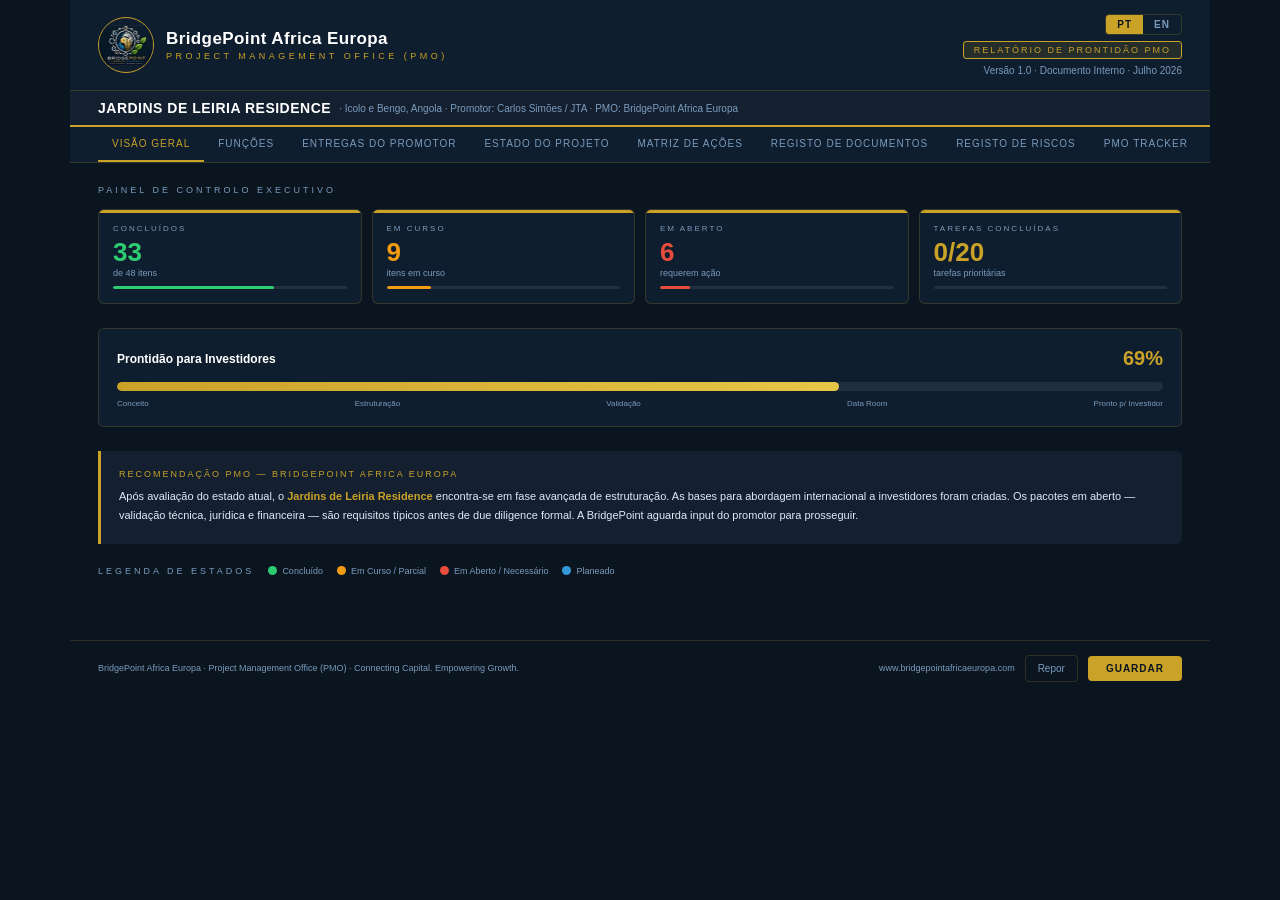
==== index.html @ f454bf45 "Add files via upload" ====
<!DOCTYPE html>
<html lang="pt">
<head>
<meta charset="UTF-8"/>
<meta name="viewport" content="width=device-width, initial-scale=1.0"/>
<title>BridgePoint PMO Dashboard</title>
<style>
*{box-sizing:border-box;margin:0;padding:0}
body{font-family:'Segoe UI',Arial,sans-serif;background:#0A1520;color:#E8F0F8;min-height:100vh;font-size:14px}
:root{
  --navy:#0A1520;--navy2:#0F1E2E;--navy3:#142030;--navy4:#1A2D40;
  --gold:#C9A227;--gold3:#E8C547;
  --white:#FFFFFF;--muted:#7A9BBC;--light:#DDEAF7;
  --green:#2ECC71;--amber:#F39C12;--red:#E74C3C;--blue:#3498DB;
  --border:rgba(201,162,39,0.2);
}
.app{max-width:1140px;margin:0 auto;padding:0 0 48px}

/* ── HEADER ── */
.header{background:var(--navy2);border-bottom:2px solid var(--gold)}
.header-top{display:flex;align-items:center;justify-content:space-between;padding:14px 28px;flex-wrap:wrap;gap:10px}
.logo-area{display:flex;align-items:center;gap:12px}
.logo-circle{width:46px;height:46px;background:var(--navy4);border:1.5px solid var(--gold);border-radius:50%;display:flex;align-items:center;justify-content:center;flex-shrink:0}
.brand-name{font-size:17px;font-weight:700;color:var(--white);letter-spacing:.4px}
.brand-pcc{font-size:9px;color:var(--gold);letter-spacing:3.5px;margin-top:2px}
.header-right{display:flex;flex-direction:column;align-items:flex-end;gap:6px}
.doc-badge{background:rgba(201,162,39,.12);border:.5px solid var(--gold);border-radius:3px;padding:3px 10px;font-size:9px;color:var(--gold);letter-spacing:2px;display:inline-block}
.doc-version{font-size:10px;color:var(--muted)}
.lang-toggle{display:flex;border:.5px solid var(--border);border-radius:4px;overflow:hidden}
.lang-btn{background:transparent;border:none;padding:4px 11px;font-size:10px;font-weight:700;cursor:pointer;color:var(--muted);letter-spacing:1px;transition:all .2s}
.lang-btn.active{background:var(--gold);color:var(--navy)}
.project-bar{background:var(--navy3);border-top:.5px solid var(--border);padding:9px 28px;display:flex;align-items:center;gap:8px;flex-wrap:wrap}
.project-title{font-size:14px;font-weight:700;color:var(--white);letter-spacing:.5px}
.project-meta{font-size:10px;color:var(--muted)}

/* ── TABS ── */
.tabs{display:flex;padding:0 28px;background:var(--navy2);border-bottom:.5px solid var(--border);overflow-x:auto;gap:0}
.tab{padding:11px 14px;font-size:10px;letter-spacing:1px;color:var(--muted);cursor:pointer;border-bottom:2px solid transparent;transition:all .2s;background:none;border-top:none;border-left:none;border-right:none;white-space:nowrap}
.tab:hover{color:var(--light)}
.tab.active{color:var(--gold);border-bottom-color:var(--gold)}

/* ── MAIN ── */
.main{padding:22px 28px;display:none}
.main.active{display:block}
.slabel{font-size:9px;letter-spacing:3px;color:var(--muted);margin-bottom:14px;text-transform:uppercase}

/* ── KPI CARDS ── */
.kpi-grid{display:grid;grid-template-columns:repeat(4,1fr);gap:10px;margin-bottom:24px}
@media(max-width:680px){.kpi-grid{grid-template-columns:repeat(2,1fr)}}
.kpi-card{background:var(--navy2);border:.5px solid var(--border);border-radius:6px;padding:14px;position:relative;overflow:hidden}
.kpi-card::before{content:'';position:absolute;top:0;left:0;right:0;height:3px;background:var(--gold)}
.kpi-lbl{font-size:8px;color:var(--muted);letter-spacing:2px;margin-bottom:6px}
.kpi-num{font-size:26px;font-weight:700;line-height:1}
.kpi-sub{font-size:9px;color:var(--muted);margin-top:3px}
.kpi-bar{height:3px;background:rgba(255,255,255,.08);border-radius:2px;margin-top:8px;overflow:hidden}
.kpi-bar-fill{height:100%;border-radius:2px;transition:width .6s}

/* ── PROGRESS ── */
.prog-wrap{background:var(--navy2);border:.5px solid var(--border);border-radius:6px;padding:18px;margin-bottom:24px}
.prog-hdr{display:flex;justify-content:space-between;align-items:center;margin-bottom:12px}
.prog-title{font-size:12px;font-weight:600;color:var(--white)}
.prog-pct{font-size:20px;font-weight:700;color:var(--gold)}
.big-bar{height:9px;background:rgba(255,255,255,.07);border-radius:5px;overflow:hidden;margin-bottom:8px}
.big-bar-fill{height:100%;border-radius:5px;transition:width .8s;background:linear-gradient(90deg,var(--gold),var(--gold3))}
.phase-labels{display:flex;justify-content:space-between;flex-wrap:wrap;gap:3px}
.phase-lbl{font-size:8px;color:var(--muted)}

/* ── REC BOX ── */
.rec-box{background:var(--navy3);border-left:3px solid var(--gold);border-radius:0 6px 6px 0;padding:18px;margin-bottom:22px}
.rec-title{font-size:9px;letter-spacing:2px;color:var(--gold);margin-bottom:8px}
.rec-text{font-size:11px;color:var(--light);line-height:1.75}

/* ── LEGEND ── */
.legend{display:flex;gap:14px;align-items:center;flex-wrap:wrap;margin-bottom:14px}
.legend-item{display:flex;align-items:center;gap:5px;font-size:9px;color:var(--muted)}
.sdot{width:9px;height:9px;border-radius:50%;flex-shrink:0}
.dg{background:var(--green)}.da{background:var(--amber)}.dr{background:var(--red)}.db{background:var(--blue)}

/* ── GENERIC TABLE ── */
.gtable{width:100%;border-collapse:collapse;font-size:11px;margin-bottom:20px}
.gtable th{background:var(--navy3);color:var(--gold);font-size:9px;letter-spacing:1.5px;padding:9px 13px;text-align:left;font-weight:600;border-bottom:.5px solid var(--border)}
.gtable td{padding:8px 13px;border-bottom:.5px solid rgba(255,255,255,.04);color:var(--light);vertical-align:middle}
.gtable tr:hover td{background:rgba(255,255,255,.02)}
.gtable input[type=text],.gtable input[type=date]{background:var(--navy3);border:.5px solid var(--border);border-radius:3px;padding:3px 7px;font-size:11px;color:var(--white);outline:none;width:100%}
.gtable input:focus{border-color:var(--gold)}

/* ── STATUS BLOCK (project status tab) ── */
.cat-block{background:var(--navy2);border:.5px solid var(--border);border-radius:6px;margin-bottom:11px;overflow:hidden}
.cat-hdr{background:var(--navy3);padding:10px 14px;display:flex;align-items:center;justify-content:space-between;border-bottom:.5px solid var(--border)}
.cat-title{font-size:10px;font-weight:700;color:var(--gold);letter-spacing:1px}
.cat-stats{font-size:9px;color:var(--muted)}
.srow{display:grid;grid-template-columns:1fr auto auto;align-items:center;padding:9px 14px;border-bottom:.5px solid rgba(255,255,255,.04);gap:10px}
.srow:last-child{border-bottom:none}
.srow:hover{background:rgba(255,255,255,.02)}
.row-lbl{font-size:11px;color:var(--light)}
.ssel{background:transparent;border:.5px solid rgba(255,255,255,.14);border-radius:4px;padding:3px 7px;font-size:10px;cursor:pointer;outline:none;color:var(--white)}
.ssel:hover{border-color:var(--gold)}
.ssel option{background:#1A2D40;color:var(--white)}

/* ── PILLS ── */
.pill{display:inline-block;font-size:9px;padding:2px 8px;border-radius:10px;font-weight:600;letter-spacing:.4px;white-space:nowrap}
.pg{background:rgba(46,204,113,.14);color:var(--green);border:.5px solid rgba(46,204,113,.3)}
.pa{background:rgba(243,156,18,.14);color:var(--amber);border:.5px solid rgba(243,156,18,.3)}
.pr{background:rgba(231,76,60,.14);color:var(--red);border:.5px solid rgba(231,76,60,.3)}
.pb{background:rgba(52,152,219,.14);color:var(--blue);border:.5px solid rgba(52,152,219,.3)}
.pw{background:rgba(122,155,188,.14);color:var(--muted);border:.5px solid rgba(122,155,188,.3)}

/* ── RISK MATRIX CELLS ── */
.risk-h{color:var(--red);font-weight:700}
.risk-m{color:var(--amber);font-weight:600}
.risk-l{color:var(--green)}
.risk-c{color:#C850C0;font-weight:700}

/* ── ROADMAP ── */
.rm-wrap{display:flex;flex-direction:column;position:relative;padding-left:30px}
.rm-wrap::before{content:'';position:absolute;left:10px;top:8px;bottom:8px;width:1px;background:var(--border)}
.rm-step{position:relative;padding:9px 0 9px 20px;display:flex;align-items:flex-start;gap:12px}
.rm-dot{width:20px;height:20px;border-radius:50%;border:2px solid var(--border);background:var(--navy2);position:absolute;left:-30px;top:8px;z-index:1;transition:all .3s}
.rm-dot.done{background:var(--green);border-color:var(--green)}
.rm-dot.active{background:var(--amber);border-color:var(--amber)}
.rm-dot.open{background:var(--navy3);border-color:rgba(255,255,255,.2)}
.rm-content{flex:1}
.rm-t{font-size:11px;font-weight:600;color:var(--light)}
.rm-n{font-size:9px;color:var(--muted);margin-top:2px}

/* ── PRIORITY TASKS ── */
.psec{margin-bottom:22px}
.phdr{display:flex;align-items:center;gap:9px;margin-bottom:9px;flex-wrap:wrap}
.pbadge{font-size:8px;letter-spacing:2px;padding:3px 8px;border-radius:2px;font-weight:700}
.p1b{background:rgba(231,76,60,.14);color:#E74C3C;border:.5px solid rgba(231,76,60,.3)}
.p2b{background:rgba(243,156,18,.14);color:#F39C12;border:.5px solid rgba(243,156,18,.3)}
.p3b{background:rgba(52,152,219,.14);color:#3498DB;border:.5px solid rgba(52,152,219,.3)}
.p4b{background:rgba(149,165,166,.14);color:#95A5A6;border:.5px solid rgba(149,165,166,.3)}
.tlist{display:flex;flex-direction:column;gap:3px}
.titem{display:flex;align-items:center;gap:9px;padding:7px 13px;background:var(--navy2);border:.5px solid var(--border);border-radius:4px;cursor:pointer;transition:background .2s}
.titem:hover{background:var(--navy3)}
.tcb{width:15px;height:15px;border-radius:3px;border:1.5px solid var(--border);display:flex;align-items:center;justify-content:center;flex-shrink:0;transition:all .2s}
.tcb.chk{background:var(--green);border-color:var(--green)}
.ttxt{font-size:11px;color:var(--light)}
.ttxt.done{text-decoration:line-through;color:var(--muted)}

/* ── MEETING LOG ── */
.log-wrap{background:var(--navy2);border:.5px solid var(--border);border-radius:6px;overflow:hidden;margin-bottom:18px}
.log-hdr{padding:10px 14px;border-bottom:.5px solid var(--border);background:var(--navy3);font-size:10px;font-weight:700;color:var(--gold);letter-spacing:1px}
.log-entry{padding:9px 14px;border-bottom:.5px solid rgba(255,255,255,.04);display:flex;gap:10px;align-items:flex-start}
.log-date{font-size:9px;color:var(--gold);white-space:nowrap;font-weight:700;min-width:88px}
.log-txt{font-size:11px;color:var(--muted);line-height:1.55;flex:1}
.log-del{background:none;border:none;color:rgba(231,76,60,.35);cursor:pointer;font-size:15px;padding:0 3px;flex-shrink:0}
.log-del:hover{color:var(--red)}
.log-form{padding:10px 14px;display:flex;gap:7px}
.log-inp{flex:1;background:var(--navy3);border:.5px solid var(--border);border-radius:4px;padding:6px 9px;font-size:11px;color:var(--white);outline:none}
.log-inp:focus{border-color:var(--gold)}
.log-add{background:var(--gold);color:var(--navy);border:none;border-radius:4px;padding:6px 13px;font-size:10px;font-weight:700;cursor:pointer;white-space:nowrap}
.log-add:hover{background:var(--gold3)}

/* ── ADD ROW BUTTON ── */
.add-row-btn{background:transparent;border:.5px dashed var(--border);border-radius:4px;padding:7px 14px;font-size:10px;color:var(--muted);cursor:pointer;width:100%;margin-top:6px;transition:all .2s}
.add-row-btn:hover{border-color:var(--gold);color:var(--gold)}

/* ── FOOTER ── */
.footer{border-top:.5px solid var(--border);padding:14px 28px;display:flex;justify-content:space-between;align-items:center;flex-wrap:wrap;gap:10px;margin-top:28px}
.footer-brand{font-size:9px;color:var(--muted)}
.footer-actions{display:flex;gap:10px;align-items:center;flex-wrap:wrap}
.save-btn{background:var(--gold);color:var(--navy);border:none;border-radius:4px;padding:7px 18px;font-size:10px;font-weight:700;cursor:pointer;letter-spacing:1px}
.save-btn:hover{background:var(--gold3)}
.reset-btn{background:transparent;color:var(--muted);border:.5px solid var(--border);border-radius:4px;padding:7px 12px;font-size:10px;cursor:pointer}
.reset-btn:hover{color:var(--red);border-color:var(--red)}

/* ── TOAST ── */
.toast{position:fixed;bottom:18px;right:18px;background:var(--green);color:#fff;padding:9px 16px;border-radius:4px;font-size:11px;font-weight:700;opacity:0;transition:opacity .3s;pointer-events:none;z-index:9999}
.toast.show{opacity:1}
</style>
</head>
<body>
<div class="app">

<!-- HEADER -->
<div class="header">
  <div class="header-top">
    <div class="logo-area">
      <img src="[data-uri]" alt="BridgePoint Africa Europa Logo" style="width:56px;height:56px;object-fit:contain;border-radius:50%;border:1.5px solid #C9A227;background:#0F1E2E;flex-shrink:0"/>
      <div>
        <div class="brand-name">BridgePoint Africa Europa</div>
        <div class="brand-pcc" id="hdr-pcc">PROJECT CONTROL CENTER</div>
      </div>
    </div>
    <div class="header-right">
      <div class="lang-toggle">
        <button class="lang-btn active" id="btn-pt" onclick="setLang('pt')">PT</button>
        <button class="lang-btn" id="btn-en" onclick="setLang('en')">EN</button>
      </div>
      <div class="doc-badge" id="hdr-badge"></div>
      <div class="doc-version" id="hdr-version"></div>
    </div>
  </div>
  <div class="project-bar">
    <div class="project-title">JARDINS DE LEIRIA RESIDENCE</div>
    <div class="project-meta" id="hdr-meta"></div>
  </div>
</div>

<!-- TABS -->
<div class="tabs" id="tabs-container"></div>

<!-- TAB PANELS (created dynamically) -->
<div id="tab-overview" class="main active"></div>
<div id="tab-roles" class="main"></div>
<div id="tab-deliverables" class="main"></div>
<div id="tab-status" class="main"></div>
<div id="tab-action" class="main"></div>
<div id="tab-docreg" class="main"></div>
<div id="tab-risk" class="main"></div>
<div id="tab-tracker" class="main"></div>
<div id="tab-roadmap" class="main"></div>
<div id="tab-decisions" class="main"></div>
<div id="tab-log" class="main"></div>

<!-- FOOTER -->
<div class="footer">
  <div class="footer-brand">BridgePoint Africa Europa · Project Management Office (PMO) · Connecting Capital. Empowering Growth.</div>
  <div class="footer-actions">
    <span style="font-size:9px;color:var(--muted)">www.bridgepointafricaeuropa.com</span>
    <button class="reset-btn" id="btn-reset" onclick="resetConfirm()"></button>
    <button class="save-btn" id="btn-save" onclick="saveAll()"></button>
  </div>
</div>
</div>
<div class="toast" id="toast"></div>

<script>
// ═══════════════════════════════════════════════════════════
// TRANSLATIONS
// ═══════════════════════════════════════════════════════════
const T = {
pt:{
  pcc:'PROJECT MANAGEMENT OFFICE (PMO)',
  badge:'RELATÓRIO DE PRONTIDÃO PMO',
  version:'Versão 1.0 · Documento Interno · Julho 2026',
  meta:'· Icolo e Bengo, Angola · Promotor: Carlos Simões / JTA · PMO: BridgePoint Africa Europa',
  save:'GUARDAR',
  reset:'Repor',
  saved:'Progresso guardado ✓',
  resetMsg:'Tem a certeza que pretende repor todos os dados?',
  resetDone:'Dados repostos.',
  addRow:'+ Adicionar linha',
  addEntry:'+ Entrada',
  logPlaceholder:'Inserir nota de reunião…',
  tabs:['VISÃO GERAL','FUNÇÕES','ENTREGAS DO PROMOTOR','ESTADO DO PROJETO','MATRIZ DE AÇÕES','REGISTO DE DOCUMENTOS','REGISTO DE RISCOS','PMO TRACKER','ROADMAP','REGISTO DE DECISÕES','REGISTO DE REUNIÕES'],
  tabIds:['overview','roles','deliverables','status','action','docreg','risk','tracker','roadmap','decisions','log'],
  overviewSec:'Painel de Controlo Executivo',
  investorReadiness:'Prontidão para Investidores',
  phases:['Conceito','Estruturação','Validação','Data Room','Pronto p/ Investidor'],
  recTitle:'RECOMENDAÇÃO PMO — BRIDGEPOINT AFRICA EUROPA',
  recText:'Após avaliação do estado atual, o <strong style="color:var(--gold)">Jardins de Leiria Residence</strong> encontra-se em fase avançada de estruturação. As bases para abordagem internacional a investidores foram criadas. Os pacotes em aberto — validação técnica, jurídica e financeira — são requisitos típicos antes de due diligence formal. A BridgePoint aguarda input do promotor para prosseguir.',
  kpiLbls:['CONCLUÍDOS','EM CURSO','EM ABERTO','TAREFAS CONCLUÍDAS'],
  kpiSubs:s=>[`de ${s.total} itens`,'itens em curso','requerem ação','tarefas prioritárias'],
  legendSec:'Legenda de estados',
  legendItems:['Concluído','Em Curso / Parcial','Em Aberto / Necessário','Planeado'],
  rolesSec:'Distribuição de Funções e Responsabilidades',
  thArea:'ÁREA',thResp:'RESPONSÁVEL',thStatus:'ESTADO',
  pillDone:'Concluído',pillOngoing:'Em curso',pillOpen:'Em aberto',pillPrep:'Em preparação',
  roles:[
    {area:'Desenvolvimento do Projeto',resp:'Carlos Simões / JTA',st:'done'},
    {area:'Coordenação Estratégica',resp:'BridgePoint Africa Europa',st:'done'},
    {area:'Prontidão para Investidores',resp:'BridgePoint Africa Europa',st:'ongoing'},
    {area:'Abordagem Internacional a Investidores',resp:'BridgePoint Africa Europa',st:'prep'},
    {area:'Planeamento Técnico',resp:'Equipa do Projeto Angola',st:'ongoing'},
    {area:'Documentação Jurídica',resp:'Equipa do Projeto Angola',st:'open'},
    {area:'Validação Financeira',resp:'Externo',st:'open'},
  ],
  delivSec:'Entregas Necessárias do Promotor do Projeto',
  delivNote:'A BridgePoint não está à espera — está à espera de input. Os itens abaixo são documentos que o promotor deve entregar para que a BridgePoint possa avançar.',
  thDoc:'DOCUMENTO',thOwner:'RESPONSÁVEL',thDeadline:'PRAZO',thSt:'ESTADO',thNotes:'NOTAS',
  delivStatusOpts:{green:'✓ Recebido',amber:'◐ Em Preparação',red:'○ Em Falta',blue:'◇ Agendado'},
  delivItems:[
    {doc:'Business Plan Atualizado',owner:'Carlos Simões',deadline:'',st:'amber',notes:''},
    {doc:'Modelo Financeiro',owner:'Carlos Simões',deadline:'',st:'red',notes:''},
    {doc:'Levantamento Topográfico',owner:'Carlos Simões',deadline:'',st:'red',notes:''},
    {doc:'Plano Diretor (Masterplan)',owner:'Carlos Simões',deadline:'',st:'amber',notes:''},
    {doc:'Medições (BoQ)',owner:'Carlos Simões',deadline:'',st:'red',notes:''},
    {doc:'Alvará Atualizado',owner:'Carlos Simões',deadline:'',st:'amber',notes:''},
    {doc:'Estimativas de Custos de Construção',owner:'Carlos Simões',deadline:'',st:'red',notes:''},
  ],
  statusSec:'Estado Atual do Projeto — clique no estado para atualizar',
  statusOpts:{green:'✓ Concluído',amber:'◐ Em Curso',red:'○ Em Aberto',blue:'◇ Planeado'},
  catCompleted:'concluídos',
  categories:[
    {id:'structure',title:'ESTRUTURA DO PROJETO',items:['Definição do projeto','Posicionamento do projeto','Análise do público-alvo','Proposta de valor','Posicionamento internacional']},
    {id:'docs',title:'DOCUMENTAÇÃO ESTRATÉGICA',items:['Executive Summary','Preliminary Investment Pitch','Preliminary Financial Structure','Preliminary Investor Presentation','Investor Narrative','Investment Strategy']},
    {id:'finance',title:'TRABALHO FINANCEIRO PRELIMINAR',items:['Modelo CAPEX (Preliminar)','Modelo de receitas','Projeções de cash flow','Cenários de ROI','Análise de sensibilidade','Pressupostos financeiros documentados']},
    {id:'ir',title:'PRONTIDÃO PARA INVESTIDORES',items:['Investor Readiness Assessment','Preliminary Due Diligence Framework','Avaliação de riscos','Recomendações de governação','Roadmap de Investor Engagement','Due Diligence Matrix','Investment Memorandum Final','Pronto para Investidor']},
    {id:'legal',title:'JURÍDICO',items:['Comprovativos de propriedade','Surface Rights','Estrutura societária','Licenças e autorizações','Contratos']},
    {id:'tech',title:'TÉCNICO',items:['Plano Diretor (Masterplan)','Topografia','Arquitetura','Planeamento de infraestruturas','Medições (BoQ)','Custos de construção vinculativos']},
    {id:'finval',title:'VALIDAÇÃO FINANCEIRA',items:['Modelo financeiro (Preliminar)','CAPEX finalizado','Estratégia de vendas','Análise de mercado','Validação externa','Auditoria independente']},
    {id:'pmo',title:'PMO',items:['Estrutura do projeto criada','Marcos definidos','Fases de trabalho definidas','Prioridades estabelecidas','Investor Journey definida','PMO Progress Tracker']},
  ],
  actionSec:'Matriz de Ações PMO — rastreamento por tarefa',
  thAction:'AÇÃO',thActionOwner:'RESPONSÁVEL',thDue:'PRAZO',thActionSt:'ESTADO',
  actionStatusOpts:{green:'✓ Concluído',amber:'◐ Em Curso',red:'○ Em Aberto',waiting:'⏳ Aguardando',blocked:'🚫 Bloqueado'},
  actionItems:[
    {action:'Receber Modelo Financeiro',owner:'Carlos Simões',due:'',st:'waiting'},
    {action:'Receber Levantamento Topográfico',owner:'Carlos Simões',due:'',st:'waiting'},
    {action:'Receber Masterplan Final',owner:'Carlos Simões',due:'',st:'waiting'},
    {action:'Atualizar Investment Memorandum',owner:'BridgePoint',due:'',st:'waiting'},
    {action:'Validação Financeira Externa',owner:'Externo',due:'',st:'blocked'},
    {action:'Investor Outreach',owner:'BridgePoint',due:'',st:'blocked'},
    {action:'Preparar Data Room',owner:'BridgePoint',due:'',st:'blocked'},
    {action:'Processo NDA',owner:'BridgePoint',due:'',st:'blocked'},
  ],
  docregSec:'Registo de Documentos do Projeto',
  thDocName:'DOCUMENTO',thVer:'VERSÃO',thDate:'DATA',thDocSt:'ESTADO',thDocOwner:'RESPONSÁVEL',thDocNotes:'NOTAS',
  docStatusOpts:{active:'✓ Ativo',draft:'◐ Rascunho',pending:'○ Pendente',superseded:'— Substituído'},
  docItems:[
    {name:'Business Plan',ver:'Draft 4',date:'',st:'pending',owner:'Carlos Simões',notes:''},
    {name:'Modelo Financeiro',ver:'Draft 3',date:'',st:'pending',owner:'Carlos Simões',notes:''},
    {name:'Investment Memorandum',ver:'Preliminar',date:'',st:'draft',owner:'BridgePoint',notes:''},
    {name:'Relatório PMO',ver:'v1.0',date:'Jul 2026',st:'active',owner:'BridgePoint',notes:''},
    {name:'Executive Summary',ver:'v1.0',date:'Jul 2026',st:'active',owner:'BridgePoint',notes:''},
    {name:'Due Diligence Matrix',ver:'Draft 1',date:'',st:'draft',owner:'BridgePoint',notes:''},
    {name:'Masterplan',ver:'—',date:'',st:'pending',owner:'Carlos Simões',notes:''},
    {name:'Levantamento Topográfico',ver:'—',date:'',st:'pending',owner:'Carlos Simões',notes:''},
  ],
  riskSec:'Registo de Riscos PMO',
  thRisk:'RISCO',thProb:'PROBABILIDADE',thImpact:'IMPACTO',thRiskSt:'ESTADO',thMitigation:'MITIGAÇÃO',
  probOpts:{high:'Alto',medium:'Médio',low:'Baixo'},
  impactOpts:{critical:'Crítico',high:'Alto',medium:'Médio',low:'Baixo'},
  riskStatusOpts:{open:'○ Aberto',mitigated:'◐ Mitigado',closed:'✓ Fechado'},
  riskItems:[
    {risk:'Modelo Financeiro atrasado',prob:'high',impact:'high',st:'open',mitigation:'Prazo acordado com Carlos'},
    {risk:'Topografia desatualizada',prob:'medium',impact:'high',st:'open',mitigation:'Solicitação enviada'},
    {risk:'Due Diligence de terreno pendente',prob:'low',impact:'critical',st:'open',mitigation:'Dependência crítica'},
    {risk:'Atraso nas licenças',prob:'medium',impact:'high',st:'open',mitigation:''},
    {risk:'Custos de construção não vinculativos',prob:'high',impact:'high',st:'open',mitigation:''},
  ],
  trackerSec:'Rastreador PMO — prioridades e tarefas em aberto',
  priorities:[
    {level:1,badge:'p1b',label:'PRIORIDADE 1 — Bases Técnicas',tasks:['Topografia atualizada','Plano Diretor final','Propostas de construção vinculativas','Medições (BoQ)','Planeamento de infraestruturas concluído']},
    {level:2,badge:'p2b',label:'PRIORIDADE 2 — Documentação Jurídica',tasks:['Revisão jurídica completa','Documentação societária','Documentação fiscal','Licenças e autorizações','Documentação ambiental']},
    {level:3,badge:'p3b',label:'PRIORIDADE 3 — Validação Financeira',tasks:['Validação financeira externa','Revisão financeira independente','Bankability Assessment','Modelo de cash flow final','Investment Memorandum final']},
    {level:4,badge:'p4b',label:'PRIORIDADE 4 — Data Room & Investor Engagement',tasks:['Data Room completo','Processo NDA','Due Diligence Package','FAQ para investidores','Management Presentation']},
  ],
  roadmapSec:'Roadmap PMO — Jornada do Investidor',
  roadmapSteps:[
    {title:'Ideia do Projeto',note:'Concluído'},
    {title:'Estrutura do Projeto',note:'Concluído'},
    {title:'Prontidão para Investidores',note:'Em curso — PMO ativo'},
    {title:'Entregas do Promotor',note:'Em aberto — aguardando input'},
    {title:'Validação Técnica',note:'Em aberto — Prioridade 1'},
    {title:'Validação Jurídica',note:'Em aberto — Prioridade 2'},
    {title:'Validação Financeira',note:'Em aberto — Prioridade 3'},
    {title:'Data Room Completo',note:'Em aberto — Prioridade 4'},
    {title:'Investment Memorandum Final',note:'Planeado'},
    {title:'Due Diligence',note:'Planeado'},
    {title:'Investor Engagement',note:'Planeado'},
    {title:'Financiamento',note:'Objetivo final'},
  ],
  decisionsSec:'Registo de Decisões',
  thDecDate:'DATA',thDecision:'DECISÃO',thDecBy:'RESPONSÁVEL',thDecNotes:'NOTAS',
  decItems:[
    {date:'Jul 2026',decision:'BridgePoint assume função PMO no projeto',by:'BridgePoint / Carlos',notes:''},
    {date:'Jul 2026',decision:'Modelo Financeiro será atualizado pelo promotor',by:'Carlos Simões',notes:''},
    {date:'Jul 2026',decision:'Masterplan a ser entregue em fase seguinte',by:'Carlos Simões',notes:''},
  ],
  logSec:'Registo de Reuniões — Carlos Simões / JTA',
  logTitle:'ATUALIZAÇÕES E DECISÕES',
  logInitial:'Relatório PMO Versão 1.0 iniciado. BridgePoint assume função PMO. Validação técnica, jurídica e financeira pendente.',
},
en:{
  pcc:'PROJECT MANAGEMENT OFFICE (PMO)',
  badge:'PMO READINESS REPORT',
  version:'Version 1.0 · Internal Working Document · July 2026',
  meta:'· Icolo e Bengo, Angola · Developer: Carlos Simões / JTA · PMO: BridgePoint Africa Europa',
  save:'SAVE',
  reset:'Reset',
  saved:'Progress saved ✓',
  resetMsg:'Are you sure you want to reset all data?',
  resetDone:'Data reset.',
  addRow:'+ Add row',
  addEntry:'+ Entry',
  logPlaceholder:'Enter meeting note…',
  tabs:['OVERVIEW','ROLES','DEVELOPER DELIVERABLES','PROJECT STATUS','ACTION MATRIX','DOCUMENT REGISTER','RISK REGISTER','PMO TRACKER','ROADMAP','DECISION LOG','MEETING LOG'],
  tabIds:['overview','roles','deliverables','status','action','docreg','risk','tracker','roadmap','decisions','log'],
  overviewSec:'Executive Dashboard',
  investorReadiness:'Overall Investor Readiness',
  phases:['Concept','Structuring','Validation','Data Room','Investor Ready'],
  recTitle:'PMO RECOMMENDATION — BRIDGEPOINT AFRICA EUROPA',
  recText:'Following assessment of the current status, <strong style="color:var(--gold)">Jardins de Leiria Residence</strong> is in an advanced structuring phase. Foundations for international investor outreach have been established. Remaining open packages — technical, legal and financial validation — are typical pre-due-diligence requirements. BridgePoint is awaiting developer input to proceed.',
  kpiLbls:['COMPLETED','IN PROGRESS','OPEN ITEMS','TASKS DONE'],
  kpiSubs:s=>[`of ${s.total} items`,'items in progress','require action','priority tasks'],
  legendSec:'Status legend',
  legendItems:['Completed','In Progress / Partial','Open / Required','Planned'],
  rolesSec:'Role Distribution & Responsibilities',
  thArea:'AREA',thResp:'RESPONSIBLE',thStatus:'STATUS',
  pillDone:'Completed',pillOngoing:'Ongoing',pillOpen:'Open',pillPrep:'In preparation',
  roles:[
    {area:'Project Development',resp:'Carlos Simões / JTA',st:'done'},
    {area:'Strategic Coordination',resp:'BridgePoint Africa Europa',st:'done'},
    {area:'Investor Readiness',resp:'BridgePoint Africa Europa',st:'ongoing'},
    {area:'International Investor Outreach',resp:'BridgePoint Africa Europa',st:'prep'},
    {area:'Technical Planning',resp:'Angola Project Team',st:'ongoing'},
    {area:'Legal Documentation',resp:'Angola Project Team',st:'open'},
    {area:'Financial Validation',resp:'External',st:'open'},
  ],
  delivSec:'Required Deliverables from Project Developer',
  delivNote:'BridgePoint is not waiting — BridgePoint is waiting for input. The items below are documents the developer must deliver so BridgePoint can proceed.',
  thDoc:'DOCUMENT',thOwner:'OWNER',thDeadline:'DEADLINE',thSt:'STATUS',thNotes:'NOTES',
  delivStatusOpts:{green:'✓ Received',amber:'◐ In Preparation',red:'○ Missing',blue:'◇ Scheduled'},
  delivItems:[
    {doc:'Updated Business Plan',owner:'Carlos Simões',deadline:'',st:'amber',notes:''},
    {doc:'Financial Model',owner:'Carlos Simões',deadline:'',st:'red',notes:''},
    {doc:'Topographic Survey',owner:'Carlos Simões',deadline:'',st:'red',notes:''},
    {doc:'Master Plan',owner:'Carlos Simões',deadline:'',st:'amber',notes:''},
    {doc:'Bill of Quantities (BoQ)',owner:'Carlos Simões',deadline:'',st:'red',notes:''},
    {doc:'Updated Alvará (Building Permit)',owner:'Carlos Simões',deadline:'',st:'amber',notes:''},
    {doc:'Construction Cost Estimates',owner:'Carlos Simões',deadline:'',st:'red',notes:''},
  ],
  statusSec:'Current Project Status — click status to update',
  statusOpts:{green:'✓ Completed',amber:'◐ In Progress',red:'○ Open',blue:'◇ Planned'},
  catCompleted:'completed',
  categories:[
    {id:'structure',title:'PROJECT STRUCTURE',items:['Project definition','Project positioning','Target audience analysis','Value proposition','International positioning']},
    {id:'docs',title:'STRATEGIC DOCUMENTATION',items:['Executive Summary','Preliminary Investment Pitch','Preliminary Financial Structure','Preliminary Investor Presentation','Investor Narrative','Investment Strategy']},
    {id:'finance',title:'PRELIMINARY FINANCIAL WORK',items:['CAPEX model (Preliminary)','Revenue model','Cash flow projections','ROI scenarios','Sensitivity analysis','Financial assumptions documented']},
    {id:'ir',title:'INVESTOR READINESS',items:['Investor Readiness Assessment','Preliminary Due Diligence Framework','Risk assessment','Governance recommendations','Investor Engagement Roadmap','Due Diligence Matrix','Investment Memorandum Final','Investor Ready']},
    {id:'legal',title:'LEGAL',items:['Land title evidence','Surface Rights','Corporate structure','Permits & approvals','Contracts']},
    {id:'tech',title:'TECHNICAL',items:['Masterplan','Topography','Architecture','Infrastructure planning','Bill of Quantities (BoQ)','Binding construction costs']},
    {id:'finval',title:'FINANCIAL VALIDATION',items:['Financial model (Preliminary)','CAPEX finalised','Sales strategy','Market analysis','External validation','Independent audit']},
    {id:'pmo',title:'PMO',items:['Project structure created','Milestones defined','Work phases defined','Priorities established','Investor Journey defined','PMO Progress Tracker']},
  ],
  actionSec:'PMO Action Matrix — task-by-task tracking',
  thAction:'ACTION',thActionOwner:'OWNER',thDue:'DUE DATE',thActionSt:'STATUS',
  actionStatusOpts:{green:'✓ Completed',amber:'◐ In Progress',red:'○ Open',waiting:'⏳ Waiting',blocked:'🚫 Blocked'},
  actionItems:[
    {action:'Receive Financial Model',owner:'Carlos Simões',due:'',st:'waiting'},
    {action:'Receive Topographic Survey',owner:'Carlos Simões',due:'',st:'waiting'},
    {action:'Receive Final Masterplan',owner:'Carlos Simões',due:'',st:'waiting'},
    {action:'Update Investment Memorandum',owner:'BridgePoint',due:'',st:'waiting'},
    {action:'External Financial Validation',owner:'External',due:'',st:'blocked'},
    {action:'Investor Outreach',owner:'BridgePoint',due:'',st:'blocked'},
    {action:'Prepare Data Room',owner:'BridgePoint',due:'',st:'blocked'},
    {action:'NDA Process',owner:'BridgePoint',due:'',st:'blocked'},
  ],
  docregSec:'Project Document Register',
  thDocName:'DOCUMENT',thVer:'VERSION',thDate:'DATE',thDocSt:'STATUS',thDocOwner:'OWNER',thDocNotes:'NOTES',
  docStatusOpts:{active:'✓ Active',draft:'◐ Draft',pending:'○ Pending',superseded:'— Superseded'},
  docItems:[
    {name:'Business Plan',ver:'Draft 4',date:'',st:'pending',owner:'Carlos Simões',notes:''},
    {name:'Financial Model',ver:'Draft 3',date:'',st:'pending',owner:'Carlos Simões',notes:''},
    {name:'Investment Memorandum',ver:'Preliminary',date:'',st:'draft',owner:'BridgePoint',notes:''},
    {name:'PMO Report',ver:'v1.0',date:'Jul 2026',st:'active',owner:'BridgePoint',notes:''},
    {name:'Executive Summary',ver:'v1.0',date:'Jul 2026',st:'active',owner:'BridgePoint',notes:''},
    {name:'Due Diligence Matrix',ver:'Draft 1',date:'',st:'draft',owner:'BridgePoint',notes:''},
    {name:'Masterplan',ver:'—',date:'',st:'pending',owner:'Carlos Simões',notes:''},
    {name:'Topographic Survey',ver:'—',date:'',st:'pending',owner:'Carlos Simões',notes:''},
  ],
  riskSec:'PMO Risk Register',
  thRisk:'RISK',thProb:'PROBABILITY',thImpact:'IMPACT',thRiskSt:'STATUS',thMitigation:'MITIGATION',
  probOpts:{high:'High',medium:'Medium',low:'Low'},
  impactOpts:{critical:'Critical',high:'High',medium:'Medium',low:'Low'},
  riskStatusOpts:{open:'○ Open',mitigated:'◐ Mitigated',closed:'✓ Closed'},
  riskItems:[
    {risk:'Financial Model delayed',prob:'high',impact:'high',st:'open',mitigation:'Deadline to be agreed with Carlos'},
    {risk:'Topography outdated',prob:'medium',impact:'high',st:'open',mitigation:'Request sent'},
    {risk:'Land DD pending',prob:'low',impact:'critical',st:'open',mitigation:'Critical dependency'},
    {risk:'Permit delays',prob:'medium',impact:'high',st:'open',mitigation:''},
    {risk:'Non-binding construction costs',prob:'high',impact:'high',st:'open',mitigation:''},
  ],
  trackerSec:'PMO Progress Tracker — priorities & open tasks',
  priorities:[
    {level:1,badge:'p1b',label:'PRIORITY 1 — Technical Foundations',tasks:['Updated topography','Final masterplan','Binding construction quotes','Bill of Quantities (BoQ)','Infrastructure planning completed']},
    {level:2,badge:'p2b',label:'PRIORITY 2 — Legal Documentation',tasks:['Full legal review','Corporate documentation','Tax documentation','Permits & approvals','Environmental documentation']},
    {level:3,badge:'p3b',label:'PRIORITY 3 — Financial Validation',tasks:['External financial validation','Independent financial review','Bankability Assessment','Final cash flow model','Final Investment Memorandum']},
    {level:4,badge:'p4b',label:'PRIORITY 4 — Data Room & Investor Engagement',tasks:['Complete Data Room','NDA process','Due Diligence Package','Investor FAQ','Management Presentation']},
  ],
  roadmapSec:'PMO Roadmap — Investor Journey',
  roadmapSteps:[
    {title:'Project Idea',note:'Completed'},
    {title:'Project Structure',note:'Completed'},
    {title:'Investor Readiness',note:'Ongoing — PMO active'},
    {title:'Developer Deliverables',note:'Open — awaiting input'},
    {title:'Technical Validation',note:'Open — Priority 1'},
    {title:'Legal Validation',note:'Open — Priority 2'},
    {title:'Financial Validation',note:'Open — Priority 3'},
    {title:'Data Room Complete',note:'Open — Priority 4'},
    {title:'Investment Memorandum Final',note:'Planned'},
    {title:'Due Diligence',note:'Planned'},
    {title:'Investor Engagement',note:'Planned'},
    {title:'Funding',note:'Final objective'},
  ],
  decisionsSec:'Decision Log',
  thDecDate:'DATE',thDecision:'DECISION',thDecBy:'BY WHOM',thDecNotes:'NOTES',
  decItems:[
    {date:'Jul 2026',decision:'BridgePoint takes on PMO function for the project',by:'BridgePoint / Carlos',notes:''},
    {date:'Jul 2026',decision:'Financial Model to be updated by developer',by:'Carlos Simões',notes:''},
    {date:'Jul 2026',decision:'Masterplan to be delivered in next phase',by:'Carlos Simões',notes:''},
  ],
  logSec:'Meeting Log — Carlos Simões / JTA',
  logTitle:'UPDATES & DECISIONS',
  logInitial:'PMO Report Version 1.0 initialised. BridgePoint assumes PMO function. Technical, legal and financial validation pending.',
},
};

// ═══════════════════════════════════════════════════════════
// STATE
// ═══════════════════════════════════════════════════════════
let lang='pt';
const STORE_KEY='bpae-pcc-v1';

const DS = {
  statusData:{
    structure:['green','green','green','green','green'],
    docs:['green','green','green','green','green','green'],
    finance:['green','green','green','green','green','green'],
    ir:['green','green','green','green','green','amber','red','amber'],
    legal:['amber','green','amber','amber','amber'],
    tech:['amber','red','amber','amber','red','red'],
    finval:['green','green','green','green','red','red'],
    pmo:['green','green','green','green','green','green'],
  },
  tasksData:[[false,false,false,false,false],[false,false,false,false,false],[false,false,false,false,false],[false,false,false,false,false]],
  roadmapData:['done','done','active','open','open','open','open','open','open','open','open','open'],
  delivData:null,
  actionData:null,
  docData:null,
  riskData:null,
  decData:null,
  logData:[],
  lang:'pt',
};

let S = JSON.parse(JSON.stringify(DS));

async function loadState(){
  try{
    const r=await window.storage.get(STORE_KEY);
    if(r&&r.value){ const sv=JSON.parse(r.value); Object.assign(S,sv); lang=S.lang||'pt'; }
  }catch(e){}
  // init dynamic arrays from translation defaults if null
  ['delivData','actionData','docData','riskData','decData'].forEach(k=>{
    if(!S[k]) S[k]=null;
  });
  updateLangBtns();
  buildTabs();
  renderAll();
}

async function saveAll(){
  S.lang=lang;
  try{ await window.storage.set(STORE_KEY,JSON.stringify(S)); showToast(T[lang].saved); }
  catch(e){ showToast(T[lang].saved); }
}

function resetConfirm(){
  if(confirm(T[lang].resetMsg)){
    S=JSON.parse(JSON.stringify(DS));
    lang='pt';
    updateLangBtns();
    buildTabs();
    renderAll();
    saveAll();
    showToast(T[lang].resetDone);
  }
}

function showToast(msg){
  const t=document.getElementById('toast');
  t.textContent=msg; t.classList.add('show');
  setTimeout(()=>t.classList.remove('show'),2200);
}

// ═══════════════════════════════════════════════════════════
// TABS
// ═══════════════════════════════════════════════════════════
function buildTabs(){
  const t=T[lang];
  const c=document.getElementById('tabs-container');
  c.innerHTML=t.tabs.map((lbl,i)=>`
    <button class="tab${i===0?' active':''}" id="tabBtn-${t.tabIds[i]}" onclick="showTab('${t.tabIds[i]}',this)">${lbl}</button>
  `).join('');
}

function showTab(id,btn){
  document.querySelectorAll('.main').forEach(el=>el.classList.remove('active'));
  document.querySelectorAll('.tab').forEach(el=>el.classList.remove('active'));
  document.getElementById('tab-'+id).classList.add('active');
  btn.classList.add('active');
}

// ═══════════════════════════════════════════════════════════
// LANGUAGE
// ═══════════════════════════════════════════════════════════
function setLang(l){
  lang=l; S.lang=l;
  updateLangBtns();
  buildTabs();
  renderAll();
}
function updateLangBtns(){
  document.getElementById('btn-pt').classList.toggle('active',lang==='pt');
  document.getElementById('btn-en').classList.toggle('active',lang==='en');
}

// ═══════════════════════════════════════════════════════════
// STATS
// ═══════════════════════════════════════════════════════════
function calcStats(){
  const t=T[lang]; let total=0,done=0,inprog=0,open=0;
  t.categories.forEach(cat=>{
    const ss=S.statusData[cat.id]||[];
    cat.items.forEach((_,i)=>{ total++; const v=ss[i]||'red'; if(v==='green')done++; else if(v==='amber')inprog++; else open++; });
  });
  let td=0,tt=0;
  S.tasksData.forEach(arr=>arr.forEach(v=>{ tt++; if(v)td++; }));
  return{total,done,inprog,open,tasks_done:td,tasks_total:tt};
}

// ═══════════════════════════════════════════════════════════
// RENDER ALL
// ═══════════════════════════════════════════════════════════
function renderAll(){
  const t=T[lang];
  document.getElementById('hdr-pcc').textContent=t.pcc;
  document.getElementById('hdr-badge').textContent=t.badge;
  document.getElementById('hdr-version').textContent=t.version;
  document.getElementById('hdr-meta').textContent=t.meta;
  document.getElementById('btn-save').textContent=t.save;
  document.getElementById('btn-reset').textContent=t.reset;
  renderOverview(); renderRoles(); renderDeliverables();
  renderStatus(); renderAction(); renderDocReg();
  renderRisk(); renderTracker(); renderRoadmap();
  renderDecisions(); renderLog();
}

// helper: pill html
function pill(cls,txt){ return `<span class="pill ${cls}">${txt}</span>`; }
function dotClass(s){ return{green:'dg',amber:'da',red:'dr',blue:'db'}[s]||'dr'; }

// ─── OVERVIEW ───────────────────────────────────────────
function renderOverview(){
  const t=T[lang]; const s=calcStats();
  const pct=Math.round(s.done/s.total*100);
  const subs=t.kpiSubs(s);
  const colors=['var(--green)','var(--amber)','var(--red)','var(--gold)'];
  const nums=[s.done,s.inprog,s.open,`${s.tasks_done}/${s.tasks_total}`];
  const ws=[Math.round(s.done/s.total*100),Math.round(s.inprog/s.total*100),Math.round(s.open/s.total*100),s.tasks_total>0?Math.round(s.tasks_done/s.tasks_total*100):0];
  document.getElementById('tab-overview').innerHTML=`
    <div class="slabel">${t.overviewSec}</div>
    <div class="kpi-grid">${t.kpiLbls.map((l,i)=>`
      <div class="kpi-card"><div class="kpi-lbl">${l}</div>
        <div class="kpi-num" style="color:${colors[i]}">${nums[i]}</div>
        <div class="kpi-sub">${subs[i]}</div>
        <div class="kpi-bar"><div class="kpi-bar-fill" style="width:${ws[i]}%;background:${colors[i]}"></div></div>
      </div>`).join('')}</div>
    <div class="prog-wrap">
      <div class="prog-hdr"><div class="prog-title">${t.investorReadiness}</div><div class="prog-pct">${pct}%</div></div>
      <div class="big-bar"><div class="big-bar-fill" style="width:${pct}%"></div></div>
      <div class="phase-labels">${t.phases.map(p=>`<span class="phase-lbl">${p}</span>`).join('')}</div>
    </div>
    <div class="rec-box"><div class="rec-title">${t.recTitle}</div><div class="rec-text">${t.recText}</div></div>
    <div class="legend">
      <div class="slabel" style="margin:0">${t.legendSec}</div>
      ${t.legendItems.map((l,i)=>`<div class="legend-item"><div class="sdot ${['dg','da','dr','db'][i]}"></div>${l}</div>`).join('')}
    </div>`;
}

// ─── ROLES ──────────────────────────────────────────────
function renderRoles(){
  const t=T[lang];
  const pillMap={done:`<span class="pill pg">${t.pillDone}</span>`,ongoing:`<span class="pill pa">${t.pillOngoing}</span>`,prep:`<span class="pill pa">${t.pillPrep}</span>`,open:`<span class="pill pr">${t.pillOpen}</span>`};
  document.getElementById('tab-roles').innerHTML=`
    <div class="slabel">${t.rolesSec}</div>
    <table class="gtable"><thead><tr><th>${t.thArea}</th><th>${t.thResp}</th><th>${t.thStatus}</th></tr></thead>
    <tbody>${t.roles.map(r=>`<tr><td>${r.area}</td><td>${r.resp}</td><td>${pillMap[r.st]}</td></tr>`).join('')}</tbody></table>`;
}

// ─── DELIVERABLES ────────────────────────────────────────
function getDelivData(){
  if(!S.delivData) S.delivData=T[lang].delivItems.map(d=>({...d}));
  // sync length
  const base=T[lang].delivItems;
  while(S.delivData.length<base.length) S.delivData.push({...base[S.delivData.length]});
  return S.delivData;
}

function renderDeliverables(){
  const t=T[lang]; const data=getDelivData();
  const stColors={green:'var(--green)',amber:'var(--amber)',red:'var(--red)',blue:'var(--blue)'};
  const rows=data.map((d,i)=>{
    const opts=Object.entries(t.delivStatusOpts).map(([v,l])=>`<option value="${v}" ${d.st===v?'selected':''}>${l}</option>`).join('');
    return `<tr>
      <td><input type="text" value="${d.doc}" onchange="updateDelivField(${i},'doc',this.value)" style="min-width:180px"/></td>
      <td><input type="text" value="${d.owner}" onchange="updateDelivField(${i},'owner',this.value)" style="min-width:110px"/></td>
      <td><input type="date" value="${d.deadline}" onchange="updateDelivField(${i},'deadline',this.value)" style="min-width:120px;color:var(--muted)"/></td>
      <td>
        <div style="display:flex;align-items:center;gap:6px">
          <div class="sdot ${dotClass(d.st)}"></div>
          <select class="ssel" style="color:${stColors[d.st]}" onchange="updateDelivField(${i},'st',this.value)">${opts}</select>
        </div>
      </td>
      <td><input type="text" value="${d.notes}" placeholder="—" onchange="updateDelivField(${i},'notes',this.value)" style="min-width:140px"/></td>
      <td><button onclick="deleteDelivRow(${i})" style="background:none;border:none;color:rgba(231,76,60,.4);cursor:pointer;font-size:14px">×</button></td>
    </tr>`;
  }).join('');
  document.getElementById('tab-deliverables').innerHTML=`
    <div class="slabel">${t.delivSec}</div>
    <div class="rec-box" style="margin-bottom:18px"><div class="rec-text" style="color:var(--gold);font-weight:600">${t.delivNote}</div></div>
    <table class="gtable"><thead><tr>
      <th>${t.thDoc}</th><th>${t.thOwner}</th><th>${t.thDeadline}</th><th>${t.thSt}</th><th>${t.thNotes}</th><th></th>
    </tr></thead><tbody>${rows}</tbody></table>
    <button class="add-row-btn" onclick="addDelivRow()">${t.addRow}</button>`;
}
function updateDelivField(i,f,v){ getDelivData()[i][f]=v; }
function deleteDelivRow(i){ getDelivData().splice(i,1); renderDeliverables(); }
function addDelivRow(){ getDelivData().push({doc:'',owner:'',deadline:'',st:'red',notes:''}); renderDeliverables(); }

// ─── PROJECT STATUS ──────────────────────────────────────
function renderStatus(){
  const t=T[lang];
  let html=`<div class="slabel">${t.statusSec}</div>`;
  t.categories.forEach((cat,ci)=>{
    const ss=S.statusData[cat.id]||cat.items.map(()=>'red');
    const done=ss.filter(s=>s==='green').length;
    const rows=cat.items.map((item,ii)=>{
      const s=ss[ii]||'red';
      const opts=Object.entries(t.statusOpts).map(([v,l])=>`<option value="${v}" ${s===v?'selected':''}>${l}</option>`).join('');
      return `<div class="srow"><span class="row-lbl">${item}</span>
        <div class="sdot ${dotClass(s)}"></div>
        <select class="ssel" onchange="updateStatus('${cat.id}',${ii},this.value)">${opts}</select></div>`;
    }).join('');
    html+=`<div class="cat-block">
      <div class="cat-hdr"><span class="cat-title">${cat.title}</span><span class="cat-stats">${done}/${cat.items.length} ${t.catCompleted}</span></div>
      ${rows}</div>`;
  });
  document.getElementById('tab-status').innerHTML=html;
}
function updateStatus(catId,ii,val){
  if(!S.statusData[catId])S.statusData[catId]=[];
  S.statusData[catId][ii]=val;
  renderOverview(); renderStatus();
}

// ─── ACTION MATRIX ───────────────────────────────────────
function getActionData(){
  if(!S.actionData) S.actionData=T[lang].actionItems.map(d=>({...d}));
  return S.actionData;
}
function renderAction(){
  const t=T[lang]; const data=getActionData();
  const stColors={green:'var(--green)',amber:'var(--amber)',red:'var(--red)',waiting:'var(--amber)',blocked:'var(--red)'};
  const stDot={green:'dg',amber:'da',red:'dr',waiting:'da',blocked:'dr'};
  const rows=data.map((d,i)=>{
    const opts=Object.entries(t.actionStatusOpts).map(([v,l])=>`<option value="${v}" ${d.st===v?'selected':''}>${l}</option>`).join('');
    return `<tr>
      <td><input type="text" value="${d.action}" onchange="updateActionField(${i},'action',this.value)" style="min-width:200px"/></td>
      <td><input type="text" value="${d.owner}" onchange="updateActionField(${i},'owner',this.value)" style="min-width:120px"/></td>
      <td><input type="date" value="${d.due}" onchange="updateActionField(${i},'due',this.value)" style="min-width:120px;color:var(--muted)"/></td>
      <td>
        <div style="display:flex;align-items:center;gap:6px">
          <div class="sdot ${stDot[d.st]||'dr'}"></div>
          <select class="ssel" style="color:${stColors[d.st]||'var(--red)'}" onchange="updateActionField(${i},'st',this.value)">${opts}</select>
        </div>
      </td>
      <td><button onclick="deleteActionRow(${i})" style="background:none;border:none;color:rgba(231,76,60,.4);cursor:pointer;font-size:14px">×</button></td>
    </tr>`;
  }).join('');
  document.getElementById('tab-action').innerHTML=`
    <div class="slabel">${t.actionSec}</div>
    <table class="gtable"><thead><tr>
      <th>${t.thAction}</th><th>${t.thActionOwner}</th><th>${t.thDue}</th><th>${t.thActionSt}</th><th></th>
    </tr></thead><tbody>${rows}</tbody></table>
    <button class="add-row-btn" onclick="addActionRow()">${t.addRow}</button>`;
}
function updateActionField(i,f,v){ getActionData()[i][f]=v; }
function deleteActionRow(i){ getActionData().splice(i,1); renderAction(); }
function addActionRow(){ getActionData().push({action:'',owner:'',due:'',st:'open'}); renderAction(); }

// ─── DOCUMENT REGISTER ───────────────────────────────────
function getDocData(){
  if(!S.docData) S.docData=T[lang].docItems.map(d=>({...d}));
  return S.docData;
}
function renderDocReg(){
  const t=T[lang]; const data=getDocData();
  const stMap={active:{cls:'pg',dot:'dg'},draft:{cls:'pa',dot:'da'},pending:{cls:'pr',dot:'dr'},superseded:{cls:'pw',dot:'db'}};
  const rows=data.map((d,i)=>{
    const sm=stMap[d.st]||stMap.pending;
    const opts=Object.entries(t.docStatusOpts).map(([v,l])=>`<option value="${v}" ${d.st===v?'selected':''}>${l}</option>`).join('');
    return `<tr>
      <td><input type="text" value="${d.name}" onchange="updateDocField(${i},'name',this.value)" style="min-width:170px"/></td>
      <td><input type="text" value="${d.ver}" onchange="updateDocField(${i},'ver',this.value)" style="min-width:80px"/></td>
      <td><input type="date" value="${d.date}" onchange="updateDocField(${i},'date',this.value)" style="min-width:120px;color:var(--muted)"/></td>
      <td>
        <div style="display:flex;align-items:center;gap:6px">
          <div class="sdot ${sm.dot}"></div>
          <select class="ssel" onchange="updateDocField(${i},'st',this.value)">${opts}</select>
        </div>
      </td>
      <td><input type="text" value="${d.owner}" onchange="updateDocField(${i},'owner',this.value)" style="min-width:110px"/></td>
      <td><input type="text" value="${d.notes||''}" placeholder="—" onchange="updateDocField(${i},'notes',this.value)" style="min-width:130px"/></td>
      <td><button onclick="deleteDocRow(${i})" style="background:none;border:none;color:rgba(231,76,60,.4);cursor:pointer;font-size:14px">×</button></td>
    </tr>`;
  }).join('');
  document.getElementById('tab-docreg').innerHTML=`
    <div class="slabel">${t.docregSec}</div>
    <table class="gtable"><thead><tr>
      <th>${t.thDocName}</th><th>${t.thVer}</th><th>${t.thDate}</th><th>${t.thDocSt}</th><th>${t.thDocOwner}</th><th>${t.thDocNotes}</th><th></th>
    </tr></thead><tbody>${rows}</tbody></table>
    <button class="add-row-btn" onclick="addDocRow()">${t.addRow}</button>`;
}
function updateDocField(i,f,v){ getDocData()[i][f]=v; }
function deleteDocRow(i){ getDocData().splice(i,1); renderDocReg(); }
function addDocRow(){ getDocData().push({name:'',ver:'',date:'',st:'pending',owner:'',notes:''}); renderDocReg(); }

// ─── RISK REGISTER ───────────────────────────────────────
function getRiskData(){
  if(!S.riskData) S.riskData=T[lang].riskItems.map(d=>({...d}));
  return S.riskData;
}
function renderRisk(){
  const t=T[lang]; const data=getRiskData();
  const probClass={high:'risk-h',medium:'risk-m',low:'risk-l'};
  const impClass={critical:'risk-c',high:'risk-h',medium:'risk-m',low:'risk-l'};
  const stDot={open:'dr',mitigated:'da',closed:'dg'};
  const rows=data.map((d,i)=>{
    const probOpts=Object.entries(t.probOpts).map(([v,l])=>`<option value="${v}" ${d.prob===v?'selected':''}>${l}</option>`).join('');
    const impOpts=Object.entries(t.impactOpts).map(([v,l])=>`<option value="${v}" ${d.impact===v?'selected':''}>${l}</option>`).join('');
    const stOpts=Object.entries(t.riskStatusOpts).map(([v,l])=>`<option value="${v}" ${d.st===v?'selected':''}>${l}</option>`).join('');
    return `<tr>
      <td><input type="text" value="${d.risk}" onchange="updateRiskField(${i},'risk',this.value)" style="min-width:180px"/></td>
      <td><select class="ssel ${probClass[d.prob]||''}" onchange="updateRiskField(${i},'prob',this.value)">${probOpts}</select></td>
      <td><select class="ssel ${impClass[d.impact]||''}" onchange="updateRiskField(${i},'impact',this.value)">${impOpts}</select></td>
      <td>
        <div style="display:flex;align-items:center;gap:6px">
          <div class="sdot ${stDot[d.st]||'dr'}"></div>
          <select class="ssel" onchange="updateRiskField(${i},'st',this.value)">${stOpts}</select>
        </div>
      </td>
      <td><input type="text" value="${d.mitigation}" placeholder="—" onchange="updateRiskField(${i},'mitigation',this.value)" style="min-width:150px"/></td>
      <td><button onclick="deleteRiskRow(${i})" style="background:none;border:none;color:rgba(231,76,60,.4);cursor:pointer;font-size:14px">×</button></td>
    </tr>`;
  }).join('');
  document.getElementById('tab-risk').innerHTML=`
    <div class="slabel">${t.riskSec}</div>
    <table class="gtable"><thead><tr>
      <th>${t.thRisk}</th><th>${t.thProb}</th><th>${t.thImpact}</th><th>${t.thRiskSt}</th><th>${t.thMitigation}</th><th></th>
    </tr></thead><tbody>${rows}</tbody></table>
    <button class="add-row-btn" onclick="addRiskRow()">${t.addRow}</button>`;
}
function updateRiskField(i,f,v){ getRiskData()[i][f]=v; }
function deleteRiskRow(i){ getRiskData().splice(i,1); renderRisk(); }
function addRiskRow(){ getRiskData().push({risk:'',prob:'medium',impact:'medium',st:'open',mitigation:''}); renderRisk(); }

// ─── PMO TRACKER ────────────────────────────────────────
function renderTracker(){
  const t=T[lang];
  let html=`<div class="slabel">${t.trackerSec}</div>`;
  t.priorities.forEach((p,pi)=>{
    const tasks=S.tasksData[pi]||p.tasks.map(()=>false);
    const done=tasks.filter(Boolean).length; const total=tasks.length;
    const pct=Math.round(done/total*100);
    html+=`<div class="psec">
      <div class="phdr">
        <span class="pbadge ${p.badge}">P${p.level}</span>
        <span style="font-size:11px;font-weight:600;color:var(--light)">${p.label}</span>
        <span style="margin-left:auto;font-size:10px;color:var(--muted)">${done}/${total} · ${pct}%</span>
      </div>
      <div style="height:4px;background:rgba(255,255,255,.06);border-radius:2px;margin-bottom:8px;overflow:hidden">
        <div style="height:100%;width:${pct}%;background:var(--gold);border-radius:2px;transition:width .5s"></div>
      </div>
      <div class="tlist">${p.tasks.map((task,ti)=>`
        <div class="titem" onclick="toggleTask(${pi},${ti})">
          <div class="tcb ${tasks[ti]?'chk':''}">
            ${tasks[ti]?'<svg width="9" height="9" viewBox="0 0 10 10"><path d="M2 5L4 7L8 3" stroke="white" stroke-width="1.5" fill="none" stroke-linecap="round"/></svg>':''}
          </div>
          <span class="ttxt ${tasks[ti]?'done':''}">${task}</span>
        </div>`).join('')}
      </div></div>`;
  });
  document.getElementById('tab-tracker').innerHTML=html;
}
function toggleTask(pi,ti){
  if(!S.tasksData[pi])S.tasksData[pi]=[];
  S.tasksData[pi][ti]=!S.tasksData[pi][ti];
  renderTracker(); renderOverview();
}

// ─── ROADMAP ────────────────────────────────────────────
function renderRoadmap(){
  const t=T[lang];
  const steps=t.roadmapSteps.map((s,i)=>{
    const st=S.roadmapData[i]||'open';
    const opts=[{v:'done',l:lang==='pt'?'✓ Concluído':'✓ Completed'},{v:'active',l:lang==='pt'?'◐ Em Curso':'◐ In Progress'},{v:'open',l:lang==='pt'?'○ Em Aberto':'○ Open'}]
      .map(o=>`<option value="${o.v}" ${st===o.v?'selected':''}>${o.l}</option>`).join('');
    return `<div class="rm-step">
      <div class="rm-dot ${st}"></div>
      <div class="rm-content">
        <div style="display:flex;align-items:center;gap:10px;flex-wrap:wrap">
          <span class="rm-t">${s.title}</span>
          <select class="ssel" style="font-size:9px;padding:2px 6px" onchange="updateRoadmap(${i},this.value)">${opts}</select>
        </div>
        <div class="rm-n">${s.note}</div>
      </div></div>`;
  }).join('');
  document.getElementById('tab-roadmap').innerHTML=`
    <div class="slabel">${t.roadmapSec}</div>
    <div class="rm-wrap">${steps}</div>`;
}
function updateRoadmap(i,val){ S.roadmapData[i]=val; renderRoadmap(); }

// ─── DECISION LOG ───────────────────────────────────────
function getDecData(){
  if(!S.decData) S.decData=T[lang].decItems.map(d=>({...d}));
  return S.decData;
}
function renderDecisions(){
  const t=T[lang]; const data=getDecData();
  const rows=data.map((d,i)=>`
    <tr>
      <td><input type="date" value="${d.date}" onchange="updateDecField(${i},'date',this.value)" style="min-width:120px;color:var(--muted)"/></td>
      <td><input type="text" value="${d.decision}" onchange="updateDecField(${i},'decision',this.value)" style="min-width:240px"/></td>
      <td><input type="text" value="${d.by}" onchange="updateDecField(${i},'by',this.value)" style="min-width:130px"/></td>
      <td><input type="text" value="${d.notes||''}" placeholder="—" onchange="updateDecField(${i},'notes',this.value)" style="min-width:140px"/></td>
      <td><button onclick="deleteDecRow(${i})" style="background:none;border:none;color:rgba(231,76,60,.4);cursor:pointer;font-size:14px">×</button></td>
    </tr>`).join('');
  document.getElementById('tab-decisions').innerHTML=`
    <div class="slabel">${t.decisionsSec}</div>
    <table class="gtable"><thead><tr>
      <th>${t.thDecDate}</th><th>${t.thDecision}</th><th>${t.thDecBy}</th><th>${t.thDecNotes}</th><th></th>
    </tr></thead><tbody>${rows}</tbody></table>
    <button class="add-row-btn" onclick="addDecRow()">${t.addRow}</button>`;
}
function updateDecField(i,f,v){ getDecData()[i][f]=v; }
function deleteDecRow(i){ getDecData().splice(i,1); renderDecisions(); }
function addDecRow(){ getDecData().push({date:'',decision:'',by:'',notes:''}); renderDecisions(); }

// ─── MEETING LOG ────────────────────────────────────────
function renderLog(){
  const t=T[lang];
  const initial=[{date:lang==='pt'?'Julho 2026':'July 2026',text:t.logInitial}];
  const all=[...initial,...(S.logData||[])];
  const entries=all.map((e,i)=>`
    <div class="log-entry">
      <div class="log-date">${e.date}</div>
      <div class="log-txt">${e.text}</div>
      ${i>0?`<button class="log-del" onclick="deleteLog(${i-1})">×</button>`:''}
    </div>`).join('');
  document.getElementById('tab-log').innerHTML=`
    <div class="slabel">${t.logSec}</div>
    <div class="log-wrap">
      <div class="log-hdr">${t.logTitle}</div>
      <div id="log-entries">${entries}</div>
      <div class="log-form">
        <input class="log-inp" id="log-inp" type="text" placeholder="${t.logPlaceholder}" onkeydown="if(event.key==='Enter')addLog()"/>
        <button class="log-add" onclick="addLog()">${t.addEntry}</button>
      </div>
    </div>`;
}
function addLog(){
  const inp=document.getElementById('log-inp');
  const txt=inp.value.trim(); if(!txt)return;
  const now=new Date();
  const date=now.toLocaleDateString(lang==='pt'?'pt-PT':'en-GB',{day:'2-digit',month:'short',year:'numeric'});
  if(!S.logData)S.logData=[];
  S.logData.unshift({date,text:txt});
  inp.value=''; renderLog(); saveAll();
}
function deleteLog(i){ S.logData.splice(i,1); renderLog(); saveAll(); }

// ═══ INIT ═══
loadState();
</script>
</body>
</html>
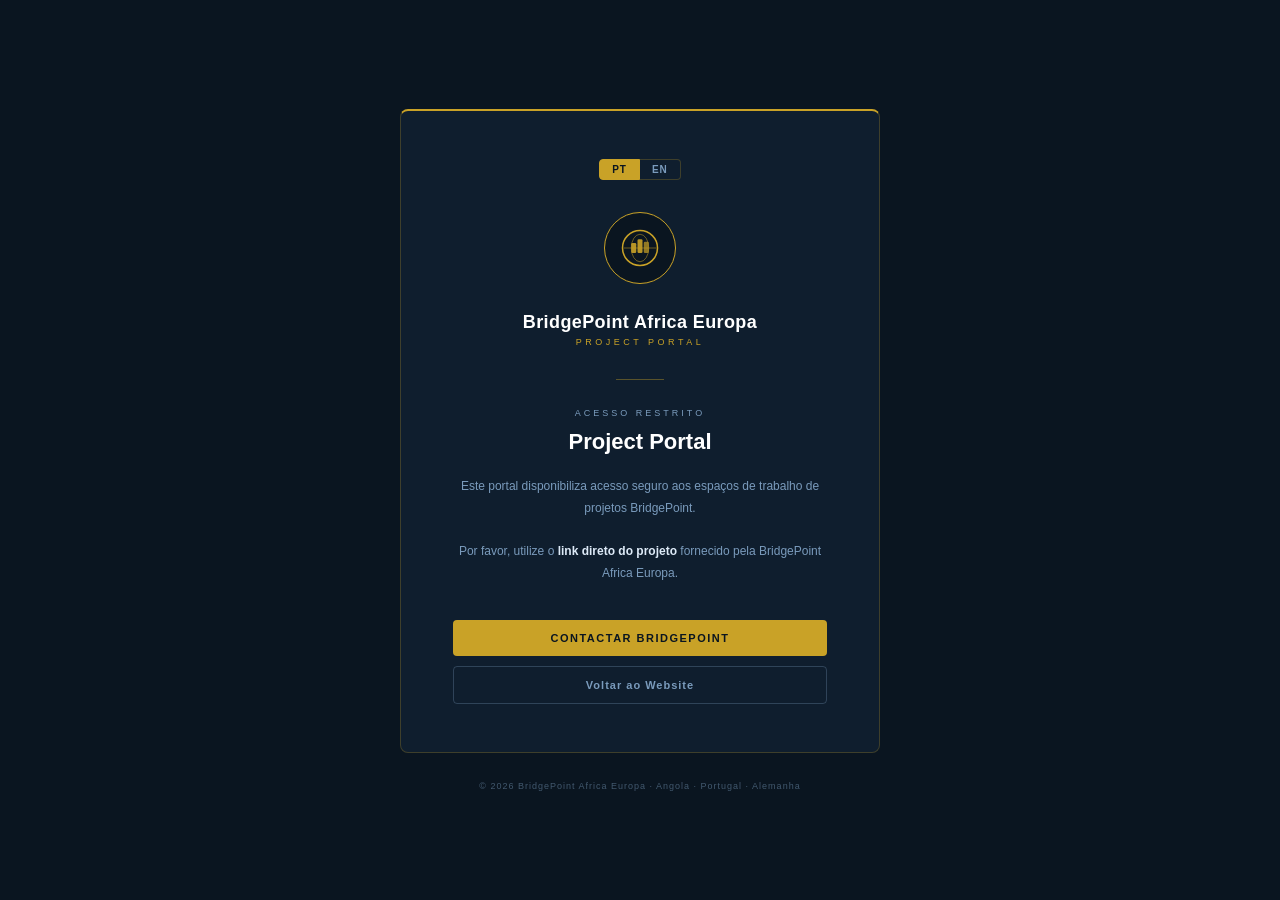
==== commit bdb38662: "Add files via upload" ====
--- a/index.html
+++ b/index.html
@@ -3,971 +3,237 @@
 <head>
 <meta charset="UTF-8"/>
 <meta name="viewport" content="width=device-width, initial-scale=1.0"/>
-<title>BridgePoint PMO Dashboard</title>
+<title>BridgePoint Africa Europa — Project Portal</title>
+<meta name="robots" content="noindex, nofollow"/>
 <style>
 *{box-sizing:border-box;margin:0;padding:0}
-body{font-family:'Segoe UI',Arial,sans-serif;background:#0A1520;color:#E8F0F8;min-height:100vh;font-size:14px}
-:root{
-  --navy:#0A1520;--navy2:#0F1E2E;--navy3:#142030;--navy4:#1A2D40;
-  --gold:#C9A227;--gold3:#E8C547;
-  --white:#FFFFFF;--muted:#7A9BBC;--light:#DDEAF7;
-  --green:#2ECC71;--amber:#F39C12;--red:#E74C3C;--blue:#3498DB;
-  --border:rgba(201,162,39,0.2);
-}
-.app{max-width:1140px;margin:0 auto;padding:0 0 48px}
-
-/* ── HEADER ── */
-.header{background:var(--navy2);border-bottom:2px solid var(--gold)}
-.header-top{display:flex;align-items:center;justify-content:space-between;padding:14px 28px;flex-wrap:wrap;gap:10px}
-.logo-area{display:flex;align-items:center;gap:12px}
-.logo-circle{width:46px;height:46px;background:var(--navy4);border:1.5px solid var(--gold);border-radius:50%;display:flex;align-items:center;justify-content:center;flex-shrink:0}
-.brand-name{font-size:17px;font-weight:700;color:var(--white);letter-spacing:.4px}
-.brand-pcc{font-size:9px;color:var(--gold);letter-spacing:3.5px;margin-top:2px}
-.header-right{display:flex;flex-direction:column;align-items:flex-end;gap:6px}
-.doc-badge{background:rgba(201,162,39,.12);border:.5px solid var(--gold);border-radius:3px;padding:3px 10px;font-size:9px;color:var(--gold);letter-spacing:2px;display:inline-block}
-.doc-version{font-size:10px;color:var(--muted)}
-.lang-toggle{display:flex;border:.5px solid var(--border);border-radius:4px;overflow:hidden}
-.lang-btn{background:transparent;border:none;padding:4px 11px;font-size:10px;font-weight:700;cursor:pointer;color:var(--muted);letter-spacing:1px;transition:all .2s}
-.lang-btn.active{background:var(--gold);color:var(--navy)}
-.project-bar{background:var(--navy3);border-top:.5px solid var(--border);padding:9px 28px;display:flex;align-items:center;gap:8px;flex-wrap:wrap}
-.project-title{font-size:14px;font-weight:700;color:var(--white);letter-spacing:.5px}
-.project-meta{font-size:10px;color:var(--muted)}
-
-/* ── TABS ── */
-.tabs{display:flex;padding:0 28px;background:var(--navy2);border-bottom:.5px solid var(--border);overflow-x:auto;gap:0}
-.tab{padding:11px 14px;font-size:10px;letter-spacing:1px;color:var(--muted);cursor:pointer;border-bottom:2px solid transparent;transition:all .2s;background:none;border-top:none;border-left:none;border-right:none;white-space:nowrap}
-.tab:hover{color:var(--light)}
-.tab.active{color:var(--gold);border-bottom-color:var(--gold)}
-
-/* ── MAIN ── */
-.main{padding:22px 28px;display:none}
-.main.active{display:block}
-.slabel{font-size:9px;letter-spacing:3px;color:var(--muted);margin-bottom:14px;text-transform:uppercase}
-
-/* ── KPI CARDS ── */
-.kpi-grid{display:grid;grid-template-columns:repeat(4,1fr);gap:10px;margin-bottom:24px}
-@media(max-width:680px){.kpi-grid{grid-template-columns:repeat(2,1fr)}}
-.kpi-card{background:var(--navy2);border:.5px solid var(--border);border-radius:6px;padding:14px;position:relative;overflow:hidden}
-.kpi-card::before{content:'';position:absolute;top:0;left:0;right:0;height:3px;background:var(--gold)}
-.kpi-lbl{font-size:8px;color:var(--muted);letter-spacing:2px;margin-bottom:6px}
-.kpi-num{font-size:26px;font-weight:700;line-height:1}
-.kpi-sub{font-size:9px;color:var(--muted);margin-top:3px}
-.kpi-bar{height:3px;background:rgba(255,255,255,.08);border-radius:2px;margin-top:8px;overflow:hidden}
-.kpi-bar-fill{height:100%;border-radius:2px;transition:width .6s}
-
-/* ── PROGRESS ── */
-.prog-wrap{background:var(--navy2);border:.5px solid var(--border);border-radius:6px;padding:18px;margin-bottom:24px}
-.prog-hdr{display:flex;justify-content:space-between;align-items:center;margin-bottom:12px}
-.prog-title{font-size:12px;font-weight:600;color:var(--white)}
-.prog-pct{font-size:20px;font-weight:700;color:var(--gold)}
-.big-bar{height:9px;background:rgba(255,255,255,.07);border-radius:5px;overflow:hidden;margin-bottom:8px}
-.big-bar-fill{height:100%;border-radius:5px;transition:width .8s;background:linear-gradient(90deg,var(--gold),var(--gold3))}
-.phase-labels{display:flex;justify-content:space-between;flex-wrap:wrap;gap:3px}
-.phase-lbl{font-size:8px;color:var(--muted)}
-
-/* ── REC BOX ── */
-.rec-box{background:var(--navy3);border-left:3px solid var(--gold);border-radius:0 6px 6px 0;padding:18px;margin-bottom:22px}
-.rec-title{font-size:9px;letter-spacing:2px;color:var(--gold);margin-bottom:8px}
-.rec-text{font-size:11px;color:var(--light);line-height:1.75}
-
-/* ── LEGEND ── */
-.legend{display:flex;gap:14px;align-items:center;flex-wrap:wrap;margin-bottom:14px}
-.legend-item{display:flex;align-items:center;gap:5px;font-size:9px;color:var(--muted)}
-.sdot{width:9px;height:9px;border-radius:50%;flex-shrink:0}
-.dg{background:var(--green)}.da{background:var(--amber)}.dr{background:var(--red)}.db{background:var(--blue)}
-
-/* ── GENERIC TABLE ── */
-.gtable{width:100%;border-collapse:collapse;font-size:11px;margin-bottom:20px}
-.gtable th{background:var(--navy3);color:var(--gold);font-size:9px;letter-spacing:1.5px;padding:9px 13px;text-align:left;font-weight:600;border-bottom:.5px solid var(--border)}
-.gtable td{padding:8px 13px;border-bottom:.5px solid rgba(255,255,255,.04);color:var(--light);vertical-align:middle}
-.gtable tr:hover td{background:rgba(255,255,255,.02)}
-.gtable input[type=text],.gtable input[type=date]{background:var(--navy3);border:.5px solid var(--border);border-radius:3px;padding:3px 7px;font-size:11px;color:var(--white);outline:none;width:100%}
-.gtable input:focus{border-color:var(--gold)}
-
-/* ── STATUS BLOCK (project status tab) ── */
-.cat-block{background:var(--navy2);border:.5px solid var(--border);border-radius:6px;margin-bottom:11px;overflow:hidden}
-.cat-hdr{background:var(--navy3);padding:10px 14px;display:flex;align-items:center;justify-content:space-between;border-bottom:.5px solid var(--border)}
-.cat-title{font-size:10px;font-weight:700;color:var(--gold);letter-spacing:1px}
-.cat-stats{font-size:9px;color:var(--muted)}
-.srow{display:grid;grid-template-columns:1fr auto auto;align-items:center;padding:9px 14px;border-bottom:.5px solid rgba(255,255,255,.04);gap:10px}
-.srow:last-child{border-bottom:none}
-.srow:hover{background:rgba(255,255,255,.02)}
-.row-lbl{font-size:11px;color:var(--light)}
-.ssel{background:transparent;border:.5px solid rgba(255,255,255,.14);border-radius:4px;padding:3px 7px;font-size:10px;cursor:pointer;outline:none;color:var(--white)}
-.ssel:hover{border-color:var(--gold)}
-.ssel option{background:#1A2D40;color:var(--white)}
-
-/* ── PILLS ── */
-.pill{display:inline-block;font-size:9px;padding:2px 8px;border-radius:10px;font-weight:600;letter-spacing:.4px;white-space:nowrap}
-.pg{background:rgba(46,204,113,.14);color:var(--green);border:.5px solid rgba(46,204,113,.3)}
-.pa{background:rgba(243,156,18,.14);color:var(--amber);border:.5px solid rgba(243,156,18,.3)}
-.pr{background:rgba(231,76,60,.14);color:var(--red);border:.5px solid rgba(231,76,60,.3)}
-.pb{background:rgba(52,152,219,.14);color:var(--blue);border:.5px solid rgba(52,152,219,.3)}
-.pw{background:rgba(122,155,188,.14);color:var(--muted);border:.5px solid rgba(122,155,188,.3)}
-
-/* ── RISK MATRIX CELLS ── */
-.risk-h{color:var(--red);font-weight:700}
-.risk-m{color:var(--amber);font-weight:600}
-.risk-l{color:var(--green)}
-.risk-c{color:#C850C0;font-weight:700}
-
-/* ── ROADMAP ── */
-.rm-wrap{display:flex;flex-direction:column;position:relative;padding-left:30px}
-.rm-wrap::before{content:'';position:absolute;left:10px;top:8px;bottom:8px;width:1px;background:var(--border)}
-.rm-step{position:relative;padding:9px 0 9px 20px;display:flex;align-items:flex-start;gap:12px}
-.rm-dot{width:20px;height:20px;border-radius:50%;border:2px solid var(--border);background:var(--navy2);position:absolute;left:-30px;top:8px;z-index:1;transition:all .3s}
-.rm-dot.done{background:var(--green);border-color:var(--green)}
-.rm-dot.active{background:var(--amber);border-color:var(--amber)}
-.rm-dot.open{background:var(--navy3);border-color:rgba(255,255,255,.2)}
-.rm-content{flex:1}
-.rm-t{font-size:11px;font-weight:600;color:var(--light)}
-.rm-n{font-size:9px;color:var(--muted);margin-top:2px}
-
-/* ── PRIORITY TASKS ── */
-.psec{margin-bottom:22px}
-.phdr{display:flex;align-items:center;gap:9px;margin-bottom:9px;flex-wrap:wrap}
-.pbadge{font-size:8px;letter-spacing:2px;padding:3px 8px;border-radius:2px;font-weight:700}
-.p1b{background:rgba(231,76,60,.14);color:#E74C3C;border:.5px solid rgba(231,76,60,.3)}
-.p2b{background:rgba(243,156,18,.14);color:#F39C12;border:.5px solid rgba(243,156,18,.3)}
-.p3b{background:rgba(52,152,219,.14);color:#3498DB;border:.5px solid rgba(52,152,219,.3)}
-.p4b{background:rgba(149,165,166,.14);color:#95A5A6;border:.5px solid rgba(149,165,166,.3)}
-.tlist{display:flex;flex-direction:column;gap:3px}
-.titem{display:flex;align-items:center;gap:9px;padding:7px 13px;background:var(--navy2);border:.5px solid var(--border);border-radius:4px;cursor:pointer;transition:background .2s}
-.titem:hover{background:var(--navy3)}
-.tcb{width:15px;height:15px;border-radius:3px;border:1.5px solid var(--border);display:flex;align-items:center;justify-content:center;flex-shrink:0;transition:all .2s}
-.tcb.chk{background:var(--green);border-color:var(--green)}
-.ttxt{font-size:11px;color:var(--light)}
-.ttxt.done{text-decoration:line-through;color:var(--muted)}
-
-/* ── MEETING LOG ── */
-.log-wrap{background:var(--navy2);border:.5px solid var(--border);border-radius:6px;overflow:hidden;margin-bottom:18px}
-.log-hdr{padding:10px 14px;border-bottom:.5px solid var(--border);background:var(--navy3);font-size:10px;font-weight:700;color:var(--gold);letter-spacing:1px}
-.log-entry{padding:9px 14px;border-bottom:.5px solid rgba(255,255,255,.04);display:flex;gap:10px;align-items:flex-start}
-.log-date{font-size:9px;color:var(--gold);white-space:nowrap;font-weight:700;min-width:88px}
-.log-txt{font-size:11px;color:var(--muted);line-height:1.55;flex:1}
-.log-del{background:none;border:none;color:rgba(231,76,60,.35);cursor:pointer;font-size:15px;padding:0 3px;flex-shrink:0}
-.log-del:hover{color:var(--red)}
-.log-form{padding:10px 14px;display:flex;gap:7px}
-.log-inp{flex:1;background:var(--navy3);border:.5px solid var(--border);border-radius:4px;padding:6px 9px;font-size:11px;color:var(--white);outline:none}
-.log-inp:focus{border-color:var(--gold)}
-.log-add{background:var(--gold);color:var(--navy);border:none;border-radius:4px;padding:6px 13px;font-size:10px;font-weight:700;cursor:pointer;white-space:nowrap}
-.log-add:hover{background:var(--gold3)}
-
-/* ── ADD ROW BUTTON ── */
-.add-row-btn{background:transparent;border:.5px dashed var(--border);border-radius:4px;padding:7px 14px;font-size:10px;color:var(--muted);cursor:pointer;width:100%;margin-top:6px;transition:all .2s}
-.add-row-btn:hover{border-color:var(--gold);color:var(--gold)}
-
-/* ── FOOTER ── */
-.footer{border-top:.5px solid var(--border);padding:14px 28px;display:flex;justify-content:space-between;align-items:center;flex-wrap:wrap;gap:10px;margin-top:28px}
-.footer-brand{font-size:9px;color:var(--muted)}
-.footer-actions{display:flex;gap:10px;align-items:center;flex-wrap:wrap}
-.save-btn{background:var(--gold);color:var(--navy);border:none;border-radius:4px;padding:7px 18px;font-size:10px;font-weight:700;cursor:pointer;letter-spacing:1px}
-.save-btn:hover{background:var(--gold3)}
-.reset-btn{background:transparent;color:var(--muted);border:.5px solid var(--border);border-radius:4px;padding:7px 12px;font-size:10px;cursor:pointer}
-.reset-btn:hover{color:var(--red);border-color:var(--red)}
-
-/* ── TOAST ── */
-.toast{position:fixed;bottom:18px;right:18px;background:var(--green);color:#fff;padding:9px 16px;border-radius:4px;font-size:11px;font-weight:700;opacity:0;transition:opacity .3s;pointer-events:none;z-index:9999}
-.toast.show{opacity:1}
+html,body{height:100%}
+body{
+  font-family:'Segoe UI',Arial,sans-serif;
+  background:#0A1520;
+  color:#E8F0F8;
+  display:flex;
+  flex-direction:column;
+  align-items:center;
+  justify-content:center;
+  min-height:100vh;
+  padding:24px;
+}
+.card{
+  background:#0F1E2E;
+  border:0.5px solid rgba(201,162,39,0.25);
+  border-top:2px solid #C9A227;
+  border-radius:8px;
+  padding:48px 52px;
+  max-width:480px;
+  width:100%;
+  text-align:center;
+}
+.logo-wrap{
+  display:flex;
+  justify-content:center;
+  margin-bottom:28px;
+}
+.logo-img{
+  width:72px;
+  height:72px;
+  object-fit:contain;
+  border-radius:50%;
+  border:1.5px solid #C9A227;
+  background:#0A1520;
+}
+.brand{
+  font-size:18px;
+  font-weight:700;
+  color:#FFFFFF;
+  letter-spacing:0.4px;
+  margin-bottom:4px;
+}
+.brand-sub{
+  font-size:9px;
+  color:#C9A227;
+  letter-spacing:3.5px;
+  margin-bottom:32px;
+}
+.divider{
+  width:48px;
+  height:1px;
+  background:#C9A227;
+  opacity:0.4;
+  margin:0 auto 28px;
+}
+.portal-label{
+  font-size:9px;
+  letter-spacing:3px;
+  color:#7A9BBC;
+  margin-bottom:10px;
+}
+.portal-title{
+  font-size:22px;
+  font-weight:700;
+  color:#FFFFFF;
+  margin-bottom:20px;
+  line-height:1.3;
+}
+.portal-desc{
+  font-size:12px;
+  color:#7A9BBC;
+  line-height:1.8;
+  margin-bottom:36px;
+}
+.portal-desc strong{
+  color:#DDEAF7;
+}
+.btn-group{
+  display:flex;
+  flex-direction:column;
+  gap:10px;
+}
+.btn-primary{
+  display:block;
+  background:#C9A227;
+  color:#0A1520;
+  border:none;
+  border-radius:4px;
+  padding:12px 24px;
+  font-size:11px;
+  font-weight:700;
+  letter-spacing:1.5px;
+  cursor:pointer;
+  text-decoration:none;
+  transition:background 0.2s;
+}
+.btn-primary:hover{background:#E8C547}
+.btn-secondary{
+  display:block;
+  background:transparent;
+  color:#7A9BBC;
+  border:0.5px solid rgba(122,155,188,0.3);
+  border-radius:4px;
+  padding:12px 24px;
+  font-size:11px;
+  font-weight:600;
+  letter-spacing:1px;
+  cursor:pointer;
+  text-decoration:none;
+  transition:all 0.2s;
+}
+.btn-secondary:hover{color:#DDEAF7;border-color:rgba(201,162,39,0.4)}
+.lang-toggle{
+  display:flex;
+  justify-content:center;
+  gap:0;
+  margin-bottom:32px;
+}
+.lang-btn{
+  background:transparent;
+  border:0.5px solid rgba(201,162,39,0.25);
+  padding:4px 12px;
+  font-size:10px;
+  font-weight:700;
+  cursor:pointer;
+  color:#7A9BBC;
+  letter-spacing:1px;
+  transition:all 0.2s;
+}
+.lang-btn:first-child{border-radius:4px 0 0 4px}
+.lang-btn:last-child{border-radius:0 4px 4px 0;border-left:none}
+.lang-btn.active{background:#C9A227;color:#0A1520;border-color:#C9A227}
+.footer-note{
+  margin-top:28px;
+  font-size:9px;
+  color:rgba(122,155,188,0.5);
+  letter-spacing:1px;
+}
 </style>
 </head>
 <body>
-<div class="app">
-
-<!-- HEADER -->
-<div class="header">
-  <div class="header-top">
-    <div class="logo-area">
-      <img src="[data-uri]" alt="BridgePoint Africa Europa Logo" style="width:56px;height:56px;object-fit:contain;border-radius:50%;border:1.5px solid #C9A227;background:#0F1E2E;flex-shrink:0"/>
-      <div>
-        <div class="brand-name">BridgePoint Africa Europa</div>
-        <div class="brand-pcc" id="hdr-pcc">PROJECT CONTROL CENTER</div>
-      </div>
+
+<div class="card">
+
+  <!-- Language toggle -->
+  <div class="lang-toggle">
+    <button class="lang-btn active" id="btn-pt" onclick="setLang('pt')">PT</button>
+    <button class="lang-btn" id="btn-en" onclick="setLang('en')">EN</button>
+  </div>
+
+  <!-- Logo -->
+  <div class="logo-wrap">
+    <img
+      class="logo-img"
+      src="assets/images/bpae-logo.jpg"
+      alt="BridgePoint Africa Europa"
+      onerror="this.style.display='none';document.getElementById('logo-fallback').style.display='flex'"
+    />
+    <div id="logo-fallback" style="display:none;width:72px;height:72px;border-radius:50%;border:1.5px solid #C9A227;background:#0A1520;align-items:center;justify-content:center">
+      <svg width="40" height="40" viewBox="0 0 32 32" fill="none">
+        <circle cx="16" cy="16" r="14" stroke="#C9A227" stroke-width="1.2"/>
+        <ellipse cx="16" cy="16" rx="7" ry="11" stroke="#C9A227" stroke-width=".8" opacity=".5"/>
+        <line x1="3" y1="16" x2="29" y2="16" stroke="#C9A227" stroke-width=".8" opacity=".5"/>
+        <rect x="9" y="12" width="4" height="8" rx="1" fill="#C9A227" opacity=".9"/>
+        <rect x="14" y="9" width="4" height="11" rx="1" fill="#C9A227" opacity=".9"/>
+        <rect x="19" y="11" width="4" height="9" rx="1" fill="#C9A227" opacity=".7"/>
+      </svg>
     </div>
-    <div class="header-right">
-      <div class="lang-toggle">
-        <button class="lang-btn active" id="btn-pt" onclick="setLang('pt')">PT</button>
-        <button class="lang-btn" id="btn-en" onclick="setLang('en')">EN</button>
-      </div>
-      <div class="doc-badge" id="hdr-badge"></div>
-      <div class="doc-version" id="hdr-version"></div>
-    </div>
-  </div>
-  <div class="project-bar">
-    <div class="project-title">JARDINS DE LEIRIA RESIDENCE</div>
-    <div class="project-meta" id="hdr-meta"></div>
-  </div>
+  </div>
+
+  <div class="brand">BridgePoint Africa Europa</div>
+  <div class="brand-sub" id="brand-sub">PROJECT PORTAL</div>
+  <div class="divider"></div>
+
+  <div class="portal-label" id="portal-label">ACESSO RESTRITO</div>
+  <div class="portal-title" id="portal-title">Project Portal</div>
+  <div class="portal-desc" id="portal-desc">
+    Este portal disponibiliza acesso seguro aos espaços de trabalho de projetos BridgePoint.<br/><br/>
+    Por favor, utilize o <strong>link direto do projeto</strong> fornecido pela BridgePoint Africa Europa.
+  </div>
+
+  <div class="btn-group">
+    <a class="btn-primary" href="mailto:info@bridgepointafricaeuropa.com" id="btn-contact">CONTACTAR BRIDGEPOINT</a>
+    <a class="btn-secondary" href="https://www.bridgepointafricaeuropa.com" id="btn-website">Voltar ao Website</a>
+  </div>
+
 </div>
 
-<!-- TABS -->
-<div class="tabs" id="tabs-container"></div>
-
-<!-- TAB PANELS (created dynamically) -->
-<div id="tab-overview" class="main active"></div>
-<div id="tab-roles" class="main"></div>
-<div id="tab-deliverables" class="main"></div>
-<div id="tab-status" class="main"></div>
-<div id="tab-action" class="main"></div>
-<div id="tab-docreg" class="main"></div>
-<div id="tab-risk" class="main"></div>
-<div id="tab-tracker" class="main"></div>
-<div id="tab-roadmap" class="main"></div>
-<div id="tab-decisions" class="main"></div>
-<div id="tab-log" class="main"></div>
-
-<!-- FOOTER -->
-<div class="footer">
-  <div class="footer-brand">BridgePoint Africa Europa · Project Management Office (PMO) · Connecting Capital. Empowering Growth.</div>
-  <div class="footer-actions">
-    <span style="font-size:9px;color:var(--muted)">www.bridgepointafricaeuropa.com</span>
-    <button class="reset-btn" id="btn-reset" onclick="resetConfirm()"></button>
-    <button class="save-btn" id="btn-save" onclick="saveAll()"></button>
-  </div>
+<div class="footer-note" id="footer-note">
+  © 2026 BridgePoint Africa Europa · Angola · Portugal · Alemanha
 </div>
-</div>
-<div class="toast" id="toast"></div>
 
 <script>
-// ═══════════════════════════════════════════════════════════
-// TRANSLATIONS
-// ═══════════════════════════════════════════════════════════
-const T = {
-pt:{
-  pcc:'PROJECT MANAGEMENT OFFICE (PMO)',
-  badge:'RELATÓRIO DE PRONTIDÃO PMO',
-  version:'Versão 1.0 · Documento Interno · Julho 2026',
-  meta:'· Icolo e Bengo, Angola · Promotor: Carlos Simões / JTA · PMO: BridgePoint Africa Europa',
-  save:'GUARDAR',
-  reset:'Repor',
-  saved:'Progresso guardado ✓',
-  resetMsg:'Tem a certeza que pretende repor todos os dados?',
-  resetDone:'Dados repostos.',
-  addRow:'+ Adicionar linha',
-  addEntry:'+ Entrada',
-  logPlaceholder:'Inserir nota de reunião…',
-  tabs:['VISÃO GERAL','FUNÇÕES','ENTREGAS DO PROMOTOR','ESTADO DO PROJETO','MATRIZ DE AÇÕES','REGISTO DE DOCUMENTOS','REGISTO DE RISCOS','PMO TRACKER','ROADMAP','REGISTO DE DECISÕES','REGISTO DE REUNIÕES'],
-  tabIds:['overview','roles','deliverables','status','action','docreg','risk','tracker','roadmap','decisions','log'],
-  overviewSec:'Painel de Controlo Executivo',
-  investorReadiness:'Prontidão para Investidores',
-  phases:['Conceito','Estruturação','Validação','Data Room','Pronto p/ Investidor'],
-  recTitle:'RECOMENDAÇÃO PMO — BRIDGEPOINT AFRICA EUROPA',
-  recText:'Após avaliação do estado atual, o <strong style="color:var(--gold)">Jardins de Leiria Residence</strong> encontra-se em fase avançada de estruturação. As bases para abordagem internacional a investidores foram criadas. Os pacotes em aberto — validação técnica, jurídica e financeira — são requisitos típicos antes de due diligence formal. A BridgePoint aguarda input do promotor para prosseguir.',
-  kpiLbls:['CONCLUÍDOS','EM CURSO','EM ABERTO','TAREFAS CONCLUÍDAS'],
-  kpiSubs:s=>[`de ${s.total} itens`,'itens em curso','requerem ação','tarefas prioritárias'],
-  legendSec:'Legenda de estados',
-  legendItems:['Concluído','Em Curso / Parcial','Em Aberto / Necessário','Planeado'],
-  rolesSec:'Distribuição de Funções e Responsabilidades',
-  thArea:'ÁREA',thResp:'RESPONSÁVEL',thStatus:'ESTADO',
-  pillDone:'Concluído',pillOngoing:'Em curso',pillOpen:'Em aberto',pillPrep:'Em preparação',
-  roles:[
-    {area:'Desenvolvimento do Projeto',resp:'Carlos Simões / JTA',st:'done'},
-    {area:'Coordenação Estratégica',resp:'BridgePoint Africa Europa',st:'done'},
-    {area:'Prontidão para Investidores',resp:'BridgePoint Africa Europa',st:'ongoing'},
-    {area:'Abordagem Internacional a Investidores',resp:'BridgePoint Africa Europa',st:'prep'},
-    {area:'Planeamento Técnico',resp:'Equipa do Projeto Angola',st:'ongoing'},
-    {area:'Documentação Jurídica',resp:'Equipa do Projeto Angola',st:'open'},
-    {area:'Validação Financeira',resp:'Externo',st:'open'},
-  ],
-  delivSec:'Entregas Necessárias do Promotor do Projeto',
-  delivNote:'A BridgePoint não está à espera — está à espera de input. Os itens abaixo são documentos que o promotor deve entregar para que a BridgePoint possa avançar.',
-  thDoc:'DOCUMENTO',thOwner:'RESPONSÁVEL',thDeadline:'PRAZO',thSt:'ESTADO',thNotes:'NOTAS',
-  delivStatusOpts:{green:'✓ Recebido',amber:'◐ Em Preparação',red:'○ Em Falta',blue:'◇ Agendado'},
-  delivItems:[
-    {doc:'Business Plan Atualizado',owner:'Carlos Simões',deadline:'',st:'amber',notes:''},
-    {doc:'Modelo Financeiro',owner:'Carlos Simões',deadline:'',st:'red',notes:''},
-    {doc:'Levantamento Topográfico',owner:'Carlos Simões',deadline:'',st:'red',notes:''},
-    {doc:'Plano Diretor (Masterplan)',owner:'Carlos Simões',deadline:'',st:'amber',notes:''},
-    {doc:'Medições (BoQ)',owner:'Carlos Simões',deadline:'',st:'red',notes:''},
-    {doc:'Alvará Atualizado',owner:'Carlos Simões',deadline:'',st:'amber',notes:''},
-    {doc:'Estimativas de Custos de Construção',owner:'Carlos Simões',deadline:'',st:'red',notes:''},
-  ],
-  statusSec:'Estado Atual do Projeto — clique no estado para atualizar',
-  statusOpts:{green:'✓ Concluído',amber:'◐ Em Curso',red:'○ Em Aberto',blue:'◇ Planeado'},
-  catCompleted:'concluídos',
-  categories:[
-    {id:'structure',title:'ESTRUTURA DO PROJETO',items:['Definição do projeto','Posicionamento do projeto','Análise do público-alvo','Proposta de valor','Posicionamento internacional']},
-    {id:'docs',title:'DOCUMENTAÇÃO ESTRATÉGICA',items:['Executive Summary','Preliminary Investment Pitch','Preliminary Financial Structure','Preliminary Investor Presentation','Investor Narrative','Investment Strategy']},
-    {id:'finance',title:'TRABALHO FINANCEIRO PRELIMINAR',items:['Modelo CAPEX (Preliminar)','Modelo de receitas','Projeções de cash flow','Cenários de ROI','Análise de sensibilidade','Pressupostos financeiros documentados']},
-    {id:'ir',title:'PRONTIDÃO PARA INVESTIDORES',items:['Investor Readiness Assessment','Preliminary Due Diligence Framework','Avaliação de riscos','Recomendações de governação','Roadmap de Investor Engagement','Due Diligence Matrix','Investment Memorandum Final','Pronto para Investidor']},
-    {id:'legal',title:'JURÍDICO',items:['Comprovativos de propriedade','Surface Rights','Estrutura societária','Licenças e autorizações','Contratos']},
-    {id:'tech',title:'TÉCNICO',items:['Plano Diretor (Masterplan)','Topografia','Arquitetura','Planeamento de infraestruturas','Medições (BoQ)','Custos de construção vinculativos']},
-    {id:'finval',title:'VALIDAÇÃO FINANCEIRA',items:['Modelo financeiro (Preliminar)','CAPEX finalizado','Estratégia de vendas','Análise de mercado','Validação externa','Auditoria independente']},
-    {id:'pmo',title:'PMO',items:['Estrutura do projeto criada','Marcos definidos','Fases de trabalho definidas','Prioridades estabelecidas','Investor Journey definida','PMO Progress Tracker']},
-  ],
-  actionSec:'Matriz de Ações PMO — rastreamento por tarefa',
-  thAction:'AÇÃO',thActionOwner:'RESPONSÁVEL',thDue:'PRAZO',thActionSt:'ESTADO',
-  actionStatusOpts:{green:'✓ Concluído',amber:'◐ Em Curso',red:'○ Em Aberto',waiting:'⏳ Aguardando',blocked:'🚫 Bloqueado'},
-  actionItems:[
-    {action:'Receber Modelo Financeiro',owner:'Carlos Simões',due:'',st:'waiting'},
-    {action:'Receber Levantamento Topográfico',owner:'Carlos Simões',due:'',st:'waiting'},
-    {action:'Receber Masterplan Final',owner:'Carlos Simões',due:'',st:'waiting'},
-    {action:'Atualizar Investment Memorandum',owner:'BridgePoint',due:'',st:'waiting'},
-    {action:'Validação Financeira Externa',owner:'Externo',due:'',st:'blocked'},
-    {action:'Investor Outreach',owner:'BridgePoint',due:'',st:'blocked'},
-    {action:'Preparar Data Room',owner:'BridgePoint',due:'',st:'blocked'},
-    {action:'Processo NDA',owner:'BridgePoint',due:'',st:'blocked'},
-  ],
-  docregSec:'Registo de Documentos do Projeto',
-  thDocName:'DOCUMENTO',thVer:'VERSÃO',thDate:'DATA',thDocSt:'ESTADO',thDocOwner:'RESPONSÁVEL',thDocNotes:'NOTAS',
-  docStatusOpts:{active:'✓ Ativo',draft:'◐ Rascunho',pending:'○ Pendente',superseded:'— Substituído'},
-  docItems:[
-    {name:'Business Plan',ver:'Draft 4',date:'',st:'pending',owner:'Carlos Simões',notes:''},
-    {name:'Modelo Financeiro',ver:'Draft 3',date:'',st:'pending',owner:'Carlos Simões',notes:''},
-    {name:'Investment Memorandum',ver:'Preliminar',date:'',st:'draft',owner:'BridgePoint',notes:''},
-    {name:'Relatório PMO',ver:'v1.0',date:'Jul 2026',st:'active',owner:'BridgePoint',notes:''},
-    {name:'Executive Summary',ver:'v1.0',date:'Jul 2026',st:'active',owner:'BridgePoint',notes:''},
-    {name:'Due Diligence Matrix',ver:'Draft 1',date:'',st:'draft',owner:'BridgePoint',notes:''},
-    {name:'Masterplan',ver:'—',date:'',st:'pending',owner:'Carlos Simões',notes:''},
-    {name:'Levantamento Topográfico',ver:'—',date:'',st:'pending',owner:'Carlos Simões',notes:''},
-  ],
-  riskSec:'Registo de Riscos PMO',
-  thRisk:'RISCO',thProb:'PROBABILIDADE',thImpact:'IMPACTO',thRiskSt:'ESTADO',thMitigation:'MITIGAÇÃO',
-  probOpts:{high:'Alto',medium:'Médio',low:'Baixo'},
-  impactOpts:{critical:'Crítico',high:'Alto',medium:'Médio',low:'Baixo'},
-  riskStatusOpts:{open:'○ Aberto',mitigated:'◐ Mitigado',closed:'✓ Fechado'},
-  riskItems:[
-    {risk:'Modelo Financeiro atrasado',prob:'high',impact:'high',st:'open',mitigation:'Prazo acordado com Carlos'},
-    {risk:'Topografia desatualizada',prob:'medium',impact:'high',st:'open',mitigation:'Solicitação enviada'},
-    {risk:'Due Diligence de terreno pendente',prob:'low',impact:'critical',st:'open',mitigation:'Dependência crítica'},
-    {risk:'Atraso nas licenças',prob:'medium',impact:'high',st:'open',mitigation:''},
-    {risk:'Custos de construção não vinculativos',prob:'high',impact:'high',st:'open',mitigation:''},
-  ],
-  trackerSec:'Rastreador PMO — prioridades e tarefas em aberto',
-  priorities:[
-    {level:1,badge:'p1b',label:'PRIORIDADE 1 — Bases Técnicas',tasks:['Topografia atualizada','Plano Diretor final','Propostas de construção vinculativas','Medições (BoQ)','Planeamento de infraestruturas concluído']},
-    {level:2,badge:'p2b',label:'PRIORIDADE 2 — Documentação Jurídica',tasks:['Revisão jurídica completa','Documentação societária','Documentação fiscal','Licenças e autorizações','Documentação ambiental']},
-    {level:3,badge:'p3b',label:'PRIORIDADE 3 — Validação Financeira',tasks:['Validação financeira externa','Revisão financeira independente','Bankability Assessment','Modelo de cash flow final','Investment Memorandum final']},
-    {level:4,badge:'p4b',label:'PRIORIDADE 4 — Data Room & Investor Engagement',tasks:['Data Room completo','Processo NDA','Due Diligence Package','FAQ para investidores','Management Presentation']},
-  ],
-  roadmapSec:'Roadmap PMO — Jornada do Investidor',
-  roadmapSteps:[
-    {title:'Ideia do Projeto',note:'Concluído'},
-    {title:'Estrutura do Projeto',note:'Concluído'},
-    {title:'Prontidão para Investidores',note:'Em curso — PMO ativo'},
-    {title:'Entregas do Promotor',note:'Em aberto — aguardando input'},
-    {title:'Validação Técnica',note:'Em aberto — Prioridade 1'},
-    {title:'Validação Jurídica',note:'Em aberto — Prioridade 2'},
-    {title:'Validação Financeira',note:'Em aberto — Prioridade 3'},
-    {title:'Data Room Completo',note:'Em aberto — Prioridade 4'},
-    {title:'Investment Memorandum Final',note:'Planeado'},
-    {title:'Due Diligence',note:'Planeado'},
-    {title:'Investor Engagement',note:'Planeado'},
-    {title:'Financiamento',note:'Objetivo final'},
-  ],
-  decisionsSec:'Registo de Decisões',
-  thDecDate:'DATA',thDecision:'DECISÃO',thDecBy:'RESPONSÁVEL',thDecNotes:'NOTAS',
-  decItems:[
-    {date:'Jul 2026',decision:'BridgePoint assume função PMO no projeto',by:'BridgePoint / Carlos',notes:''},
-    {date:'Jul 2026',decision:'Modelo Financeiro será atualizado pelo promotor',by:'Carlos Simões',notes:''},
-    {date:'Jul 2026',decision:'Masterplan a ser entregue em fase seguinte',by:'Carlos Simões',notes:''},
-  ],
-  logSec:'Registo de Reuniões — Carlos Simões / JTA',
-  logTitle:'ATUALIZAÇÕES E DECISÕES',
-  logInitial:'Relatório PMO Versão 1.0 iniciado. BridgePoint assume função PMO. Validação técnica, jurídica e financeira pendente.',
-},
-en:{
-  pcc:'PROJECT MANAGEMENT OFFICE (PMO)',
-  badge:'PMO READINESS REPORT',
-  version:'Version 1.0 · Internal Working Document · July 2026',
-  meta:'· Icolo e Bengo, Angola · Developer: Carlos Simões / JTA · PMO: BridgePoint Africa Europa',
-  save:'SAVE',
-  reset:'Reset',
-  saved:'Progress saved ✓',
-  resetMsg:'Are you sure you want to reset all data?',
-  resetDone:'Data reset.',
-  addRow:'+ Add row',
-  addEntry:'+ Entry',
-  logPlaceholder:'Enter meeting note…',
-  tabs:['OVERVIEW','ROLES','DEVELOPER DELIVERABLES','PROJECT STATUS','ACTION MATRIX','DOCUMENT REGISTER','RISK REGISTER','PMO TRACKER','ROADMAP','DECISION LOG','MEETING LOG'],
-  tabIds:['overview','roles','deliverables','status','action','docreg','risk','tracker','roadmap','decisions','log'],
-  overviewSec:'Executive Dashboard',
-  investorReadiness:'Overall Investor Readiness',
-  phases:['Concept','Structuring','Validation','Data Room','Investor Ready'],
-  recTitle:'PMO RECOMMENDATION — BRIDGEPOINT AFRICA EUROPA',
-  recText:'Following assessment of the current status, <strong style="color:var(--gold)">Jardins de Leiria Residence</strong> is in an advanced structuring phase. Foundations for international investor outreach have been established. Remaining open packages — technical, legal and financial validation — are typical pre-due-diligence requirements. BridgePoint is awaiting developer input to proceed.',
-  kpiLbls:['COMPLETED','IN PROGRESS','OPEN ITEMS','TASKS DONE'],
-  kpiSubs:s=>[`of ${s.total} items`,'items in progress','require action','priority tasks'],
-  legendSec:'Status legend',
-  legendItems:['Completed','In Progress / Partial','Open / Required','Planned'],
-  rolesSec:'Role Distribution & Responsibilities',
-  thArea:'AREA',thResp:'RESPONSIBLE',thStatus:'STATUS',
-  pillDone:'Completed',pillOngoing:'Ongoing',pillOpen:'Open',pillPrep:'In preparation',
-  roles:[
-    {area:'Project Development',resp:'Carlos Simões / JTA',st:'done'},
-    {area:'Strategic Coordination',resp:'BridgePoint Africa Europa',st:'done'},
-    {area:'Investor Readiness',resp:'BridgePoint Africa Europa',st:'ongoing'},
-    {area:'International Investor Outreach',resp:'BridgePoint Africa Europa',st:'prep'},
-    {area:'Technical Planning',resp:'Angola Project Team',st:'ongoing'},
-    {area:'Legal Documentation',resp:'Angola Project Team',st:'open'},
-    {area:'Financial Validation',resp:'External',st:'open'},
-  ],
-  delivSec:'Required Deliverables from Project Developer',
-  delivNote:'BridgePoint is not waiting — BridgePoint is waiting for input. The items below are documents the developer must deliver so BridgePoint can proceed.',
-  thDoc:'DOCUMENT',thOwner:'OWNER',thDeadline:'DEADLINE',thSt:'STATUS',thNotes:'NOTES',
-  delivStatusOpts:{green:'✓ Received',amber:'◐ In Preparation',red:'○ Missing',blue:'◇ Scheduled'},
-  delivItems:[
-    {doc:'Updated Business Plan',owner:'Carlos Simões',deadline:'',st:'amber',notes:''},
-    {doc:'Financial Model',owner:'Carlos Simões',deadline:'',st:'red',notes:''},
-    {doc:'Topographic Survey',owner:'Carlos Simões',deadline:'',st:'red',notes:''},
-    {doc:'Master Plan',owner:'Carlos Simões',deadline:'',st:'amber',notes:''},
-    {doc:'Bill of Quantities (BoQ)',owner:'Carlos Simões',deadline:'',st:'red',notes:''},
-    {doc:'Updated Alvará (Building Permit)',owner:'Carlos Simões',deadline:'',st:'amber',notes:''},
-    {doc:'Construction Cost Estimates',owner:'Carlos Simões',deadline:'',st:'red',notes:''},
-  ],
-  statusSec:'Current Project Status — click status to update',
-  statusOpts:{green:'✓ Completed',amber:'◐ In Progress',red:'○ Open',blue:'◇ Planned'},
-  catCompleted:'completed',
-  categories:[
-    {id:'structure',title:'PROJECT STRUCTURE',items:['Project definition','Project positioning','Target audience analysis','Value proposition','International positioning']},
-    {id:'docs',title:'STRATEGIC DOCUMENTATION',items:['Executive Summary','Preliminary Investment Pitch','Preliminary Financial Structure','Preliminary Investor Presentation','Investor Narrative','Investment Strategy']},
-    {id:'finance',title:'PRELIMINARY FINANCIAL WORK',items:['CAPEX model (Preliminary)','Revenue model','Cash flow projections','ROI scenarios','Sensitivity analysis','Financial assumptions documented']},
-    {id:'ir',title:'INVESTOR READINESS',items:['Investor Readiness Assessment','Preliminary Due Diligence Framework','Risk assessment','Governance recommendations','Investor Engagement Roadmap','Due Diligence Matrix','Investment Memorandum Final','Investor Ready']},
-    {id:'legal',title:'LEGAL',items:['Land title evidence','Surface Rights','Corporate structure','Permits & approvals','Contracts']},
-    {id:'tech',title:'TECHNICAL',items:['Masterplan','Topography','Architecture','Infrastructure planning','Bill of Quantities (BoQ)','Binding construction costs']},
-    {id:'finval',title:'FINANCIAL VALIDATION',items:['Financial model (Preliminary)','CAPEX finalised','Sales strategy','Market analysis','External validation','Independent audit']},
-    {id:'pmo',title:'PMO',items:['Project structure created','Milestones defined','Work phases defined','Priorities established','Investor Journey defined','PMO Progress Tracker']},
-  ],
-  actionSec:'PMO Action Matrix — task-by-task tracking',
-  thAction:'ACTION',thActionOwner:'OWNER',thDue:'DUE DATE',thActionSt:'STATUS',
-  actionStatusOpts:{green:'✓ Completed',amber:'◐ In Progress',red:'○ Open',waiting:'⏳ Waiting',blocked:'🚫 Blocked'},
-  actionItems:[
-    {action:'Receive Financial Model',owner:'Carlos Simões',due:'',st:'waiting'},
-    {action:'Receive Topographic Survey',owner:'Carlos Simões',due:'',st:'waiting'},
-    {action:'Receive Final Masterplan',owner:'Carlos Simões',due:'',st:'waiting'},
-    {action:'Update Investment Memorandum',owner:'BridgePoint',due:'',st:'waiting'},
-    {action:'External Financial Validation',owner:'External',due:'',st:'blocked'},
-    {action:'Investor Outreach',owner:'BridgePoint',due:'',st:'blocked'},
-    {action:'Prepare Data Room',owner:'BridgePoint',due:'',st:'blocked'},
-    {action:'NDA Process',owner:'BridgePoint',due:'',st:'blocked'},
-  ],
-  docregSec:'Project Document Register',
-  thDocName:'DOCUMENT',thVer:'VERSION',thDate:'DATE',thDocSt:'STATUS',thDocOwner:'OWNER',thDocNotes:'NOTES',
-  docStatusOpts:{active:'✓ Active',draft:'◐ Draft',pending:'○ Pending',superseded:'— Superseded'},
-  docItems:[
-    {name:'Business Plan',ver:'Draft 4',date:'',st:'pending',owner:'Carlos Simões',notes:''},
-    {name:'Financial Model',ver:'Draft 3',date:'',st:'pending',owner:'Carlos Simões',notes:''},
-    {name:'Investment Memorandum',ver:'Preliminary',date:'',st:'draft',owner:'BridgePoint',notes:''},
-    {name:'PMO Report',ver:'v1.0',date:'Jul 2026',st:'active',owner:'BridgePoint',notes:''},
-    {name:'Executive Summary',ver:'v1.0',date:'Jul 2026',st:'active',owner:'BridgePoint',notes:''},
-    {name:'Due Diligence Matrix',ver:'Draft 1',date:'',st:'draft',owner:'BridgePoint',notes:''},
-    {name:'Masterplan',ver:'—',date:'',st:'pending',owner:'Carlos Simões',notes:''},
-    {name:'Topographic Survey',ver:'—',date:'',st:'pending',owner:'Carlos Simões',notes:''},
-  ],
-  riskSec:'PMO Risk Register',
-  thRisk:'RISK',thProb:'PROBABILITY',thImpact:'IMPACT',thRiskSt:'STATUS',thMitigation:'MITIGATION',
-  probOpts:{high:'High',medium:'Medium',low:'Low'},
-  impactOpts:{critical:'Critical',high:'High',medium:'Medium',low:'Low'},
-  riskStatusOpts:{open:'○ Open',mitigated:'◐ Mitigated',closed:'✓ Closed'},
-  riskItems:[
-    {risk:'Financial Model delayed',prob:'high',impact:'high',st:'open',mitigation:'Deadline to be agreed with Carlos'},
-    {risk:'Topography outdated',prob:'medium',impact:'high',st:'open',mitigation:'Request sent'},
-    {risk:'Land DD pending',prob:'low',impact:'critical',st:'open',mitigation:'Critical dependency'},
-    {risk:'Permit delays',prob:'medium',impact:'high',st:'open',mitigation:''},
-    {risk:'Non-binding construction costs',prob:'high',impact:'high',st:'open',mitigation:''},
-  ],
-  trackerSec:'PMO Progress Tracker — priorities & open tasks',
-  priorities:[
-    {level:1,badge:'p1b',label:'PRIORITY 1 — Technical Foundations',tasks:['Updated topography','Final masterplan','Binding construction quotes','Bill of Quantities (BoQ)','Infrastructure planning completed']},
-    {level:2,badge:'p2b',label:'PRIORITY 2 — Legal Documentation',tasks:['Full legal review','Corporate documentation','Tax documentation','Permits & approvals','Environmental documentation']},
-    {level:3,badge:'p3b',label:'PRIORITY 3 — Financial Validation',tasks:['External financial validation','Independent financial review','Bankability Assessment','Final cash flow model','Final Investment Memorandum']},
-    {level:4,badge:'p4b',label:'PRIORITY 4 — Data Room & Investor Engagement',tasks:['Complete Data Room','NDA process','Due Diligence Package','Investor FAQ','Management Presentation']},
-  ],
-  roadmapSec:'PMO Roadmap — Investor Journey',
-  roadmapSteps:[
-    {title:'Project Idea',note:'Completed'},
-    {title:'Project Structure',note:'Completed'},
-    {title:'Investor Readiness',note:'Ongoing — PMO active'},
-    {title:'Developer Deliverables',note:'Open — awaiting input'},
-    {title:'Technical Validation',note:'Open — Priority 1'},
-    {title:'Legal Validation',note:'Open — Priority 2'},
-    {title:'Financial Validation',note:'Open — Priority 3'},
-    {title:'Data Room Complete',note:'Open — Priority 4'},
-    {title:'Investment Memorandum Final',note:'Planned'},
-    {title:'Due Diligence',note:'Planned'},
-    {title:'Investor Engagement',note:'Planned'},
-    {title:'Funding',note:'Final objective'},
-  ],
-  decisionsSec:'Decision Log',
-  thDecDate:'DATE',thDecision:'DECISION',thDecBy:'BY WHOM',thDecNotes:'NOTES',
-  decItems:[
-    {date:'Jul 2026',decision:'BridgePoint takes on PMO function for the project',by:'BridgePoint / Carlos',notes:''},
-    {date:'Jul 2026',decision:'Financial Model to be updated by developer',by:'Carlos Simões',notes:''},
-    {date:'Jul 2026',decision:'Masterplan to be delivered in next phase',by:'Carlos Simões',notes:''},
-  ],
-  logSec:'Meeting Log — Carlos Simões / JTA',
-  logTitle:'UPDATES & DECISIONS',
-  logInitial:'PMO Report Version 1.0 initialised. BridgePoint assumes PMO function. Technical, legal and financial validation pending.',
-},
+const copy = {
+  pt: {
+    sub: 'PROJECT PORTAL',
+    label: 'ACESSO RESTRITO',
+    title: 'Project Portal',
+    desc: 'Este portal disponibiliza acesso seguro aos espaços de trabalho de projetos BridgePoint.<br/><br/>Por favor, utilize o <strong>link direto do projeto</strong> fornecido pela BridgePoint Africa Europa.',
+    contact: 'CONTACTAR BRIDGEPOINT',
+    website: 'Voltar ao Website',
+    footer: '© 2026 BridgePoint Africa Europa · Angola · Portugal · Alemanha',
+  },
+  en: {
+    sub: 'PROJECT PORTAL',
+    label: 'RESTRICTED ACCESS',
+    title: 'Project Portal',
+    desc: 'This portal provides secure access to BridgePoint project workspaces.<br/><br/>Please use the <strong>direct project link</strong> provided by BridgePoint Africa Europa.',
+    contact: 'CONTACT BRIDGEPOINT',
+    website: 'Return to Website',
+    footer: '© 2026 BridgePoint Africa Europa · Angola · Portugal · Germany',
+  },
 };
 
-// ═══════════════════════════════════════════════════════════
-// STATE
-// ═══════════════════════════════════════════════════════════
-let lang='pt';
-const STORE_KEY='bpae-pcc-v1';
-
-const DS = {
-  statusData:{
-    structure:['green','green','green','green','green'],
-    docs:['green','green','green','green','green','green'],
-    finance:['green','green','green','green','green','green'],
-    ir:['green','green','green','green','green','amber','red','amber'],
-    legal:['amber','green','amber','amber','amber'],
-    tech:['amber','red','amber','amber','red','red'],
-    finval:['green','green','green','green','red','red'],
-    pmo:['green','green','green','green','green','green'],
-  },
-  tasksData:[[false,false,false,false,false],[false,false,false,false,false],[false,false,false,false,false],[false,false,false,false,false]],
-  roadmapData:['done','done','active','open','open','open','open','open','open','open','open','open'],
-  delivData:null,
-  actionData:null,
-  docData:null,
-  riskData:null,
-  decData:null,
-  logData:[],
-  lang:'pt',
-};
-
-let S = JSON.parse(JSON.stringify(DS));
-
-async function loadState(){
-  try{
-    const r=await window.storage.get(STORE_KEY);
-    if(r&&r.value){ const sv=JSON.parse(r.value); Object.assign(S,sv); lang=S.lang||'pt'; }
-  }catch(e){}
-  // init dynamic arrays from translation defaults if null
-  ['delivData','actionData','docData','riskData','decData'].forEach(k=>{
-    if(!S[k]) S[k]=null;
-  });
-  updateLangBtns();
-  buildTabs();
-  renderAll();
-}
-
-async function saveAll(){
-  S.lang=lang;
-  try{ await window.storage.set(STORE_KEY,JSON.stringify(S)); showToast(T[lang].saved); }
-  catch(e){ showToast(T[lang].saved); }
-}
-
-function resetConfirm(){
-  if(confirm(T[lang].resetMsg)){
-    S=JSON.parse(JSON.stringify(DS));
-    lang='pt';
-    updateLangBtns();
-    buildTabs();
-    renderAll();
-    saveAll();
-    showToast(T[lang].resetDone);
-  }
-}
-
-function showToast(msg){
-  const t=document.getElementById('toast');
-  t.textContent=msg; t.classList.add('show');
-  setTimeout(()=>t.classList.remove('show'),2200);
-}
-
-// ═══════════════════════════════════════════════════════════
-// TABS
-// ═══════════════════════════════════════════════════════════
-function buildTabs(){
-  const t=T[lang];
-  const c=document.getElementById('tabs-container');
-  c.innerHTML=t.tabs.map((lbl,i)=>`
-    <button class="tab${i===0?' active':''}" id="tabBtn-${t.tabIds[i]}" onclick="showTab('${t.tabIds[i]}',this)">${lbl}</button>
-  `).join('');
-}
-
-function showTab(id,btn){
-  document.querySelectorAll('.main').forEach(el=>el.classList.remove('active'));
-  document.querySelectorAll('.tab').forEach(el=>el.classList.remove('active'));
-  document.getElementById('tab-'+id).classList.add('active');
-  btn.classList.add('active');
-}
-
-// ═══════════════════════════════════════════════════════════
-// LANGUAGE
-// ═══════════════════════════════════════════════════════════
-function setLang(l){
-  lang=l; S.lang=l;
-  updateLangBtns();
-  buildTabs();
-  renderAll();
-}
-function updateLangBtns(){
-  document.getElementById('btn-pt').classList.toggle('active',lang==='pt');
-  document.getElementById('btn-en').classList.toggle('active',lang==='en');
-}
-
-// ═══════════════════════════════════════════════════════════
-// STATS
-// ═══════════════════════════════════════════════════════════
-function calcStats(){
-  const t=T[lang]; let total=0,done=0,inprog=0,open=0;
-  t.categories.forEach(cat=>{
-    const ss=S.statusData[cat.id]||[];
-    cat.items.forEach((_,i)=>{ total++; const v=ss[i]||'red'; if(v==='green')done++; else if(v==='amber')inprog++; else open++; });
-  });
-  let td=0,tt=0;
-  S.tasksData.forEach(arr=>arr.forEach(v=>{ tt++; if(v)td++; }));
-  return{total,done,inprog,open,tasks_done:td,tasks_total:tt};
-}
-
-// ═══════════════════════════════════════════════════════════
-// RENDER ALL
-// ═══════════════════════════════════════════════════════════
-function renderAll(){
-  const t=T[lang];
-  document.getElementById('hdr-pcc').textContent=t.pcc;
-  document.getElementById('hdr-badge').textContent=t.badge;
-  document.getElementById('hdr-version').textContent=t.version;
-  document.getElementById('hdr-meta').textContent=t.meta;
-  document.getElementById('btn-save').textContent=t.save;
-  document.getElementById('btn-reset').textContent=t.reset;
-  renderOverview(); renderRoles(); renderDeliverables();
-  renderStatus(); renderAction(); renderDocReg();
-  renderRisk(); renderTracker(); renderRoadmap();
-  renderDecisions(); renderLog();
-}
-
-// helper: pill html
-function pill(cls,txt){ return `<span class="pill ${cls}">${txt}</span>`; }
-function dotClass(s){ return{green:'dg',amber:'da',red:'dr',blue:'db'}[s]||'dr'; }
-
-// ─── OVERVIEW ───────────────────────────────────────────
-function renderOverview(){
-  const t=T[lang]; const s=calcStats();
-  const pct=Math.round(s.done/s.total*100);
-  const subs=t.kpiSubs(s);
-  const colors=['var(--green)','var(--amber)','var(--red)','var(--gold)'];
-  const nums=[s.done,s.inprog,s.open,`${s.tasks_done}/${s.tasks_total}`];
-  const ws=[Math.round(s.done/s.total*100),Math.round(s.inprog/s.total*100),Math.round(s.open/s.total*100),s.tasks_total>0?Math.round(s.tasks_done/s.tasks_total*100):0];
-  document.getElementById('tab-overview').innerHTML=`
-    <div class="slabel">${t.overviewSec}</div>
-    <div class="kpi-grid">${t.kpiLbls.map((l,i)=>`
-      <div class="kpi-card"><div class="kpi-lbl">${l}</div>
-        <div class="kpi-num" style="color:${colors[i]}">${nums[i]}</div>
-        <div class="kpi-sub">${subs[i]}</div>
-        <div class="kpi-bar"><div class="kpi-bar-fill" style="width:${ws[i]}%;background:${colors[i]}"></div></div>
-      </div>`).join('')}</div>
-    <div class="prog-wrap">
-      <div class="prog-hdr"><div class="prog-title">${t.investorReadiness}</div><div class="prog-pct">${pct}%</div></div>
-      <div class="big-bar"><div class="big-bar-fill" style="width:${pct}%"></div></div>
-      <div class="phase-labels">${t.phases.map(p=>`<span class="phase-lbl">${p}</span>`).join('')}</div>
-    </div>
-    <div class="rec-box"><div class="rec-title">${t.recTitle}</div><div class="rec-text">${t.recText}</div></div>
-    <div class="legend">
-      <div class="slabel" style="margin:0">${t.legendSec}</div>
-      ${t.legendItems.map((l,i)=>`<div class="legend-item"><div class="sdot ${['dg','da','dr','db'][i]}"></div>${l}</div>`).join('')}
-    </div>`;
-}
-
-// ─── ROLES ──────────────────────────────────────────────
-function renderRoles(){
-  const t=T[lang];
-  const pillMap={done:`<span class="pill pg">${t.pillDone}</span>`,ongoing:`<span class="pill pa">${t.pillOngoing}</span>`,prep:`<span class="pill pa">${t.pillPrep}</span>`,open:`<span class="pill pr">${t.pillOpen}</span>`};
-  document.getElementById('tab-roles').innerHTML=`
-    <div class="slabel">${t.rolesSec}</div>
-    <table class="gtable"><thead><tr><th>${t.thArea}</th><th>${t.thResp}</th><th>${t.thStatus}</th></tr></thead>
-    <tbody>${t.roles.map(r=>`<tr><td>${r.area}</td><td>${r.resp}</td><td>${pillMap[r.st]}</td></tr>`).join('')}</tbody></table>`;
-}
-
-// ─── DELIVERABLES ────────────────────────────────────────
-function getDelivData(){
-  if(!S.delivData) S.delivData=T[lang].delivItems.map(d=>({...d}));
-  // sync length
-  const base=T[lang].delivItems;
-  while(S.delivData.length<base.length) S.delivData.push({...base[S.delivData.length]});
-  return S.delivData;
-}
-
-function renderDeliverables(){
-  const t=T[lang]; const data=getDelivData();
-  const stColors={green:'var(--green)',amber:'var(--amber)',red:'var(--red)',blue:'var(--blue)'};
-  const rows=data.map((d,i)=>{
-    const opts=Object.entries(t.delivStatusOpts).map(([v,l])=>`<option value="${v}" ${d.st===v?'selected':''}>${l}</option>`).join('');
-    return `<tr>
-      <td><input type="text" value="${d.doc}" onchange="updateDelivField(${i},'doc',this.value)" style="min-width:180px"/></td>
-      <td><input type="text" value="${d.owner}" onchange="updateDelivField(${i},'owner',this.value)" style="min-width:110px"/></td>
-      <td><input type="date" value="${d.deadline}" onchange="updateDelivField(${i},'deadline',this.value)" style="min-width:120px;color:var(--muted)"/></td>
-      <td>
-        <div style="display:flex;align-items:center;gap:6px">
-          <div class="sdot ${dotClass(d.st)}"></div>
-          <select class="ssel" style="color:${stColors[d.st]}" onchange="updateDelivField(${i},'st',this.value)">${opts}</select>
-        </div>
-      </td>
-      <td><input type="text" value="${d.notes}" placeholder="—" onchange="updateDelivField(${i},'notes',this.value)" style="min-width:140px"/></td>
-      <td><button onclick="deleteDelivRow(${i})" style="background:none;border:none;color:rgba(231,76,60,.4);cursor:pointer;font-size:14px">×</button></td>
-    </tr>`;
-  }).join('');
-  document.getElementById('tab-deliverables').innerHTML=`
-    <div class="slabel">${t.delivSec}</div>
-    <div class="rec-box" style="margin-bottom:18px"><div class="rec-text" style="color:var(--gold);font-weight:600">${t.delivNote}</div></div>
-    <table class="gtable"><thead><tr>
-      <th>${t.thDoc}</th><th>${t.thOwner}</th><th>${t.thDeadline}</th><th>${t.thSt}</th><th>${t.thNotes}</th><th></th>
-    </tr></thead><tbody>${rows}</tbody></table>
-    <button class="add-row-btn" onclick="addDelivRow()">${t.addRow}</button>`;
-}
-function updateDelivField(i,f,v){ getDelivData()[i][f]=v; }
-function deleteDelivRow(i){ getDelivData().splice(i,1); renderDeliverables(); }
-function addDelivRow(){ getDelivData().push({doc:'',owner:'',deadline:'',st:'red',notes:''}); renderDeliverables(); }
-
-// ─── PROJECT STATUS ──────────────────────────────────────
-function renderStatus(){
-  const t=T[lang];
-  let html=`<div class="slabel">${t.statusSec}</div>`;
-  t.categories.forEach((cat,ci)=>{
-    const ss=S.statusData[cat.id]||cat.items.map(()=>'red');
-    const done=ss.filter(s=>s==='green').length;
-    const rows=cat.items.map((item,ii)=>{
-      const s=ss[ii]||'red';
-      const opts=Object.entries(t.statusOpts).map(([v,l])=>`<option value="${v}" ${s===v?'selected':''}>${l}</option>`).join('');
-      return `<div class="srow"><span class="row-lbl">${item}</span>
-        <div class="sdot ${dotClass(s)}"></div>
-        <select class="ssel" onchange="updateStatus('${cat.id}',${ii},this.value)">${opts}</select></div>`;
-    }).join('');
-    html+=`<div class="cat-block">
-      <div class="cat-hdr"><span class="cat-title">${cat.title}</span><span class="cat-stats">${done}/${cat.items.length} ${t.catCompleted}</span></div>
-      ${rows}</div>`;
-  });
-  document.getElementById('tab-status').innerHTML=html;
-}
-function updateStatus(catId,ii,val){
-  if(!S.statusData[catId])S.statusData[catId]=[];
-  S.statusData[catId][ii]=val;
-  renderOverview(); renderStatus();
-}
-
-// ─── ACTION MATRIX ───────────────────────────────────────
-function getActionData(){
-  if(!S.actionData) S.actionData=T[lang].actionItems.map(d=>({...d}));
-  return S.actionData;
-}
-function renderAction(){
-  const t=T[lang]; const data=getActionData();
-  const stColors={green:'var(--green)',amber:'var(--amber)',red:'var(--red)',waiting:'var(--amber)',blocked:'var(--red)'};
-  const stDot={green:'dg',amber:'da',red:'dr',waiting:'da',blocked:'dr'};
-  const rows=data.map((d,i)=>{
-    const opts=Object.entries(t.actionStatusOpts).map(([v,l])=>`<option value="${v}" ${d.st===v?'selected':''}>${l}</option>`).join('');
-    return `<tr>
-      <td><input type="text" value="${d.action}" onchange="updateActionField(${i},'action',this.value)" style="min-width:200px"/></td>
-      <td><input type="text" value="${d.owner}" onchange="updateActionField(${i},'owner',this.value)" style="min-width:120px"/></td>
-      <td><input type="date" value="${d.due}" onchange="updateActionField(${i},'due',this.value)" style="min-width:120px;color:var(--muted)"/></td>
-      <td>
-        <div style="display:flex;align-items:center;gap:6px">
-          <div class="sdot ${stDot[d.st]||'dr'}"></div>
-          <select class="ssel" style="color:${stColors[d.st]||'var(--red)'}" onchange="updateActionField(${i},'st',this.value)">${opts}</select>
-        </div>
-      </td>
-      <td><button onclick="deleteActionRow(${i})" style="background:none;border:none;color:rgba(231,76,60,.4);cursor:pointer;font-size:14px">×</button></td>
-    </tr>`;
-  }).join('');
-  document.getElementById('tab-action').innerHTML=`
-    <div class="slabel">${t.actionSec}</div>
-    <table class="gtable"><thead><tr>
-      <th>${t.thAction}</th><th>${t.thActionOwner}</th><th>${t.thDue}</th><th>${t.thActionSt}</th><th></th>
-    </tr></thead><tbody>${rows}</tbody></table>
-    <button class="add-row-btn" onclick="addActionRow()">${t.addRow}</button>`;
-}
-function updateActionField(i,f,v){ getActionData()[i][f]=v; }
-function deleteActionRow(i){ getActionData().splice(i,1); renderAction(); }
-function addActionRow(){ getActionData().push({action:'',owner:'',due:'',st:'open'}); renderAction(); }
-
-// ─── DOCUMENT REGISTER ───────────────────────────────────
-function getDocData(){
-  if(!S.docData) S.docData=T[lang].docItems.map(d=>({...d}));
-  return S.docData;
-}
-function renderDocReg(){
-  const t=T[lang]; const data=getDocData();
-  const stMap={active:{cls:'pg',dot:'dg'},draft:{cls:'pa',dot:'da'},pending:{cls:'pr',dot:'dr'},superseded:{cls:'pw',dot:'db'}};
-  const rows=data.map((d,i)=>{
-    const sm=stMap[d.st]||stMap.pending;
-    const opts=Object.entries(t.docStatusOpts).map(([v,l])=>`<option value="${v}" ${d.st===v?'selected':''}>${l}</option>`).join('');
-    return `<tr>
-      <td><input type="text" value="${d.name}" onchange="updateDocField(${i},'name',this.value)" style="min-width:170px"/></td>
-      <td><input type="text" value="${d.ver}" onchange="updateDocField(${i},'ver',this.value)" style="min-width:80px"/></td>
-      <td><input type="date" value="${d.date}" onchange="updateDocField(${i},'date',this.value)" style="min-width:120px;color:var(--muted)"/></td>
-      <td>
-        <div style="display:flex;align-items:center;gap:6px">
-          <div class="sdot ${sm.dot}"></div>
-          <select class="ssel" onchange="updateDocField(${i},'st',this.value)">${opts}</select>
-        </div>
-      </td>
-      <td><input type="text" value="${d.owner}" onchange="updateDocField(${i},'owner',this.value)" style="min-width:110px"/></td>
-      <td><input type="text" value="${d.notes||''}" placeholder="—" onchange="updateDocField(${i},'notes',this.value)" style="min-width:130px"/></td>
-      <td><button onclick="deleteDocRow(${i})" style="background:none;border:none;color:rgba(231,76,60,.4);cursor:pointer;font-size:14px">×</button></td>
-    </tr>`;
-  }).join('');
-  document.getElementById('tab-docreg').innerHTML=`
-    <div class="slabel">${t.docregSec}</div>
-    <table class="gtable"><thead><tr>
-      <th>${t.thDocName}</th><th>${t.thVer}</th><th>${t.thDate}</th><th>${t.thDocSt}</th><th>${t.thDocOwner}</th><th>${t.thDocNotes}</th><th></th>
-    </tr></thead><tbody>${rows}</tbody></table>
-    <button class="add-row-btn" onclick="addDocRow()">${t.addRow}</button>`;
-}
-function updateDocField(i,f,v){ getDocData()[i][f]=v; }
-function deleteDocRow(i){ getDocData().splice(i,1); renderDocReg(); }
-function addDocRow(){ getDocData().push({name:'',ver:'',date:'',st:'pending',owner:'',notes:''}); renderDocReg(); }
-
-// ─── RISK REGISTER ───────────────────────────────────────
-function getRiskData(){
-  if(!S.riskData) S.riskData=T[lang].riskItems.map(d=>({...d}));
-  return S.riskData;
-}
-function renderRisk(){
-  const t=T[lang]; const data=getRiskData();
-  const probClass={high:'risk-h',medium:'risk-m',low:'risk-l'};
-  const impClass={critical:'risk-c',high:'risk-h',medium:'risk-m',low:'risk-l'};
-  const stDot={open:'dr',mitigated:'da',closed:'dg'};
-  const rows=data.map((d,i)=>{
-    const probOpts=Object.entries(t.probOpts).map(([v,l])=>`<option value="${v}" ${d.prob===v?'selected':''}>${l}</option>`).join('');
-    const impOpts=Object.entries(t.impactOpts).map(([v,l])=>`<option value="${v}" ${d.impact===v?'selected':''}>${l}</option>`).join('');
-    const stOpts=Object.entries(t.riskStatusOpts).map(([v,l])=>`<option value="${v}" ${d.st===v?'selected':''}>${l}</option>`).join('');
-    return `<tr>
-      <td><input type="text" value="${d.risk}" onchange="updateRiskField(${i},'risk',this.value)" style="min-width:180px"/></td>
-      <td><select class="ssel ${probClass[d.prob]||''}" onchange="updateRiskField(${i},'prob',this.value)">${probOpts}</select></td>
-      <td><select class="ssel ${impClass[d.impact]||''}" onchange="updateRiskField(${i},'impact',this.value)">${impOpts}</select></td>
-      <td>
-        <div style="display:flex;align-items:center;gap:6px">
-          <div class="sdot ${stDot[d.st]||'dr'}"></div>
-          <select class="ssel" onchange="updateRiskField(${i},'st',this.value)">${stOpts}</select>
-        </div>
-      </td>
-      <td><input type="text" value="${d.mitigation}" placeholder="—" onchange="updateRiskField(${i},'mitigation',this.value)" style="min-width:150px"/></td>
-      <td><button onclick="deleteRiskRow(${i})" style="background:none;border:none;color:rgba(231,76,60,.4);cursor:pointer;font-size:14px">×</button></td>
-    </tr>`;
-  }).join('');
-  document.getElementById('tab-risk').innerHTML=`
-    <div class="slabel">${t.riskSec}</div>
-    <table class="gtable"><thead><tr>
-      <th>${t.thRisk}</th><th>${t.thProb}</th><th>${t.thImpact}</th><th>${t.thRiskSt}</th><th>${t.thMitigation}</th><th></th>
-    </tr></thead><tbody>${rows}</tbody></table>
-    <button class="add-row-btn" onclick="addRiskRow()">${t.addRow}</button>`;
-}
-function updateRiskField(i,f,v){ getRiskData()[i][f]=v; }
-function deleteRiskRow(i){ getRiskData().splice(i,1); renderRisk(); }
-function addRiskRow(){ getRiskData().push({risk:'',prob:'medium',impact:'medium',st:'open',mitigation:''}); renderRisk(); }
-
-// ─── PMO TRACKER ────────────────────────────────────────
-function renderTracker(){
-  const t=T[lang];
-  let html=`<div class="slabel">${t.trackerSec}</div>`;
-  t.priorities.forEach((p,pi)=>{
-    const tasks=S.tasksData[pi]||p.tasks.map(()=>false);
-    const done=tasks.filter(Boolean).length; const total=tasks.length;
-    const pct=Math.round(done/total*100);
-    html+=`<div class="psec">
-      <div class="phdr">
-        <span class="pbadge ${p.badge}">P${p.level}</span>
-        <span style="font-size:11px;font-weight:600;color:var(--light)">${p.label}</span>
-        <span style="margin-left:auto;font-size:10px;color:var(--muted)">${done}/${total} · ${pct}%</span>
-      </div>
-      <div style="height:4px;background:rgba(255,255,255,.06);border-radius:2px;margin-bottom:8px;overflow:hidden">
-        <div style="height:100%;width:${pct}%;background:var(--gold);border-radius:2px;transition:width .5s"></div>
-      </div>
-      <div class="tlist">${p.tasks.map((task,ti)=>`
-        <div class="titem" onclick="toggleTask(${pi},${ti})">
-          <div class="tcb ${tasks[ti]?'chk':''}">
-            ${tasks[ti]?'<svg width="9" height="9" viewBox="0 0 10 10"><path d="M2 5L4 7L8 3" stroke="white" stroke-width="1.5" fill="none" stroke-linecap="round"/></svg>':''}
-          </div>
-          <span class="ttxt ${tasks[ti]?'done':''}">${task}</span>
-        </div>`).join('')}
-      </div></div>`;
-  });
-  document.getElementById('tab-tracker').innerHTML=html;
-}
-function toggleTask(pi,ti){
-  if(!S.tasksData[pi])S.tasksData[pi]=[];
-  S.tasksData[pi][ti]=!S.tasksData[pi][ti];
-  renderTracker(); renderOverview();
-}
-
-// ─── ROADMAP ────────────────────────────────────────────
-function renderRoadmap(){
-  const t=T[lang];
-  const steps=t.roadmapSteps.map((s,i)=>{
-    const st=S.roadmapData[i]||'open';
-    const opts=[{v:'done',l:lang==='pt'?'✓ Concluído':'✓ Completed'},{v:'active',l:lang==='pt'?'◐ Em Curso':'◐ In Progress'},{v:'open',l:lang==='pt'?'○ Em Aberto':'○ Open'}]
-      .map(o=>`<option value="${o.v}" ${st===o.v?'selected':''}>${o.l}</option>`).join('');
-    return `<div class="rm-step">
-      <div class="rm-dot ${st}"></div>
-      <div class="rm-content">
-        <div style="display:flex;align-items:center;gap:10px;flex-wrap:wrap">
-          <span class="rm-t">${s.title}</span>
-          <select class="ssel" style="font-size:9px;padding:2px 6px" onchange="updateRoadmap(${i},this.value)">${opts}</select>
-        </div>
-        <div class="rm-n">${s.note}</div>
-      </div></div>`;
-  }).join('');
-  document.getElementById('tab-roadmap').innerHTML=`
-    <div class="slabel">${t.roadmapSec}</div>
-    <div class="rm-wrap">${steps}</div>`;
-}
-function updateRoadmap(i,val){ S.roadmapData[i]=val; renderRoadmap(); }
-
-// ─── DECISION LOG ───────────────────────────────────────
-function getDecData(){
-  if(!S.decData) S.decData=T[lang].decItems.map(d=>({...d}));
-  return S.decData;
-}
-function renderDecisions(){
-  const t=T[lang]; const data=getDecData();
-  const rows=data.map((d,i)=>`
-    <tr>
-      <td><input type="date" value="${d.date}" onchange="updateDecField(${i},'date',this.value)" style="min-width:120px;color:var(--muted)"/></td>
-      <td><input type="text" value="${d.decision}" onchange="updateDecField(${i},'decision',this.value)" style="min-width:240px"/></td>
-      <td><input type="text" value="${d.by}" onchange="updateDecField(${i},'by',this.value)" style="min-width:130px"/></td>
-      <td><input type="text" value="${d.notes||''}" placeholder="—" onchange="updateDecField(${i},'notes',this.value)" style="min-width:140px"/></td>
-      <td><button onclick="deleteDecRow(${i})" style="background:none;border:none;color:rgba(231,76,60,.4);cursor:pointer;font-size:14px">×</button></td>
-    </tr>`).join('');
-  document.getElementById('tab-decisions').innerHTML=`
-    <div class="slabel">${t.decisionsSec}</div>
-    <table class="gtable"><thead><tr>
-      <th>${t.thDecDate}</th><th>${t.thDecision}</th><th>${t.thDecBy}</th><th>${t.thDecNotes}</th><th></th>
-    </tr></thead><tbody>${rows}</tbody></table>
-    <button class="add-row-btn" onclick="addDecRow()">${t.addRow}</button>`;
-}
-function updateDecField(i,f,v){ getDecData()[i][f]=v; }
-function deleteDecRow(i){ getDecData().splice(i,1); renderDecisions(); }
-function addDecRow(){ getDecData().push({date:'',decision:'',by:'',notes:''}); renderDecisions(); }
-
-// ─── MEETING LOG ────────────────────────────────────────
-function renderLog(){
-  const t=T[lang];
-  const initial=[{date:lang==='pt'?'Julho 2026':'July 2026',text:t.logInitial}];
-  const all=[...initial,...(S.logData||[])];
-  const entries=all.map((e,i)=>`
-    <div class="log-entry">
-      <div class="log-date">${e.date}</div>
-      <div class="log-txt">${e.text}</div>
-      ${i>0?`<button class="log-del" onclick="deleteLog(${i-1})">×</button>`:''}
-    </div>`).join('');
-  document.getElementById('tab-log').innerHTML=`
-    <div class="slabel">${t.logSec}</div>
-    <div class="log-wrap">
-      <div class="log-hdr">${t.logTitle}</div>
-      <div id="log-entries">${entries}</div>
-      <div class="log-form">
-        <input class="log-inp" id="log-inp" type="text" placeholder="${t.logPlaceholder}" onkeydown="if(event.key==='Enter')addLog()"/>
-        <button class="log-add" onclick="addLog()">${t.addEntry}</button>
-      </div>
-    </div>`;
-}
-function addLog(){
-  const inp=document.getElementById('log-inp');
-  const txt=inp.value.trim(); if(!txt)return;
-  const now=new Date();
-  const date=now.toLocaleDateString(lang==='pt'?'pt-PT':'en-GB',{day:'2-digit',month:'short',year:'numeric'});
-  if(!S.logData)S.logData=[];
-  S.logData.unshift({date,text:txt});
-  inp.value=''; renderLog(); saveAll();
-}
-function deleteLog(i){ S.logData.splice(i,1); renderLog(); saveAll(); }
-
-// ═══ INIT ═══
-loadState();
+function setLang(l) {
+  document.getElementById('btn-pt').classList.toggle('active', l === 'pt');
+  document.getElementById('btn-en').classList.toggle('active', l === 'en');
+  const t = copy[l];
+  document.getElementById('brand-sub').textContent   = t.sub;
+  document.getElementById('portal-label').textContent = t.label;
+  document.getElementById('portal-title').textContent = t.title;
+  document.getElementById('portal-desc').innerHTML    = t.desc;
+  document.getElementById('btn-contact').textContent  = t.contact;
+  document.getElementById('btn-website').textContent  = t.website;
+  document.getElementById('footer-note').textContent  = t.footer;
+  document.documentElement.lang = l;
+}
 </script>
 </body>
 </html>
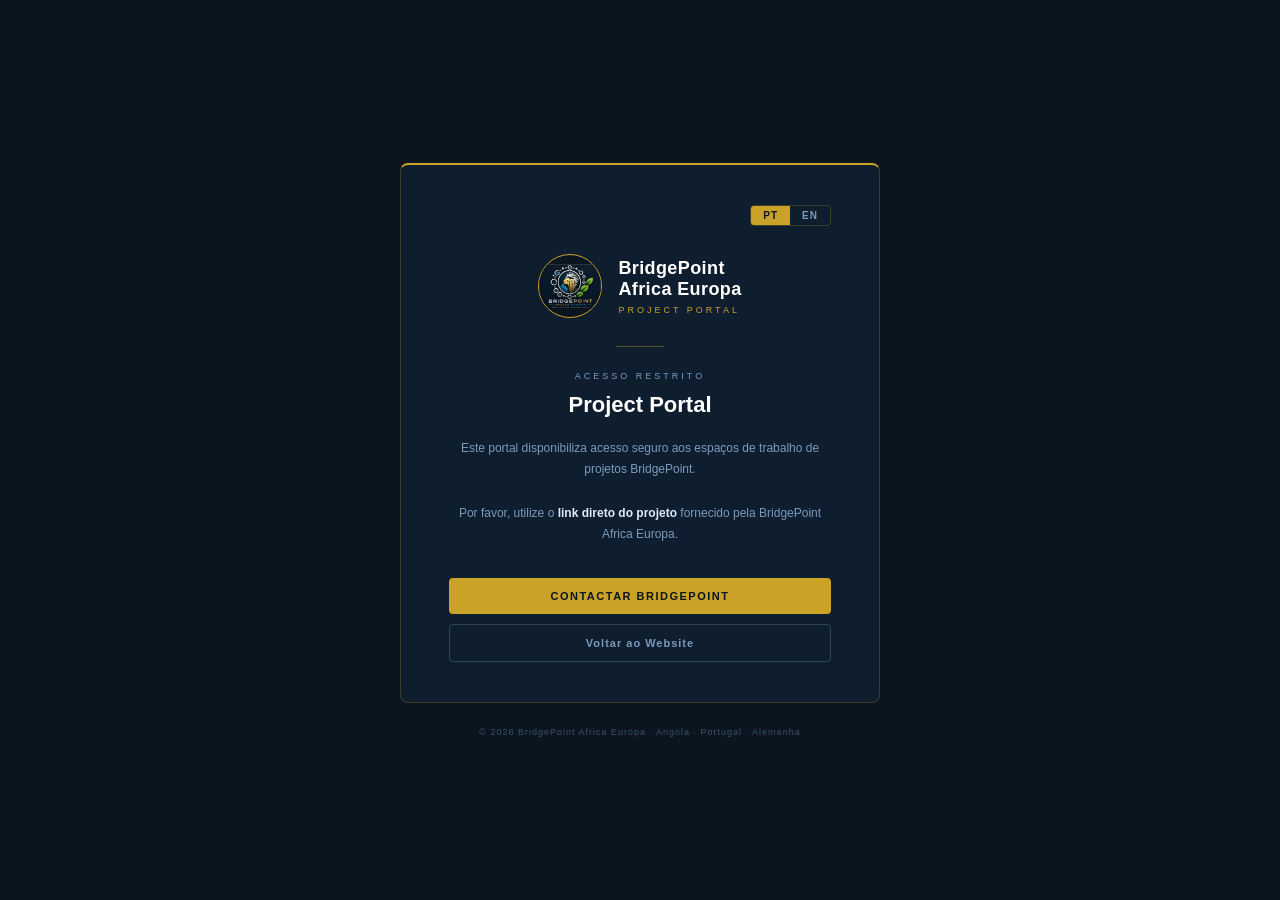
==== commit 1ee0fac7: "Add files via upload" ====
--- a/index.html
+++ b/index.html
@@ -24,43 +24,72 @@
   border:0.5px solid rgba(201,162,39,0.25);
   border-top:2px solid #C9A227;
   border-radius:8px;
-  padding:48px 52px;
+  padding:40px 48px;
   max-width:480px;
   width:100%;
   text-align:center;
 }
-.logo-wrap{
+.lang-toggle{
   display:flex;
+  justify-content:flex-end;
+  margin-bottom:28px;
+  border:.5px solid rgba(201,162,39,0.25);
+  border-radius:4px;
+  overflow:hidden;
+  width:fit-content;
+  margin-left:auto;
+}
+.lang-btn{
+  background:transparent;
+  border:none;
+  padding:4px 12px;
+  font-size:10px;
+  font-weight:700;
+  cursor:pointer;
+  color:#7A9BBC;
+  letter-spacing:1px;
+  transition:all .2s;
+}
+.lang-btn.active{background:#C9A227;color:#0A1520}
+/* Logo + brand side by side */
+.brand-row{
+  display:flex;
+  align-items:center;
   justify-content:center;
+  gap:16px;
   margin-bottom:28px;
 }
 .logo-img{
-  width:72px;
-  height:72px;
+  width:64px;
+  height:64px;
   object-fit:contain;
   border-radius:50%;
   border:1.5px solid #C9A227;
   background:#0A1520;
-}
-.brand{
+  flex-shrink:0;
+}
+.brand-text{
+  text-align:left;
+}
+.brand-name{
   font-size:18px;
   font-weight:700;
   color:#FFFFFF;
-  letter-spacing:0.4px;
-  margin-bottom:4px;
+  letter-spacing:.4px;
+  line-height:1.2;
 }
 .brand-sub{
   font-size:9px;
   color:#C9A227;
-  letter-spacing:3.5px;
-  margin-bottom:32px;
+  letter-spacing:3px;
+  margin-top:4px;
 }
 .divider{
   width:48px;
   height:1px;
   background:#C9A227;
-  opacity:0.4;
-  margin:0 auto 28px;
+  opacity:.4;
+  margin:0 auto 24px;
 }
 .portal-label{
   font-size:9px;
@@ -72,23 +101,17 @@
   font-size:22px;
   font-weight:700;
   color:#FFFFFF;
-  margin-bottom:20px;
+  margin-bottom:18px;
   line-height:1.3;
 }
 .portal-desc{
   font-size:12px;
   color:#7A9BBC;
   line-height:1.8;
-  margin-bottom:36px;
-}
-.portal-desc strong{
-  color:#DDEAF7;
-}
-.btn-group{
-  display:flex;
-  flex-direction:column;
-  gap:10px;
-}
+  margin-bottom:32px;
+}
+.portal-desc strong{color:#DDEAF7}
+.btn-group{display:flex;flex-direction:column;gap:10px}
 .btn-primary{
   display:block;
   background:#C9A227;
@@ -101,14 +124,14 @@
   letter-spacing:1.5px;
   cursor:pointer;
   text-decoration:none;
-  transition:background 0.2s;
+  transition:background .2s;
 }
 .btn-primary:hover{background:#E8C547}
 .btn-secondary{
   display:block;
   background:transparent;
   color:#7A9BBC;
-  border:0.5px solid rgba(122,155,188,0.3);
+  border:.5px solid rgba(122,155,188,.3);
   border-radius:4px;
   padding:12px 24px;
   font-size:11px;
@@ -116,81 +139,47 @@
   letter-spacing:1px;
   cursor:pointer;
   text-decoration:none;
-  transition:all 0.2s;
-}
-.btn-secondary:hover{color:#DDEAF7;border-color:rgba(201,162,39,0.4)}
-.lang-toggle{
-  display:flex;
-  justify-content:center;
-  gap:0;
-  margin-bottom:32px;
-}
-.lang-btn{
-  background:transparent;
-  border:0.5px solid rgba(201,162,39,0.25);
-  padding:4px 12px;
-  font-size:10px;
-  font-weight:700;
-  cursor:pointer;
-  color:#7A9BBC;
+  transition:all .2s;
+}
+.btn-secondary:hover{color:#DDEAF7;border-color:rgba(201,162,39,.4)}
+.footer-note{
+  margin-top:24px;
+  font-size:9px;
+  color:rgba(122,155,188,.45);
   letter-spacing:1px;
-  transition:all 0.2s;
-}
-.lang-btn:first-child{border-radius:4px 0 0 4px}
-.lang-btn:last-child{border-radius:0 4px 4px 0;border-left:none}
-.lang-btn.active{background:#C9A227;color:#0A1520;border-color:#C9A227}
-.footer-note{
-  margin-top:28px;
-  font-size:9px;
-  color:rgba(122,155,188,0.5);
-  letter-spacing:1px;
+  text-align:center;
 }
 </style>
 </head>
 <body>
-
 <div class="card">
 
-  <!-- Language toggle -->
   <div class="lang-toggle">
     <button class="lang-btn active" id="btn-pt" onclick="setLang('pt')">PT</button>
     <button class="lang-btn" id="btn-en" onclick="setLang('en')">EN</button>
   </div>
 
-  <!-- Logo -->
-  <div class="logo-wrap">
-    <img
-      class="logo-img"
-      src="assets/images/bpae-logo.jpg"
-      alt="BridgePoint Africa Europa"
-      onerror="this.style.display='none';document.getElementById('logo-fallback').style.display='flex'"
-    />
-    <div id="logo-fallback" style="display:none;width:72px;height:72px;border-radius:50%;border:1.5px solid #C9A227;background:#0A1520;align-items:center;justify-content:center">
-      <svg width="40" height="40" viewBox="0 0 32 32" fill="none">
-        <circle cx="16" cy="16" r="14" stroke="#C9A227" stroke-width="1.2"/>
-        <ellipse cx="16" cy="16" rx="7" ry="11" stroke="#C9A227" stroke-width=".8" opacity=".5"/>
-        <line x1="3" y1="16" x2="29" y2="16" stroke="#C9A227" stroke-width=".8" opacity=".5"/>
-        <rect x="9" y="12" width="4" height="8" rx="1" fill="#C9A227" opacity=".9"/>
-        <rect x="14" y="9" width="4" height="11" rx="1" fill="#C9A227" opacity=".9"/>
-        <rect x="19" y="11" width="4" height="9" rx="1" fill="#C9A227" opacity=".7"/>
-      </svg>
+  <!-- Logo + Brand Name side by side -->
+  <div class="brand-row">
+    <img class="logo-img" src="[data-uri]" alt="BridgePoint Africa Europa Logo"/>
+    <div class="brand-text">
+      <div class="brand-name">BridgePoint<br/>Africa Europa</div>
+      <div class="brand-sub">PROJECT PORTAL</div>
     </div>
   </div>
 
-  <div class="brand">BridgePoint Africa Europa</div>
-  <div class="brand-sub" id="brand-sub">PROJECT PORTAL</div>
   <div class="divider"></div>
 
   <div class="portal-label" id="portal-label">ACESSO RESTRITO</div>
-  <div class="portal-title" id="portal-title">Project Portal</div>
+  <div class="portal-title">Project Portal</div>
   <div class="portal-desc" id="portal-desc">
     Este portal disponibiliza acesso seguro aos espaços de trabalho de projetos BridgePoint.<br/><br/>
     Por favor, utilize o <strong>link direto do projeto</strong> fornecido pela BridgePoint Africa Europa.
   </div>
 
   <div class="btn-group">
-    <a class="btn-primary" href="mailto:info@bridgepointafricaeuropa.com" id="btn-contact">CONTACTAR BRIDGEPOINT</a>
-    <a class="btn-secondary" href="https://www.bridgepointafricaeuropa.com" id="btn-website">Voltar ao Website</a>
+    <a class="btn-primary" href="mailto:info@bridgepointafreuropa.com" id="btn-contact">CONTACTAR BRIDGEPOINT</a>
+    <a class="btn-secondary" href="https://www.bridgepointafreuropa.com" id="btn-website">Voltar ao Website</a>
   </div>
 
 </div>
@@ -200,40 +189,33 @@
 </div>
 
 <script>
-const copy = {
-  pt: {
-    sub: 'PROJECT PORTAL',
-    label: 'ACESSO RESTRITO',
-    title: 'Project Portal',
-    desc: 'Este portal disponibiliza acesso seguro aos espaços de trabalho de projetos BridgePoint.<br/><br/>Por favor, utilize o <strong>link direto do projeto</strong> fornecido pela BridgePoint Africa Europa.',
-    contact: 'CONTACTAR BRIDGEPOINT',
-    website: 'Voltar ao Website',
-    footer: '© 2026 BridgePoint Africa Europa · Angola · Portugal · Alemanha',
+const C = {
+  pt:{
+    label:'ACESSO RESTRITO',
+    desc:'Este portal disponibiliza acesso seguro aos espaços de trabalho de projetos BridgePoint.<br/><br/>Por favor, utilize o <strong>link direto do projeto</strong> fornecido pela BridgePoint Africa Europa.',
+    contact:'CONTACTAR BRIDGEPOINT',
+    website:'Voltar ao Website',
+    footer:'© 2026 BridgePoint Africa Europa · Angola · Portugal · Alemanha',
   },
-  en: {
-    sub: 'PROJECT PORTAL',
-    label: 'RESTRICTED ACCESS',
-    title: 'Project Portal',
-    desc: 'This portal provides secure access to BridgePoint project workspaces.<br/><br/>Please use the <strong>direct project link</strong> provided by BridgePoint Africa Europa.',
-    contact: 'CONTACT BRIDGEPOINT',
-    website: 'Return to Website',
-    footer: '© 2026 BridgePoint Africa Europa · Angola · Portugal · Germany',
+  en:{
+    label:'RESTRICTED ACCESS',
+    desc:'This portal provides secure access to BridgePoint project workspaces.<br/><br/>Please use the <strong>direct project link</strong> provided by BridgePoint Africa Europa.',
+    contact:'CONTACT BRIDGEPOINT',
+    website:'Return to Website',
+    footer:'© 2026 BridgePoint Africa Europa · Angola · Portugal · Germany',
   },
 };
-
-function setLang(l) {
-  document.getElementById('btn-pt').classList.toggle('active', l === 'pt');
-  document.getElementById('btn-en').classList.toggle('active', l === 'en');
-  const t = copy[l];
-  document.getElementById('brand-sub').textContent   = t.sub;
-  document.getElementById('portal-label').textContent = t.label;
-  document.getElementById('portal-title').textContent = t.title;
-  document.getElementById('portal-desc').innerHTML    = t.desc;
-  document.getElementById('btn-contact').textContent  = t.contact;
-  document.getElementById('btn-website').textContent  = t.website;
-  document.getElementById('footer-note').textContent  = t.footer;
-  document.documentElement.lang = l;
+function setLang(l){
+  document.getElementById('btn-pt').classList.toggle('active',l==='pt');
+  document.getElementById('btn-en').classList.toggle('active',l==='en');
+  const t=C[l];
+  document.getElementById('portal-label').textContent=t.label;
+  document.getElementById('portal-desc').innerHTML=t.desc;
+  document.getElementById('btn-contact').textContent=t.contact;
+  document.getElementById('btn-website').textContent=t.website;
+  document.getElementById('footer-note').textContent=t.footer;
+  document.documentElement.lang=l;
 }
 </script>
 </body>
-</html>
+</html>
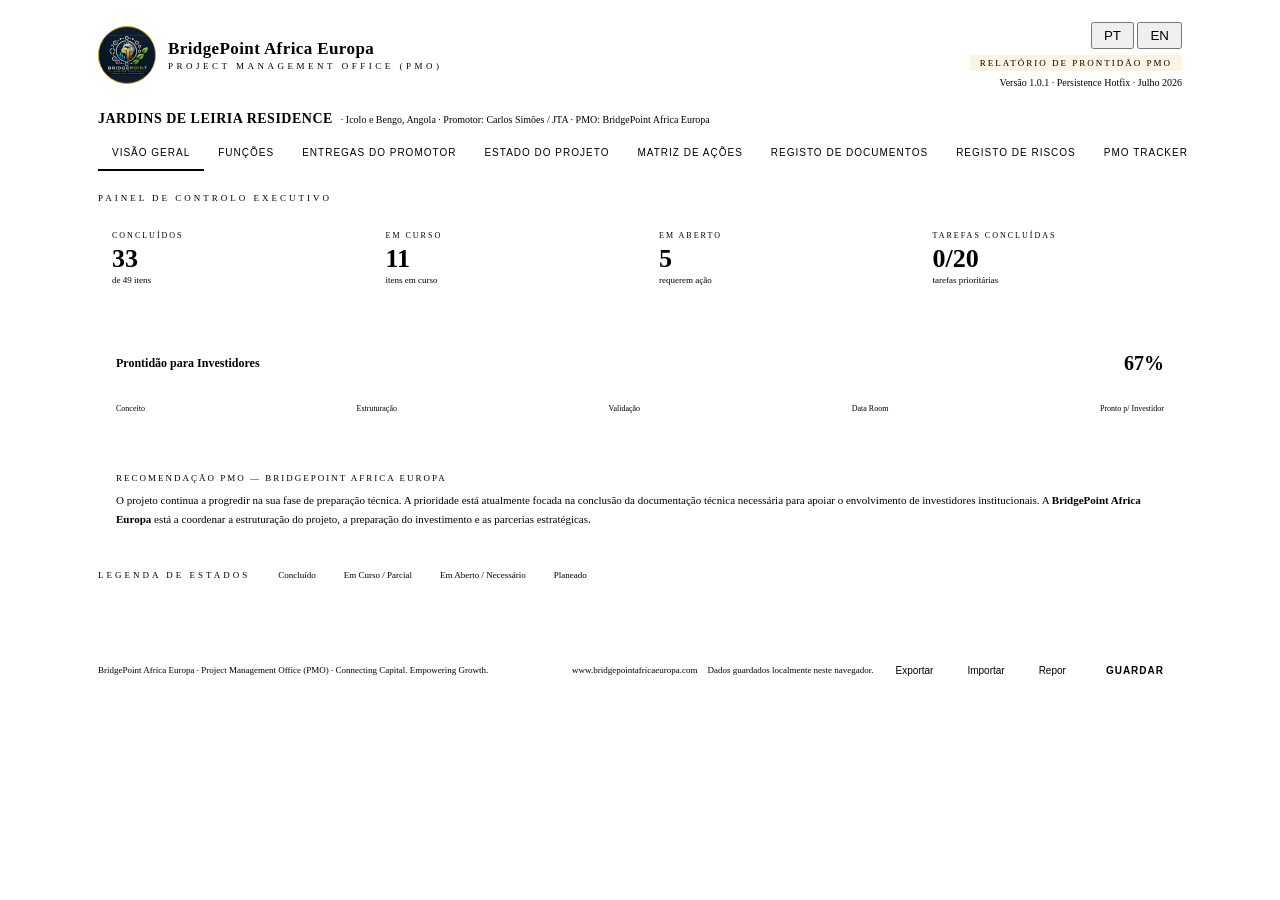
==== commit 80e96ab0: "Add files via upload" ====
--- a/index.html
+++ b/index.html
@@ -3,219 +3,1154 @@
 <head>
 <meta charset="UTF-8"/>
 <meta name="viewport" content="width=device-width, initial-scale=1.0"/>
-<title>BridgePoint Africa Europa — Project Portal</title>
-<meta name="robots" content="noindex, nofollow"/>
+<title>BridgePoint PMO Dashboard</title>
+<link rel="stylesheet" href="../assets/css/shared.css"/>
 <style>
-*{box-sizing:border-box;margin:0;padding:0}
-html,body{height:100%}
-body{
-  font-family:'Segoe UI',Arial,sans-serif;
-  background:#0A1520;
-  color:#E8F0F8;
-  display:flex;
-  flex-direction:column;
-  align-items:center;
-  justify-content:center;
-  min-height:100vh;
-  padding:24px;
-}
-.card{
-  background:#0F1E2E;
-  border:0.5px solid rgba(201,162,39,0.25);
-  border-top:2px solid #C9A227;
-  border-radius:8px;
-  padding:40px 48px;
-  max-width:480px;
-  width:100%;
-  text-align:center;
-}
-.lang-toggle{
-  display:flex;
-  justify-content:flex-end;
-  margin-bottom:28px;
-  border:.5px solid rgba(201,162,39,0.25);
-  border-radius:4px;
-  overflow:hidden;
-  width:fit-content;
-  margin-left:auto;
-}
-.lang-btn{
-  background:transparent;
-  border:none;
-  padding:4px 12px;
-  font-size:10px;
-  font-weight:700;
-  cursor:pointer;
-  color:#7A9BBC;
-  letter-spacing:1px;
-  transition:all .2s;
-}
-.lang-btn.active{background:#C9A227;color:#0A1520}
-/* Logo + brand side by side */
-.brand-row{
-  display:flex;
-  align-items:center;
-  justify-content:center;
-  gap:16px;
-  margin-bottom:28px;
-}
-.logo-img{
-  width:64px;
-  height:64px;
-  object-fit:contain;
-  border-radius:50%;
-  border:1.5px solid #C9A227;
-  background:#0A1520;
-  flex-shrink:0;
-}
-.brand-text{
-  text-align:left;
-}
-.brand-name{
-  font-size:18px;
-  font-weight:700;
-  color:#FFFFFF;
-  letter-spacing:.4px;
-  line-height:1.2;
-}
-.brand-sub{
-  font-size:9px;
-  color:#C9A227;
-  letter-spacing:3px;
-  margin-top:4px;
-}
-.divider{
-  width:48px;
-  height:1px;
-  background:#C9A227;
-  opacity:.4;
-  margin:0 auto 24px;
-}
-.portal-label{
-  font-size:9px;
-  letter-spacing:3px;
-  color:#7A9BBC;
-  margin-bottom:10px;
-}
-.portal-title{
-  font-size:22px;
-  font-weight:700;
-  color:#FFFFFF;
-  margin-bottom:18px;
-  line-height:1.3;
-}
-.portal-desc{
-  font-size:12px;
-  color:#7A9BBC;
-  line-height:1.8;
-  margin-bottom:32px;
-}
-.portal-desc strong{color:#DDEAF7}
-.btn-group{display:flex;flex-direction:column;gap:10px}
-.btn-primary{
-  display:block;
-  background:#C9A227;
-  color:#0A1520;
-  border:none;
-  border-radius:4px;
-  padding:12px 24px;
-  font-size:11px;
-  font-weight:700;
-  letter-spacing:1.5px;
-  cursor:pointer;
-  text-decoration:none;
-  transition:background .2s;
-}
-.btn-primary:hover{background:#E8C547}
-.btn-secondary{
-  display:block;
-  background:transparent;
-  color:#7A9BBC;
-  border:.5px solid rgba(122,155,188,.3);
-  border-radius:4px;
-  padding:12px 24px;
-  font-size:11px;
-  font-weight:600;
-  letter-spacing:1px;
-  cursor:pointer;
-  text-decoration:none;
-  transition:all .2s;
-}
-.btn-secondary:hover{color:#DDEAF7;border-color:rgba(201,162,39,.4)}
-.footer-note{
-  margin-top:24px;
-  font-size:9px;
-  color:rgba(122,155,188,.45);
-  letter-spacing:1px;
-  text-align:center;
-}
+body{font-size:14px}
+.app{max-width:1140px;margin:0 auto;padding:0 0 48px}
+
+/* ── HEADER ── */
+.header{background:var(--navy2);border-bottom:2px solid var(--gold)}
+.header-top{display:flex;align-items:center;justify-content:space-between;padding:14px 28px;flex-wrap:wrap;gap:10px}
+.logo-area{display:flex;align-items:center;gap:12px}
+.logo-circle{width:46px;height:46px;background:var(--navy4);border:1.5px solid var(--gold);border-radius:50%;display:flex;align-items:center;justify-content:center;flex-shrink:0}
+.brand-name{font-size:17px;font-weight:700;color:var(--white);letter-spacing:.4px}
+.brand-pcc{font-size:9px;color:var(--gold);letter-spacing:3.5px;margin-top:2px}
+.header-right{display:flex;flex-direction:column;align-items:flex-end;gap:6px}
+.doc-badge{background:rgba(201,162,39,.12);border:.5px solid var(--gold);border-radius:3px;padding:3px 10px;font-size:9px;color:var(--gold);letter-spacing:2px;display:inline-block}
+.doc-version{font-size:10px;color:var(--muted)}
+.lang-toggle{border:.5px solid var(--border)}
+.lang-btn{padding:4px 11px}
+.project-bar{background:var(--navy3);border-top:.5px solid var(--border);padding:9px 28px;display:flex;align-items:center;gap:8px;flex-wrap:wrap}
+.project-title{font-size:14px;font-weight:700;color:var(--white);letter-spacing:.5px}
+.project-meta{font-size:10px;color:var(--muted)}
+
+/* ── TABS ── */
+.tabs{display:flex;padding:0 28px;background:var(--navy2);border-bottom:.5px solid var(--border);overflow-x:auto;gap:0}
+.tab{padding:11px 14px;font-size:10px;letter-spacing:1px;color:var(--muted);cursor:pointer;border-bottom:2px solid transparent;transition:all .2s;background:none;border-top:none;border-left:none;border-right:none;white-space:nowrap}
+.tab:hover{color:var(--light)}
+.tab.active{color:var(--gold);border-bottom-color:var(--gold)}
+
+/* ── MAIN ── */
+.main{padding:22px 28px;display:none}
+.main.active{display:block}
+.slabel{font-size:9px;letter-spacing:3px;color:var(--muted);margin-bottom:14px;text-transform:uppercase}
+
+/* ── KPI CARDS ── */
+.kpi-grid{display:grid;grid-template-columns:repeat(4,1fr);gap:10px;margin-bottom:24px}
+@media(max-width:680px){.kpi-grid{grid-template-columns:repeat(2,1fr)}}
+.kpi-card{background:var(--navy2);border:.5px solid var(--border);border-radius:6px;padding:14px;position:relative;overflow:hidden}
+.kpi-card::before{content:'';position:absolute;top:0;left:0;right:0;height:3px;background:var(--gold)}
+.kpi-lbl{font-size:8px;color:var(--muted);letter-spacing:2px;margin-bottom:6px}
+.kpi-num{font-size:26px;font-weight:700;line-height:1}
+.kpi-sub{font-size:9px;color:var(--muted);margin-top:3px}
+.kpi-bar{height:3px;background:rgba(255,255,255,.08);border-radius:2px;margin-top:8px;overflow:hidden}
+.kpi-bar-fill{height:100%;border-radius:2px;transition:width .6s}
+
+/* ── PROGRESS ── */
+.prog-wrap{background:var(--navy2);border:.5px solid var(--border);border-radius:6px;padding:18px;margin-bottom:24px}
+.prog-hdr{display:flex;justify-content:space-between;align-items:center;margin-bottom:12px}
+.prog-title{font-size:12px;font-weight:600;color:var(--white)}
+.prog-pct{font-size:20px;font-weight:700;color:var(--gold)}
+.big-bar{height:9px;background:rgba(255,255,255,.07);border-radius:5px;overflow:hidden;margin-bottom:8px}
+.big-bar-fill{height:100%;border-radius:5px;transition:width .8s;background:linear-gradient(90deg,var(--gold),var(--gold3))}
+.phase-labels{display:flex;justify-content:space-between;flex-wrap:wrap;gap:3px}
+.phase-lbl{font-size:8px;color:var(--muted)}
+
+/* ── REC BOX ── */
+.rec-box{background:var(--navy3);border-left:3px solid var(--gold);border-radius:0 6px 6px 0;padding:18px;margin-bottom:22px}
+.rec-title{font-size:9px;letter-spacing:2px;color:var(--gold);margin-bottom:8px}
+.rec-text{font-size:11px;color:var(--light);line-height:1.75}
+
+/* ── LEGEND ── */
+.legend{display:flex;gap:14px;align-items:center;flex-wrap:wrap;margin-bottom:14px}
+.legend-item{display:flex;align-items:center;gap:5px;font-size:9px;color:var(--muted)}
+.sdot{width:9px;height:9px;border-radius:50%;flex-shrink:0}
+.dg{background:var(--green)}.da{background:var(--amber)}.dr{background:var(--red)}.db{background:var(--blue)}
+
+/* ── GENERIC TABLE ── */
+.gtable{width:100%;border-collapse:collapse;font-size:11px;margin-bottom:20px}
+.gtable th{background:var(--navy3);color:var(--gold);font-size:9px;letter-spacing:1.5px;padding:9px 13px;text-align:left;font-weight:600;border-bottom:.5px solid var(--border)}
+.gtable td{padding:8px 13px;border-bottom:.5px solid rgba(255,255,255,.04);color:var(--light);vertical-align:middle}
+.gtable tr:hover td{background:rgba(255,255,255,.02)}
+.gtable input[type=text],.gtable input[type=date]{background:var(--navy3);border:.5px solid var(--border);border-radius:3px;padding:3px 7px;font-size:11px;color:var(--white);outline:none;width:100%}
+.gtable input:focus{border-color:var(--gold)}
+
+/* ── STATUS BLOCK (project status tab) ── */
+.cat-block{background:var(--navy2);border:.5px solid var(--border);border-radius:6px;margin-bottom:11px;overflow:hidden}
+.cat-hdr{background:var(--navy3);padding:10px 14px;display:flex;align-items:center;justify-content:space-between;border-bottom:.5px solid var(--border)}
+.cat-title{font-size:10px;font-weight:700;color:var(--gold);letter-spacing:1px}
+.cat-stats{font-size:9px;color:var(--muted)}
+.srow{display:grid;grid-template-columns:1fr auto auto;align-items:center;padding:9px 14px;border-bottom:.5px solid rgba(255,255,255,.04);gap:10px}
+.srow:last-child{border-bottom:none}
+.srow:hover{background:rgba(255,255,255,.02)}
+.row-lbl{font-size:11px;color:var(--light)}
+.ssel{background:transparent;border:.5px solid rgba(255,255,255,.14);border-radius:4px;padding:3px 7px;font-size:10px;cursor:pointer;outline:none;color:var(--white)}
+.ssel:hover{border-color:var(--gold)}
+.ssel option{background:#1A2D40;color:var(--white)}
+
+/* ── PILLS ── */
+.pill{display:inline-block;font-size:9px;padding:2px 8px;border-radius:10px;font-weight:600;letter-spacing:.4px;white-space:nowrap}
+.pg{background:rgba(46,204,113,.14);color:var(--green);border:.5px solid rgba(46,204,113,.3)}
+.pa{background:rgba(243,156,18,.14);color:var(--amber);border:.5px solid rgba(243,156,18,.3)}
+.pr{background:rgba(231,76,60,.14);color:var(--red);border:.5px solid rgba(231,76,60,.3)}
+.pb{background:rgba(52,152,219,.14);color:var(--blue);border:.5px solid rgba(52,152,219,.3)}
+.pw{background:rgba(122,155,188,.14);color:var(--muted);border:.5px solid rgba(122,155,188,.3)}
+
+/* ── RISK MATRIX CELLS ── */
+.risk-h{color:var(--red);font-weight:700}
+.risk-m{color:var(--amber);font-weight:600}
+.risk-l{color:var(--green)}
+.risk-c{color:#C850C0;font-weight:700}
+
+/* ── ROADMAP ── */
+.rm-wrap{display:flex;flex-direction:column;position:relative;padding-left:30px}
+.rm-wrap::before{content:'';position:absolute;left:10px;top:8px;bottom:8px;width:1px;background:var(--border)}
+.rm-step{position:relative;padding:9px 0 9px 20px;display:flex;align-items:flex-start;gap:12px}
+.rm-dot{width:20px;height:20px;border-radius:50%;border:2px solid var(--border);background:var(--navy2);position:absolute;left:-30px;top:8px;z-index:1;transition:all .3s}
+.rm-dot.done{background:var(--green);border-color:var(--green)}
+.rm-dot.active{background:var(--amber);border-color:var(--amber)}
+.rm-dot.open{background:var(--navy3);border-color:rgba(255,255,255,.2)}
+.rm-content{flex:1}
+.rm-t{font-size:11px;font-weight:600;color:var(--light)}
+.rm-n{font-size:9px;color:var(--muted);margin-top:2px}
+
+/* ── PRIORITY TASKS ── */
+.psec{margin-bottom:22px}
+.phdr{display:flex;align-items:center;gap:9px;margin-bottom:9px;flex-wrap:wrap}
+.pbadge{font-size:8px;letter-spacing:2px;padding:3px 8px;border-radius:2px;font-weight:700}
+.p1b{background:rgba(231,76,60,.14);color:#E74C3C;border:.5px solid rgba(231,76,60,.3)}
+.p2b{background:rgba(243,156,18,.14);color:#F39C12;border:.5px solid rgba(243,156,18,.3)}
+.p3b{background:rgba(52,152,219,.14);color:#3498DB;border:.5px solid rgba(52,152,219,.3)}
+.p4b{background:rgba(149,165,166,.14);color:#95A5A6;border:.5px solid rgba(149,165,166,.3)}
+.tlist{display:flex;flex-direction:column;gap:3px}
+.titem{display:flex;align-items:center;gap:9px;padding:7px 13px;background:var(--navy2);border:.5px solid var(--border);border-radius:4px;cursor:pointer;transition:background .2s}
+.titem:hover{background:var(--navy3)}
+.tcb{width:15px;height:15px;border-radius:3px;border:1.5px solid var(--border);display:flex;align-items:center;justify-content:center;flex-shrink:0;transition:all .2s}
+.tcb.chk{background:var(--green);border-color:var(--green)}
+.ttxt{font-size:11px;color:var(--light)}
+.ttxt.done{text-decoration:line-through;color:var(--muted)}
+
+/* ── MEETING LOG ── */
+.log-wrap{background:var(--navy2);border:.5px solid var(--border);border-radius:6px;overflow:hidden;margin-bottom:18px}
+.log-hdr{padding:10px 14px;border-bottom:.5px solid var(--border);background:var(--navy3);font-size:10px;font-weight:700;color:var(--gold);letter-spacing:1px}
+.log-entry{padding:9px 14px;border-bottom:.5px solid rgba(255,255,255,.04);display:flex;gap:10px;align-items:flex-start}
+.log-date{font-size:9px;color:var(--gold);white-space:nowrap;font-weight:700;min-width:88px}
+.log-txt{font-size:11px;color:var(--muted);line-height:1.55;flex:1}
+.log-del{background:none;border:none;color:rgba(231,76,60,.35);cursor:pointer;font-size:15px;padding:0 3px;flex-shrink:0}
+.log-del:hover{color:var(--red)}
+.log-form{padding:10px 14px;display:flex;gap:7px}
+.log-inp{flex:1;background:var(--navy3);border:.5px solid var(--border);border-radius:4px;padding:6px 9px;font-size:11px;color:var(--white);outline:none}
+.log-inp:focus{border-color:var(--gold)}
+.log-add{background:var(--gold);color:var(--navy);border:none;border-radius:4px;padding:6px 13px;font-size:10px;font-weight:700;cursor:pointer;white-space:nowrap}
+.log-add:hover{background:var(--gold3)}
+
+/* ── ADD ROW BUTTON ── */
+.add-row-btn{background:transparent;border:.5px dashed var(--border);border-radius:4px;padding:7px 14px;font-size:10px;color:var(--muted);cursor:pointer;width:100%;margin-top:6px;transition:all .2s}
+.add-row-btn:hover{border-color:var(--gold);color:var(--gold)}
+
+/* ── FOOTER ── */
+.footer{border-top:.5px solid var(--border);padding:14px 28px;display:flex;justify-content:space-between;align-items:center;flex-wrap:wrap;gap:10px;margin-top:28px}
+.footer-brand{font-size:9px;color:var(--muted)}
+.footer-actions{display:flex;gap:10px;align-items:center;flex-wrap:wrap}
+.save-btn{background:var(--gold);color:var(--navy);border:none;border-radius:4px;padding:7px 18px;font-size:10px;font-weight:700;cursor:pointer;letter-spacing:1px}
+.save-btn:hover{background:var(--gold3)}
+.reset-btn{background:transparent;color:var(--muted);border:.5px solid var(--border);border-radius:4px;padding:7px 12px;font-size:10px;cursor:pointer}
+.reset-btn:hover{color:var(--red);border-color:var(--red)}
+
+/* ── TOAST ── */
+.toast{position:fixed;bottom:18px;right:18px;background:var(--green);color:#fff;padding:9px 16px;border-radius:4px;font-size:11px;font-weight:700;opacity:0;transition:opacity .3s;pointer-events:none;z-index:9999}
+.toast.show{opacity:1}
+.toast.error{background:var(--red)}
 </style>
 </head>
 <body>
-<div class="card">
-
-  <div class="lang-toggle">
-    <button class="lang-btn active" id="btn-pt" onclick="setLang('pt')">PT</button>
-    <button class="lang-btn" id="btn-en" onclick="setLang('en')">EN</button>
-  </div>
-
-  <!-- Logo + Brand Name side by side -->
-  <div class="brand-row">
-    <img class="logo-img" src="[data-uri]" alt="BridgePoint Africa Europa Logo"/>
-    <div class="brand-text">
-      <div class="brand-name">BridgePoint<br/>Africa Europa</div>
-      <div class="brand-sub">PROJECT PORTAL</div>
+<div class="app">
+
+<!-- HEADER -->
+<div class="header">
+  <div class="header-top">
+    <div class="logo-area">
+      <img src="../assets/css/images/bpae-logo.jpg" alt="BridgePoint Africa Europa Logo" style="width:56px;height:56px;object-fit:contain;border-radius:50%;border:1.5px solid #C9A227;background:#0F1E2E;flex-shrink:0"/>
+      <div>
+        <div class="brand-name">BridgePoint Africa Europa</div>
+        <div class="brand-pcc" id="hdr-pcc">PROJECT CONTROL CENTER</div>
+      </div>
+    </div>
+    <div class="header-right">
+      <div class="lang-toggle">
+        <button class="lang-btn active" id="btn-pt" onclick="setLang('pt')">PT</button>
+        <button class="lang-btn" id="btn-en" onclick="setLang('en')">EN</button>
+      </div>
+      <div class="doc-badge" id="hdr-badge"></div>
+      <div class="doc-version" id="hdr-version"></div>
     </div>
   </div>
-
-  <div class="divider"></div>
-
-  <div class="portal-label" id="portal-label">ACESSO RESTRITO</div>
-  <div class="portal-title">Project Portal</div>
-  <div class="portal-desc" id="portal-desc">
-    Este portal disponibiliza acesso seguro aos espaços de trabalho de projetos BridgePoint.<br/><br/>
-    Por favor, utilize o <strong>link direto do projeto</strong> fornecido pela BridgePoint Africa Europa.
+  <div class="project-bar">
+    <div class="project-title">JARDINS DE LEIRIA RESIDENCE</div>
+    <div class="project-meta" id="hdr-meta"></div>
   </div>
-
-  <div class="btn-group">
-    <a class="btn-primary" href="mailto:info@bridgepointafreuropa.com" id="btn-contact">CONTACTAR BRIDGEPOINT</a>
-    <a class="btn-secondary" href="https://www.bridgepointafreuropa.com" id="btn-website">Voltar ao Website</a>
+</div>
+
+<!-- TABS -->
+<div class="tabs" id="tabs-container"></div>
+
+<!-- TAB PANELS (created dynamically) -->
+<div id="tab-overview" class="main active"></div>
+<div id="tab-roles" class="main"></div>
+<div id="tab-deliverables" class="main"></div>
+<div id="tab-status" class="main"></div>
+<div id="tab-action" class="main"></div>
+<div id="tab-docreg" class="main"></div>
+<div id="tab-risk" class="main"></div>
+<div id="tab-tracker" class="main"></div>
+<div id="tab-roadmap" class="main"></div>
+<div id="tab-decisions" class="main"></div>
+<div id="tab-log" class="main"></div>
+
+<!-- FOOTER -->
+<div class="footer">
+  <div class="footer-brand">BridgePoint Africa Europa · Project Management Office (PMO) · Connecting Capital. Empowering Growth.</div>
+  <div class="footer-actions">
+    <span style="font-size:9px;color:var(--muted)">www.bridgepointafricaeuropa.com</span>
+    <span id="storage-notice" style="font-size:9px;color:var(--muted)"></span>
+    <input type="file" id="import-file" accept="application/json,.json" style="display:none" onchange="handleImportFile(event)"/>
+    <button class="reset-btn" id="btn-export" onclick="exportState()"></button>
+    <button class="reset-btn" id="btn-import" onclick="document.getElementById('import-file').click()"></button>
+    <button class="reset-btn" id="btn-reset" onclick="resetConfirm()"></button>
+    <button class="save-btn" id="btn-save" onclick="saveAll()"></button>
   </div>
-
 </div>
-
-<div class="footer-note" id="footer-note">
-  © 2026 BridgePoint Africa Europa · Angola · Portugal · Alemanha
 </div>
+<div class="toast" id="toast"></div>
 
 <script>
-const C = {
-  pt:{
-    label:'ACESSO RESTRITO',
-    desc:'Este portal disponibiliza acesso seguro aos espaços de trabalho de projetos BridgePoint.<br/><br/>Por favor, utilize o <strong>link direto do projeto</strong> fornecido pela BridgePoint Africa Europa.',
-    contact:'CONTACTAR BRIDGEPOINT',
-    website:'Voltar ao Website',
-    footer:'© 2026 BridgePoint Africa Europa · Angola · Portugal · Alemanha',
+// ═══════════════════════════════════════════════════════════
+// TRANSLATIONS
+// ═══════════════════════════════════════════════════════════
+const T = {
+pt:{
+  pcc:'PROJECT MANAGEMENT OFFICE (PMO)',
+  badge:'RELATÓRIO DE PRONTIDÃO PMO',
+  version:'Versão 1.0.1 · Persistence Hotfix · Julho 2026',
+  meta:'· Icolo e Bengo, Angola · Promotor: Carlos Simões / JTA · PMO: BridgePoint Africa Europa',
+  save:'GUARDAR',
+  reset:'Repor',
+  saved:'Progresso guardado ✓',
+  saveError:'Falha ao guardar — tente novamente',
+  storageNotice:'Dados guardados localmente neste navegador.',
+  exportBtn:'Exportar',
+  importBtn:'Importar',
+  exportDone:'Cópia de segurança exportada ✓',
+  exportError:'Falha ao exportar dados',
+  importDone:'Dados importados ✓',
+  importError:'Falha ao importar dados',
+  importInvalid:'Ficheiro inválido — importação cancelada',
+  importConfirm:'Isto vai substituir todos os dados atuais por este ficheiro. Continuar?',
+  resetMsg:'Tem a certeza que pretende repor todos os dados?',
+  resetDone:'Dados repostos.',
+  addRow:'+ Adicionar linha',
+  addEntry:'+ Entrada',
+  logPlaceholder:'Inserir nota de reunião…',
+  tabs:['VISÃO GERAL','FUNÇÕES','ENTREGAS DO PROMOTOR','ESTADO DO PROJETO','MATRIZ DE AÇÕES','REGISTO DE DOCUMENTOS','REGISTO DE RISCOS','PMO TRACKER','ROADMAP','REGISTO DE DECISÕES','REGISTO DE REUNIÕES'],
+  tabIds:['overview','roles','deliverables','status','action','docreg','risk','tracker','roadmap','decisions','log'],
+  overviewSec:'Painel de Controlo Executivo',
+  investorReadiness:'Prontidão para Investidores',
+  phases:['Conceito','Estruturação','Validação','Data Room','Pronto p/ Investidor'],
+  recTitle:'RECOMENDAÇÃO PMO — BRIDGEPOINT AFRICA EUROPA',
+  recText:'O projeto continua a progredir na sua fase de preparação técnica. A prioridade está atualmente focada na conclusão da documentação técnica necessária para apoiar o envolvimento de investidores institucionais. A <strong style="color:var(--gold)">BridgePoint Africa Europa</strong> está a coordenar a estruturação do projeto, a preparação do investimento e as parcerias estratégicas.',
+  kpiLbls:['CONCLUÍDOS','EM CURSO','EM ABERTO','TAREFAS CONCLUÍDAS'],
+  kpiSubs:s=>[`de ${s.total} itens`,'itens em curso','requerem ação','tarefas prioritárias'],
+  legendSec:'Legenda de estados',
+  legendItems:['Concluído','Em Curso / Parcial','Em Aberto / Necessário','Planeado'],
+  rolesSec:'Distribuição de Funções e Responsabilidades',
+  thArea:'ÁREA',thResp:'RESPONSÁVEL',thStatus:'ESTADO',
+  pillDone:'Concluído',pillOngoing:'Em curso',pillOpen:'Em aberto',pillPrep:'Em preparação',pillEval:'Em avaliação',
+  roles:[
+    {area:'Desenvolvimento do Projeto',resp:'Carlos Simões / JTA',st:'done'},
+    {area:'Coordenação Estratégica',resp:'BridgePoint Africa Europa',st:'done'},
+    {area:'Prontidão para Investidores',resp:'BridgePoint Africa Europa',st:'ongoing'},
+    {area:'Abordagem Internacional a Investidores',resp:'BridgePoint Africa Europa',st:'prep'},
+    {area:'Planeamento Técnico',resp:'Equipa do Projeto Angola',st:'ongoing'},
+    {area:'Documentação Jurídica',resp:'Equipa do Projeto Angola',st:'ongoing'},
+    {area:'Validação Financeira',resp:'Externo',st:'open'},
+    {area:'Parceiro Estratégico de Estruturação Técnica e Execução (Em Avaliação)',resp:'CLIU',st:'eval'},
+  ],
+  cliuScopeTitle:'CLIU — ÂMBITO / POSSÍVEIS ÁREAS DE CONTRIBUTO',
+  cliuScopeText:'Potencial parceiro estratégico para apoiar o projeto desde a estruturação técnica e o planeamento executivo até à engenharia de custos, estratégia construtiva, otimização técnica, controlo de qualidade, gestão de riscos da construção e possível execução futura. Não existe contrato de EPC, empreitada geral ou nomeação formal confirmados. Áreas de contributo em avaliação: Estruturação técnica · Planeamento executivo · Engenharia de custos e orçamentação · Estratégia construtiva · Controlo de qualidade · Gestão de riscos na construção. A execução futura da obra é um possível contributo em fase posterior, e não uma responsabilidade já atribuída.',
+  delivSec:'Entregas Necessárias do Promotor do Projeto',
+  delivNote:'A BridgePoint não está à espera — está à espera de input. Os itens abaixo são documentos que o promotor deve entregar para que a BridgePoint possa avançar.',
+  thDoc:'DOCUMENTO',thOwner:'RESPONSÁVEL',thDeadline:'PRAZO',thSt:'ESTADO',thNotes:'NOTAS',
+  delivStatusOpts:{green:'✓ Recebido',amber:'◐ Em Preparação',red:'○ Em Falta',blue:'◇ Agendado'},
+  delivItems:[
+    {doc:'Business Plan Atualizado',owner:'Carlos Simões',deadline:'',st:'amber',notes:''},
+    {doc:'Modelo Financeiro',owner:'Carlos Simões',deadline:'',st:'amber',notes:'Modelo final em elaboração; estratégia de investimento já avançada'},
+    {doc:'Levantamento Topográfico',owner:'Carlos / Equipa Técnica',deadline:'',st:'amber',notes:'≈70% concluído'},
+    {doc:'Plano Diretor (Masterplan)',owner:'Carlos Simões',deadline:'',st:'amber',notes:'Existente, em validação técnica paralela ao levantamento'},
+    {doc:'Medições (BoQ)',owner:'Carlos Simões',deadline:'',st:'red',notes:'Depende de: Levantamento Topográfico → Engenharia Final → BoQ'},
+    {doc:'Alvará Atualizado',owner:'Carlos Simões',deadline:'',st:'amber',notes:''},
+    {doc:'Estimativas de Custos de Construção',owner:'Carlos Simões',deadline:'',st:'amber',notes:'Indicações preliminares de custos de construção, sujeitas a validação através de Mapa de Quantidades e análise técnica de custos. Valores mencionados em reunião: AOA 25.000.000 (construção em tosco) e AOA 45.000.000 (chave na mão) — indicações preliminares, não orçamentos aprovados.'},
+    {doc:'Contributo Técnico da CLIU para o Projeto Jardins de Leiria Residence',owner:'CLIU',deadline:'',st:'amber',notes:'Documento destinado a definir o possível contributo da CLIU em: estruturação técnica, planeamento executivo, orçamentação, estratégia construtiva, controlo de qualidade e gestão de riscos na construção. Em preparação — não concluído.'},
+  ],
+  statusSec:'Estado Atual do Projeto — clique no estado para atualizar',
+  statusOpts:{green:'✓ Concluído',amber:'◐ Em Curso',red:'○ Em Aberto',blue:'◇ Planeado'},
+  catCompleted:'concluídos',
+  categories:[
+    {id:'structure',title:'ESTRUTURA DO PROJETO',items:['Definição do projeto','Posicionamento do projeto','Análise do público-alvo','Proposta de valor','Posicionamento internacional']},
+    {id:'docs',title:'DOCUMENTAÇÃO ESTRATÉGICA',items:['Executive Summary','Preliminary Investment Pitch','Preliminary Financial Structure','Preliminary Investor Presentation','Investor Narrative','Investment Strategy']},
+    {id:'finance',title:'MODELO FINANCEIRO INTEGRADO E ESTRUTURAÇÃO DE INVESTIMENTO',items:['Modelo CAPEX (Preliminar)','Modelo de receitas','Projeções de cash flow','Cenários de ROI','Análise de sensibilidade','Pressupostos financeiros documentados','Integração final do modelo financeiro']},
+    {id:'ir',title:'PRONTIDÃO PARA INVESTIDORES',items:['Investor Readiness Assessment','Preliminary Due Diligence Framework','Avaliação de riscos','Recomendações de governação','Roadmap de Investor Engagement','Due Diligence Matrix','Investment Memorandum Final','Pronto para Investidor']},
+    {id:'legal',title:'JURÍDICO',items:['Comprovativos de propriedade','Surface Rights','Estrutura societária','Licenças e autorizações','Contratos']},
+    {id:'tech',title:'TÉCNICO',items:['Plano Diretor (Masterplan)','Topografia','Arquitetura','Planeamento de infraestruturas','Medições (BoQ)','Custos de construção vinculativos']},
+    {id:'finval',title:'VALIDAÇÃO FINANCEIRA',items:['Modelo financeiro (Preliminar)','CAPEX finalizado','Estratégia de vendas','Análise de mercado','Validação externa','Auditoria independente']},
+    {id:'pmo',title:'PMO',items:['Estrutura do projeto criada','Marcos definidos','Fases de trabalho definidas','Prioridades estabelecidas','Investor Journey definida','PMO Progress Tracker']},
+  ],
+  actionSec:'Matriz de Ações PMO — rastreamento por tarefa',
+  thAction:'AÇÃO',thActionOwner:'RESPONSÁVEL',thDue:'PRAZO',thActionSt:'ESTADO',
+  actionStatusOpts:{green:'✓ Concluído',amber:'◐ Em Curso',red:'○ Em Aberto',waiting:'⏳ Aguardando',blocked:'🚫 Bloqueado'},
+  actionItems:[
+    {action:'Estruturação Financeira',owner:'BridgePoint / Carlos',due:'',st:'amber'},
+    {action:'Levantamento Topográfico',owner:'Carlos / Equipa Técnica',due:'',st:'amber'},
+    {action:'Receber Masterplan Final',owner:'Carlos Simões',due:'',st:'waiting'},
+    {action:'Documentação para Investidores',owner:'BridgePoint Africa Europa',due:'',st:'amber'},
+    {action:'Parcerias Estratégicas',owner:'BridgePoint Africa Europa',due:'',st:'amber'},
+    {action:'Avaliação da CLIU',owner:'BridgePoint Africa Europa',due:'',st:'amber'},
+    {action:'Preparar Documento de Contributo Técnico da CLIU',owner:'CLIU',due:'',st:'amber'},
+    {action:'Definir Necessidades Técnicas Prioritárias',owner:'CLIU',due:'',st:'amber'},
+    {action:'Desenvolver Cronograma Físico e Financeiro de Execução',owner:'CLIU + BridgePoint',due:'',st:'amber'},
+    {action:'Validação Futura do BoQ e dos Custos de Construção',owner:'CLIU + Equipa Técnica do Projeto',due:'',st:'waiting'},
+    {action:'Avaliar Modelos de Construção por Fases',owner:'CLIU',due:'',st:'amber'},
+    {action:'Identificar Oportunidades de Otimização do CAPEX Sem Reduzir a Qualidade',owner:'CLIU',due:'',st:'amber'},
+    {action:'Definir Modelo de Colaboração entre Parceiros',owner:'BridgePoint Africa Europa',due:'',st:'amber'},
+    {action:'Validação Financeira Externa',owner:'Externo',due:'',st:'blocked'},
+    {action:'Investor Outreach',owner:'BridgePoint',due:'Após conclusão da documentação técnica',st:'waiting'},
+    {action:'Preparar Data Room',owner:'BridgePoint',due:'',st:'blocked'},
+    {action:'Processo NDA',owner:'BridgePoint',due:'',st:'blocked'},
+  ],
+  docregSec:'Registo de Documentos do Projeto',
+  thDocName:'DOCUMENTO',thVer:'VERSÃO',thDate:'DATA',thDocSt:'ESTADO',thDocOwner:'RESPONSÁVEL',thDocNotes:'NOTAS',
+  docStatusOpts:{active:'✓ Ativo',draft:'◐ Rascunho',pending:'○ Pendente',superseded:'— Substituído'},
+  docItems:[
+    {name:'Business Plan',ver:'Draft 4',date:'',st:'pending',owner:'Carlos Simões',notes:''},
+    {name:'Modelo Financeiro',ver:'Draft 3',date:'',st:'pending',owner:'Carlos Simões',notes:''},
+    {name:'Investment Memorandum',ver:'Preliminar',date:'',st:'draft',owner:'BridgePoint',notes:''},
+    {name:'Relatório PMO',ver:'v1.0',date:'Jul 2026',st:'active',owner:'BridgePoint',notes:''},
+    {name:'Executive Summary',ver:'v1.0',date:'Jul 2026',st:'active',owner:'BridgePoint',notes:''},
+    {name:'Due Diligence Matrix',ver:'Draft 1',date:'',st:'draft',owner:'BridgePoint',notes:''},
+    {name:'Masterplan',ver:'Draft 1',date:'',st:'draft',owner:'Carlos Simões',notes:'Em revisão técnica'},
+    {name:'Levantamento Topográfico',ver:'Em curso',date:'',st:'draft',owner:'Carlos / Equipa Técnica',notes:'≈70% concluído'},
+  ],
+  riskSec:'Registo de Riscos PMO',
+  riskGovTitle:'NOTA DE GOVERNAÇÃO',
+  riskGovText:'As alterações ao Master Plan, licenças, infraestruturas ou pressupostos técnicos devem ser comunicadas imediatamente ao PMO para garantir um controlo fiável do projeto.',
+  thRisk:'RISCO',thProb:'PROBABILIDADE',thImpact:'IMPACTO',thRiskSt:'ESTADO',thMitigation:'MITIGAÇÃO',
+  probOpts:{high:'Alto',medium:'Médio',low:'Baixo'},
+  impactOpts:{critical:'Crítico',high:'Alto',medium:'Médio',low:'Baixo'},
+  riskStatusOpts:{open:'○ Aberto',mitigated:'◐ Mitigado',closed:'✓ Fechado'},
+  riskItems:[
+    {risk:'Documentação Técnica Incompleta',prob:'medium',impact:'high',st:'open',mitigation:'Concluir levantamento; atualizar documentação técnica; finalizar pacote de engenharia'},
+    {risk:'Modelo Financeiro atrasado',prob:'high',impact:'high',st:'open',mitigation:'Prazo acordado com Carlos'},
+    {risk:'Topografia desatualizada',prob:'medium',impact:'high',st:'open',mitigation:'Solicitação enviada'},
+    {risk:'Due Diligence de terreno pendente',prob:'low',impact:'critical',st:'open',mitigation:'Dependência crítica'},
+    {risk:'Atraso nas licenças',prob:'medium',impact:'high',st:'open',mitigation:''},
+    {risk:'Custos de construção não vinculativos',prob:'high',impact:'high',st:'open',mitigation:'Indicações preliminares de custos de construção, sujeitas a validação através de Mapa de Quantidades e análise técnica de custos.'},
+  ],
+  trackerSec:'Rastreador PMO — prioridades e tarefas em aberto',
+  techSeqTitle:'SEQUÊNCIA DE ENTREGÁVEIS TÉCNICOS',
+  techSeqText:'Levantamento Topográfico → Validação Técnica → Masterplan Atualizado → Mapa de Quantidades (BoQ) → Modelo de Custos de Construção → Investment Memorandum → Data Room',
+  priorities:[
+    {level:1,badge:'p1b',label:'PRIORIDADE 1 — Bases Técnicas',tasks:['Topografia atualizada','Plano Diretor final','Propostas de construção vinculativas','Medições (BoQ)','Planeamento de infraestruturas concluído']},
+    {level:2,badge:'p2b',label:'PRIORIDADE 2 — Documentação Jurídica',tasks:['Revisão jurídica completa','Documentação societária','Documentação fiscal','Licenças e autorizações','Documentação ambiental']},
+    {level:3,badge:'p3b',label:'PRIORIDADE 3 — Validação Financeira',tasks:['Validação financeira externa','Revisão financeira independente','Bankability Assessment','Modelo de cash flow final','Investment Memorandum final']},
+    {level:4,badge:'p4b',label:'PRIORIDADE 4 — Data Room & Investor Engagement',tasks:['Data Room completo','Processo NDA','Due Diligence Package','FAQ para investidores','Management Presentation']},
+  ],
+  roadmapSec:'Roadmap PMO — Jornada do Investidor',
+  roadmapSteps:[
+    {title:'Ideia do Projeto',note:'Concluído'},
+    {title:'Estrutura do Projeto',note:'Concluído'},
+    {title:'Prontidão para Investidores',note:'Em curso — PMO ativo'},
+    {title:'Entregas do Promotor',note:'Em aberto — aguardando input'},
+    {title:'Validação Técnica',note:'Em aberto — Prioridade 1'},
+    {title:'Validação Jurídica',note:'Em aberto — Prioridade 2'},
+    {title:'Validação Financeira',note:'Em aberto — Prioridade 3'},
+    {title:'Data Room Completo',note:'Em aberto — Prioridade 4'},
+    {title:'Investment Memorandum Final',note:'Planeado'},
+    {title:'Due Diligence',note:'Planeado'},
+    {title:'Investor Engagement',note:'Planeado'},
+    {title:'Financiamento',note:'Objetivo final'},
+  ],
+  decisionsSec:'Registo de Decisões',
+  thDecDate:'DATA',thDecision:'DECISÃO',thDecBy:'RESPONSÁVEL',thDecNotes:'NOTAS',
+  decItems:[
+    {date:'Jul 2026',decision:'BridgePoint assume função PMO no projeto',by:'BridgePoint / Carlos',notes:''},
+    {date:'Jul 2026',decision:'Modelo Financeiro será atualizado pelo promotor',by:'Carlos Simões',notes:''},
+    {date:'Jul 2026',decision:'Masterplan a ser entregue em fase seguinte',by:'Carlos Simões',notes:''},
+    {date:'Jul 2026',decision:'Dashboard PMO adotado como ferramenta central de gestão do projeto',by:'BridgePoint / Carlos',notes:''},
+    {date:'Jul 2026',decision:'Levantamento técnico priorizado antes da modelagem financeira final',by:'BridgePoint / Carlos',notes:''},
+    {date:'Jul 2026',decision:'A CLIU está a ser avaliada como parceiro estratégico de estruturação técnica e execução',by:'BridgePoint / Carlos',notes:''},
+    {date:'Jul 2026',decision:'O próximo passo imediato da CLIU é a preparação do seu documento institucional de contributo técnico',by:'BridgePoint / Carlos',notes:''},
+    {date:'Jul 2026',decision:'Os valores preliminares de custos de construção necessitam de validação através de Mapa de Quantidades e análise técnica de custos',by:'BridgePoint / Carlos',notes:''},
+    {date:'Jul 2026',decision:'O potencial envolvimento da CLIU poderá abranger planeamento, orçamentação, estratégia construtiva, controlo de riscos e possível execução futura',by:'BridgePoint / Carlos',notes:''},
+    {date:'Jul 2026',decision:'Abordagem a investidores apenas após a documentação técnica atingir nível de maturidade aceitável',by:'BridgePoint / Carlos',notes:''},
+  ],
+  logSec:'Registo de Reuniões — Carlos Simões / JTA',
+  logTitle:'ATUALIZAÇÕES E DECISÕES',
+  logInitial:'Relatório PMO Versão 1.0 iniciado. BridgePoint assume função PMO. Validação técnica, jurídica e financeira pendente.',
+  logEntry2Date:'Julho 2026',
+  logEntry2:'Reunião com Carlos Simões — pontos abordados: progresso do levantamento topográfico; documentação técnica; preparação do modelo financeiro; papel estratégico da CLIU; prontidão para investidores; próximas prioridades de implementação.',
+},
+en:{
+  pcc:'PROJECT MANAGEMENT OFFICE (PMO)',
+  badge:'PMO READINESS REPORT',
+  version:'Version 1.0.1 · Persistence Hotfix · July 2026',
+  meta:'· Icolo e Bengo, Angola · Developer: Carlos Simões / JTA · PMO: BridgePoint Africa Europa',
+  save:'SAVE',
+  reset:'Reset',
+  saved:'Progress saved ✓',
+  saveError:'Save failed — please try again',
+  storageNotice:'Data stored locally in this browser.',
+  exportBtn:'Export',
+  importBtn:'Import',
+  exportDone:'Backup exported ✓',
+  exportError:'Failed to export data',
+  importDone:'Data imported ✓',
+  importError:'Failed to import data',
+  importInvalid:'Invalid file — import cancelled',
+  importConfirm:'This will replace all current data with this file. Continue?',
+  resetMsg:'Are you sure you want to reset all data?',
+  resetDone:'Data reset.',
+  addRow:'+ Add row',
+  addEntry:'+ Entry',
+  logPlaceholder:'Enter meeting note…',
+  tabs:['OVERVIEW','ROLES','DEVELOPER DELIVERABLES','PROJECT STATUS','ACTION MATRIX','DOCUMENT REGISTER','RISK REGISTER','PMO TRACKER','ROADMAP','DECISION LOG','MEETING LOG'],
+  tabIds:['overview','roles','deliverables','status','action','docreg','risk','tracker','roadmap','decisions','log'],
+  overviewSec:'Executive Dashboard',
+  investorReadiness:'Overall Investor Readiness',
+  phases:['Concept','Structuring','Validation','Data Room','Investor Ready'],
+  recTitle:'PMO RECOMMENDATION — BRIDGEPOINT AFRICA EUROPA',
+  recText:'The project continues to progress through its technical preparation phase. Priority is currently focused on completing the technical documentation required to support institutional investor engagement. <strong style="color:var(--gold)">BridgePoint Africa Europa</strong> is coordinating project structuring, investment preparation and strategic partnerships.',
+  kpiLbls:['COMPLETED','IN PROGRESS','OPEN ITEMS','TASKS DONE'],
+  kpiSubs:s=>[`of ${s.total} items`,'items in progress','require action','priority tasks'],
+  legendSec:'Status legend',
+  legendItems:['Completed','In Progress / Partial','Open / Required','Planned'],
+  rolesSec:'Role Distribution & Responsibilities',
+  thArea:'AREA',thResp:'RESPONSIBLE',thStatus:'STATUS',
+  pillDone:'Completed',pillOngoing:'Ongoing',pillOpen:'Open',pillPrep:'In preparation',pillEval:'Under evaluation',
+  roles:[
+    {area:'Project Development',resp:'Carlos Simões / JTA',st:'done'},
+    {area:'Strategic Coordination',resp:'BridgePoint Africa Europa',st:'done'},
+    {area:'Investor Readiness',resp:'BridgePoint Africa Europa',st:'ongoing'},
+    {area:'International Investor Outreach',resp:'BridgePoint Africa Europa',st:'prep'},
+    {area:'Technical Planning',resp:'Angola Project Team',st:'ongoing'},
+    {area:'Legal Documentation',resp:'Angola Project Team',st:'ongoing'},
+    {area:'Financial Validation',resp:'External',st:'open'},
+    {area:'Strategic Technical Structuring and Execution Partner (Under Evaluation)',resp:'CLIU',st:'eval'},
+  ],
+  cliuScopeTitle:'CLIU — SCOPE / POSSIBLE CONTRIBUTION AREAS',
+  cliuScopeText:'Potential strategic partner supporting the project from technical structuring and executive planning through cost engineering, construction strategy, technical optimisation, quality control, construction risk management and possible future execution. No EPC agreement, general-contractor role, or formal appointment has been confirmed. Contribution areas under evaluation: Technical structuring · Executive planning · Cost engineering and budgeting · Construction strategy · Quality control · Construction risk management. Future construction execution is a possible later-stage contribution, not an already assigned responsibility.',
+  delivSec:'Required Deliverables from Project Developer',
+  delivNote:'BridgePoint is not waiting — BridgePoint is waiting for input. The items below are documents the developer must deliver so BridgePoint can proceed.',
+  thDoc:'DOCUMENT',thOwner:'OWNER',thDeadline:'DEADLINE',thSt:'STATUS',thNotes:'NOTES',
+  delivStatusOpts:{green:'✓ Received',amber:'◐ In Preparation',red:'○ Missing',blue:'◇ Scheduled'},
+  delivItems:[
+    {doc:'Updated Business Plan',owner:'Carlos Simões',deadline:'',st:'amber',notes:''},
+    {doc:'Financial Model',owner:'Carlos Simões',deadline:'',st:'amber',notes:'Final model in progress; investment strategy already advanced'},
+    {doc:'Topographic Survey',owner:'Carlos / Technical Team',deadline:'',st:'amber',notes:'≈70% complete'},
+    {doc:'Master Plan',owner:'Carlos Simões',deadline:'',st:'amber',notes:'Exists, under technical validation in parallel with the survey'},
+    {doc:'Bill of Quantities (BoQ)',owner:'Carlos Simões',deadline:'',st:'red',notes:'Depends on: Topographic Survey → Final Engineering → BoQ'},
+    {doc:'Updated Alvará (Building Permit)',owner:'Carlos Simões',deadline:'',st:'amber',notes:''},
+    {doc:'Construction Cost Estimates',owner:'Carlos Simões',deadline:'',st:'amber',notes:'Preliminary construction-cost indications, pending validation through a Bill of Quantities and technical cost analysis. Values mentioned in meeting context: AOA 25,000,000 (structural shell) and AOA 45,000,000 (turnkey) — preliminary indications, not approved budgets.'},
+    {doc:'CLIU Technical Contribution to the Jardins de Leiria Residence Project',owner:'CLIU',deadline:'',st:'amber',notes:'Document intended to define CLIU\'s possible contribution in: technical structuring, executive planning, budgeting, construction strategy, quality control and construction risk management. In preparation — not completed.'},
+  ],
+  statusSec:'Current Project Status — click status to update',
+  statusOpts:{green:'✓ Completed',amber:'◐ In Progress',red:'○ Open',blue:'◇ Planned'},
+  catCompleted:'completed',
+  categories:[
+    {id:'structure',title:'PROJECT STRUCTURE',items:['Project definition','Project positioning','Target audience analysis','Value proposition','International positioning']},
+    {id:'docs',title:'STRATEGIC DOCUMENTATION',items:['Executive Summary','Preliminary Investment Pitch','Preliminary Financial Structure','Preliminary Investor Presentation','Investor Narrative','Investment Strategy']},
+    {id:'finance',title:'INTEGRATED FINANCIAL MODEL & INVESTMENT STRUCTURING',items:['CAPEX model (Preliminary)','Revenue model','Cash flow projections','ROI scenarios','Sensitivity analysis','Financial assumptions documented','Final financial model integration']},
+    {id:'ir',title:'INVESTOR READINESS',items:['Investor Readiness Assessment','Preliminary Due Diligence Framework','Risk assessment','Governance recommendations','Investor Engagement Roadmap','Due Diligence Matrix','Investment Memorandum Final','Investor Ready']},
+    {id:'legal',title:'LEGAL',items:['Land title evidence','Surface Rights','Corporate structure','Permits & approvals','Contracts']},
+    {id:'tech',title:'TECHNICAL',items:['Masterplan','Topography','Architecture','Infrastructure planning','Bill of Quantities (BoQ)','Binding construction costs']},
+    {id:'finval',title:'FINANCIAL VALIDATION',items:['Financial model (Preliminary)','CAPEX finalised','Sales strategy','Market analysis','External validation','Independent audit']},
+    {id:'pmo',title:'PMO',items:['Project structure created','Milestones defined','Work phases defined','Priorities established','Investor Journey defined','PMO Progress Tracker']},
+  ],
+  actionSec:'PMO Action Matrix — task-by-task tracking',
+  thAction:'ACTION',thActionOwner:'OWNER',thDue:'DUE DATE',thActionSt:'STATUS',
+  actionStatusOpts:{green:'✓ Completed',amber:'◐ In Progress',red:'○ Open',waiting:'⏳ Waiting',blocked:'🚫 Blocked'},
+  actionItems:[
+    {action:'Financial Structuring',owner:'BridgePoint / Carlos',due:'',st:'amber'},
+    {action:'Topographic Survey',owner:'Carlos / Technical Team',due:'',st:'amber'},
+    {action:'Receive Final Masterplan',owner:'Carlos Simões',due:'',st:'waiting'},
+    {action:'Investor Documentation',owner:'BridgePoint Africa Europa',due:'',st:'amber'},
+    {action:'Strategic Partnerships',owner:'BridgePoint Africa Europa',due:'',st:'amber'},
+    {action:'CLIU Evaluation',owner:'BridgePoint Africa Europa',due:'',st:'amber'},
+    {action:'Prepare CLIU Technical Contribution Document',owner:'CLIU',due:'',st:'amber'},
+    {action:'Define Priority Technical Needs',owner:'CLIU',due:'',st:'amber'},
+    {action:'Develop Physical and Financial Execution Schedule',owner:'CLIU + BridgePoint',due:'',st:'amber'},
+    {action:'Future BoQ and Construction-Cost Validation',owner:'CLIU + Project Technical Team',due:'',st:'waiting'},
+    {action:'Evaluate Phased Construction Models',owner:'CLIU',due:'',st:'amber'},
+    {action:'Identify CAPEX Optimisation Opportunities Without Reducing Quality',owner:'CLIU',due:'',st:'amber'},
+    {action:'Define Collaboration Model Between Partners',owner:'BridgePoint Africa Europa',due:'',st:'amber'},
+    {action:'External Financial Validation',owner:'External',due:'',st:'blocked'},
+    {action:'Investor Outreach',owner:'BridgePoint',due:'Pending after documentation',st:'waiting'},
+    {action:'Prepare Data Room',owner:'BridgePoint',due:'',st:'blocked'},
+    {action:'NDA Process',owner:'BridgePoint',due:'',st:'blocked'},
+  ],
+  docregSec:'Project Document Register',
+  thDocName:'DOCUMENT',thVer:'VERSION',thDate:'DATE',thDocSt:'STATUS',thDocOwner:'OWNER',thDocNotes:'NOTES',
+  docStatusOpts:{active:'✓ Active',draft:'◐ Draft',pending:'○ Pending',superseded:'— Superseded'},
+  docItems:[
+    {name:'Business Plan',ver:'Draft 4',date:'',st:'pending',owner:'Carlos Simões',notes:''},
+    {name:'Financial Model',ver:'Draft 3',date:'',st:'pending',owner:'Carlos Simões',notes:''},
+    {name:'Investment Memorandum',ver:'Preliminary',date:'',st:'draft',owner:'BridgePoint',notes:''},
+    {name:'PMO Report',ver:'v1.0',date:'Jul 2026',st:'active',owner:'BridgePoint',notes:''},
+    {name:'Executive Summary',ver:'v1.0',date:'Jul 2026',st:'active',owner:'BridgePoint',notes:''},
+    {name:'Due Diligence Matrix',ver:'Draft 1',date:'',st:'draft',owner:'BridgePoint',notes:''},
+    {name:'Masterplan',ver:'Draft 1',date:'',st:'draft',owner:'Carlos Simões',notes:'Under technical review'},
+    {name:'Topographic Survey',ver:'In progress',date:'',st:'draft',owner:'Carlos / Technical Team',notes:'≈70% complete'},
+  ],
+  riskSec:'PMO Risk Register',
+  riskGovTitle:'GOVERNANCE NOTE',
+  riskGovText:'Changes to the masterplan, permits, infrastructure or technical assumptions must be communicated immediately to the PMO to maintain reliable project control.',
+  thRisk:'RISK',thProb:'PROBABILITY',thImpact:'IMPACT',thRiskSt:'STATUS',thMitigation:'MITIGATION',
+  probOpts:{high:'High',medium:'Medium',low:'Low'},
+  impactOpts:{critical:'Critical',high:'High',medium:'Medium',low:'Low'},
+  riskStatusOpts:{open:'○ Open',mitigated:'◐ Mitigated',closed:'✓ Closed'},
+  riskItems:[
+    {risk:'Incomplete Technical Documentation',prob:'medium',impact:'high',st:'open',mitigation:'Complete survey; update technical documentation; finalize engineering package'},
+    {risk:'Financial Model delayed',prob:'high',impact:'high',st:'open',mitigation:'Deadline to be agreed with Carlos'},
+    {risk:'Topography outdated',prob:'medium',impact:'high',st:'open',mitigation:'Request sent'},
+    {risk:'Land DD pending',prob:'low',impact:'critical',st:'open',mitigation:'Critical dependency'},
+    {risk:'Permit delays',prob:'medium',impact:'high',st:'open',mitigation:''},
+    {risk:'Non-binding construction costs',prob:'high',impact:'high',st:'open',mitigation:'Preliminary construction-cost indications, pending validation through a Bill of Quantities and technical cost analysis.'},
+  ],
+  trackerSec:'PMO Progress Tracker — priorities & open tasks',
+  techSeqTitle:'TECHNICAL DELIVERABLES SEQUENCE',
+  techSeqText:'Topographic Survey → Technical Validation → Updated Masterplan → Bill of Quantities (BoQ) → Construction Cost Model → Investment Memorandum → Data Room',
+  priorities:[
+    {level:1,badge:'p1b',label:'PRIORITY 1 — Technical Foundations',tasks:['Updated topography','Final masterplan','Binding construction quotes','Bill of Quantities (BoQ)','Infrastructure planning completed']},
+    {level:2,badge:'p2b',label:'PRIORITY 2 — Legal Documentation',tasks:['Full legal review','Corporate documentation','Tax documentation','Permits & approvals','Environmental documentation']},
+    {level:3,badge:'p3b',label:'PRIORITY 3 — Financial Validation',tasks:['External financial validation','Independent financial review','Bankability Assessment','Final cash flow model','Final Investment Memorandum']},
+    {level:4,badge:'p4b',label:'PRIORITY 4 — Data Room & Investor Engagement',tasks:['Complete Data Room','NDA process','Due Diligence Package','Investor FAQ','Management Presentation']},
+  ],
+  roadmapSec:'PMO Roadmap — Investor Journey',
+  roadmapSteps:[
+    {title:'Project Idea',note:'Completed'},
+    {title:'Project Structure',note:'Completed'},
+    {title:'Investor Readiness',note:'Ongoing — PMO active'},
+    {title:'Developer Deliverables',note:'Open — awaiting input'},
+    {title:'Technical Validation',note:'Open — Priority 1'},
+    {title:'Legal Validation',note:'Open — Priority 2'},
+    {title:'Financial Validation',note:'Open — Priority 3'},
+    {title:'Data Room Complete',note:'Open — Priority 4'},
+    {title:'Investment Memorandum Final',note:'Planned'},
+    {title:'Due Diligence',note:'Planned'},
+    {title:'Investor Engagement',note:'Planned'},
+    {title:'Funding',note:'Final objective'},
+  ],
+  decisionsSec:'Decision Log',
+  thDecDate:'DATE',thDecision:'DECISION',thDecBy:'BY WHOM',thDecNotes:'NOTES',
+  decItems:[
+    {date:'Jul 2026',decision:'BridgePoint takes on PMO function for the project',by:'BridgePoint / Carlos',notes:''},
+    {date:'Jul 2026',decision:'Financial Model to be updated by developer',by:'Carlos Simões',notes:''},
+    {date:'Jul 2026',decision:'Masterplan to be delivered in next phase',by:'Carlos Simões',notes:''},
+    {date:'Jul 2026',decision:'PMO Dashboard adopted as central project management tool',by:'BridgePoint / Carlos',notes:''},
+    {date:'Jul 2026',decision:'Technical survey prioritized before final financial modelling',by:'BridgePoint / Carlos',notes:''},
+    {date:'Jul 2026',decision:'CLIU is being evaluated as a strategic technical structuring and execution partner',by:'BridgePoint / Carlos',notes:''},
+    {date:'Jul 2026',decision:'CLIU\'s immediate next step is the preparation of its institutional technical contribution document',by:'BridgePoint / Carlos',notes:''},
+    {date:'Jul 2026',decision:'Preliminary construction-cost figures require validation through BoQ and technical cost analysis',by:'BridgePoint / Carlos',notes:''},
+    {date:'Jul 2026',decision:'CLIU\'s potential involvement may cover planning, budgeting, construction strategy, risk control and possible future execution',by:'BridgePoint / Carlos',notes:''},
+    {date:'Jul 2026',decision:'Investor approach only after technical documentation reaches acceptable readiness',by:'BridgePoint / Carlos',notes:''},
+  ],
+  logSec:'Meeting Log — Carlos Simões / JTA',
+  logTitle:'UPDATES & DECISIONS',
+  logInitial:'PMO Report Version 1.0 initialised. BridgePoint assumes PMO function. Technical, legal and financial validation pending.',
+  logEntry2Date:'July 2026',
+  logEntry2:'Meeting with Carlos Simões — topics covered: topographic survey progress; technical documentation; financial model preparation; CLIU strategic role; investor readiness; next implementation priorities.',
+},
+};
+
+// ═══════════════════════════════════════════════════════════
+// STATE
+// ═══════════════════════════════════════════════════════════
+let lang='pt';
+const STORE_KEY='bpae-pcc-v1';
+
+const DS = {
+  statusData:{
+    structure:['green','green','green','green','green'],
+    docs:['green','green','green','green','green','green'],
+    finance:['green','green','green','green','green','green','amber'],
+    ir:['green','green','green','green','green','amber','red','amber'],
+    legal:['amber','green','amber','amber','amber'],
+    tech:['amber','amber','amber','amber','red','red'],
+    finval:['green','green','green','green','red','red'],
+    pmo:['green','green','green','green','green','green'],
   },
-  en:{
-    label:'RESTRICTED ACCESS',
-    desc:'This portal provides secure access to BridgePoint project workspaces.<br/><br/>Please use the <strong>direct project link</strong> provided by BridgePoint Africa Europa.',
-    contact:'CONTACT BRIDGEPOINT',
-    website:'Return to Website',
-    footer:'© 2026 BridgePoint Africa Europa · Angola · Portugal · Germany',
-  },
+  tasksData:[[false,false,false,false,false],[false,false,false,false,false],[false,false,false,false,false],[false,false,false,false,false]],
+  roadmapData:['done','done','active','open','open','open','open','open','open','open','open','open'],
+  delivData:null,
+  actionData:null,
+  docData:null,
+  riskData:null,
+  decData:null,
+  logData:[],
+  lang:'pt',
 };
+
+let S = JSON.parse(JSON.stringify(DS));
+
+// ═══════════════════════════════════════════════════════════
+// PERSISTENCE (localStorage) — v1.0.1 Persistence Hotfix
+// Replaces the non-functional window.storage API (undefined in
+// production) with native browser localStorage. Storage is
+// per-browser / per-device only — see known limitation in repo docs.
+// ═══════════════════════════════════════════════════════════
+function isPlainObject(v){
+  return !!v && typeof v==='object' && !Array.isArray(v);
+}
+
+function loadState(){
+  try{
+    const raw=localStorage.getItem(STORE_KEY);
+    if(raw){
+      const sv=JSON.parse(raw);
+      if(isPlainObject(sv)){
+        Object.assign(S,sv);
+        lang=S.lang||'pt';
+      } else {
+        console.warn('[BridgePoint PMO] Saved data at "'+STORE_KEY+'" is not a valid object — ignoring and using defaults.');
+      }
+    }
+  }catch(e){
+    console.warn('[BridgePoint PMO] Could not read saved data from localStorage — starting from defaults.',e);
+  }
+  // init dynamic arrays from translation defaults if null
+  ['delivData','actionData','docData','riskData','decData'].forEach(k=>{
+    if(!S[k]) S[k]=null;
+  });
+  updateLangBtns();
+  buildTabs();
+  renderAll();
+}
+
+function saveAll(){
+  S.lang=lang;
+  try{
+    localStorage.setItem(STORE_KEY,JSON.stringify(S));
+    showToast(T[lang].saved);
+  }catch(e){
+    console.warn('[BridgePoint PMO] Failed to save data to localStorage.',e);
+    showToast(T[lang].saveError,true);
+  }
+}
+
+function resetConfirm(){
+  if(confirm(T[lang].resetMsg)){
+    S=JSON.parse(JSON.stringify(DS));
+    lang='pt';
+    updateLangBtns();
+    buildTabs();
+    renderAll();
+    saveAll();
+    showToast(T[lang].resetDone);
+  }
+}
+
+function showToast(msg,isError){
+  const t=document.getElementById('toast');
+  t.textContent=msg;
+  t.classList.toggle('error',!!isError);
+  t.classList.add('show');
+  setTimeout(()=>t.classList.remove('show'),2200);
+}
+
+// ─── EXPORT / IMPORT (additive local backup controls) ────
+function exportState(){
+  try{
+    S.lang=lang;
+    const payload={
+      __bridgepointExport:true,
+      exportedAt:new Date().toISOString(),
+      storeKey:STORE_KEY,
+      state:S,
+    };
+    const json=JSON.stringify(payload,null,2);
+    const blob=new Blob([json],{type:'application/json'});
+    const url=URL.createObjectURL(blob);
+    const ts=new Date().toISOString().replace(/[:.]/g,'-');
+    const a=document.createElement('a');
+    a.href=url;
+    a.download='bridgepoint-pmo-jardins-de-leiria-'+ts+'.json';
+    document.body.appendChild(a);
+    a.click();
+    document.body.removeChild(a);
+    URL.revokeObjectURL(url);
+    showToast(T[lang].exportDone);
+  }catch(e){
+    console.warn('[BridgePoint PMO] Export failed.',e);
+    showToast(T[lang].exportError,true);
+  }
+}
+
+function handleImportFile(event){
+  const input=event.target;
+  const file=input.files&&input.files[0];
+  input.value=''; // allow re-selecting the same file again later
+  if(!file) return;
+  const reader=new FileReader();
+  reader.onload=function(){
+    let parsed;
+    try{
+      parsed=JSON.parse(String(reader.result));
+    }catch(e){
+      console.warn('[BridgePoint PMO] Import failed: file is not valid JSON.',e);
+      showToast(T[lang].importInvalid,true);
+      return;
+    }
+    if(!isPlainObject(parsed)){
+      console.warn('[BridgePoint PMO] Import failed: JSON payload is not an object.');
+      showToast(T[lang].importInvalid,true);
+      return;
+    }
+    // Accept either our own export wrapper ({state:{...}}) or a raw state object
+    const candidate=isPlainObject(parsed.state)?parsed.state:parsed;
+    if(!isPlainObject(candidate)){
+      console.warn('[BridgePoint PMO] Import failed: state payload is not an object.');
+      showToast(T[lang].importInvalid,true);
+      return;
+    }
+    if(!confirm(T[lang].importConfirm)) return;
+    try{
+      const next=JSON.parse(JSON.stringify(DS));
+      Object.assign(next,candidate);
+      S=next;
+      lang=S.lang||lang;
+      updateLangBtns();
+      buildTabs();
+      renderAll();
+      saveAll();
+      showToast(T[lang].importDone);
+    }catch(e){
+      console.warn('[BridgePoint PMO] Import failed while applying data.',e);
+      showToast(T[lang].importError,true);
+    }
+  };
+  reader.onerror=function(){
+    console.warn('[BridgePoint PMO] Import failed: could not read the selected file.');
+    showToast(T[lang].importError,true);
+  };
+  reader.readAsText(file);
+}
+
+// ═══════════════════════════════════════════════════════════
+// TABS
+// ═══════════════════════════════════════════════════════════
+function buildTabs(){
+  const t=T[lang];
+  const c=document.getElementById('tabs-container');
+  c.innerHTML=t.tabs.map((lbl,i)=>`
+    <button class="tab${i===0?' active':''}" id="tabBtn-${t.tabIds[i]}" onclick="showTab('${t.tabIds[i]}',this)">${lbl}</button>
+  `).join('');
+}
+
+function showTab(id,btn){
+  document.querySelectorAll('.main').forEach(el=>el.classList.remove('active'));
+  document.querySelectorAll('.tab').forEach(el=>el.classList.remove('active'));
+  document.getElementById('tab-'+id).classList.add('active');
+  btn.classList.add('active');
+}
+
+// ═══════════════════════════════════════════════════════════
+// LANGUAGE
+// ═══════════════════════════════════════════════════════════
 function setLang(l){
-  document.getElementById('btn-pt').classList.toggle('active',l==='pt');
-  document.getElementById('btn-en').classList.toggle('active',l==='en');
-  const t=C[l];
-  document.getElementById('portal-label').textContent=t.label;
-  document.getElementById('portal-desc').innerHTML=t.desc;
-  document.getElementById('btn-contact').textContent=t.contact;
-  document.getElementById('btn-website').textContent=t.website;
-  document.getElementById('footer-note').textContent=t.footer;
-  document.documentElement.lang=l;
-}
+  lang=l; S.lang=l;
+  updateLangBtns();
+  buildTabs();
+  renderAll();
+}
+function updateLangBtns(){
+  document.getElementById('btn-pt').classList.toggle('active',lang==='pt');
+  document.getElementById('btn-en').classList.toggle('active',lang==='en');
+}
+
+// ═══════════════════════════════════════════════════════════
+// STATS
+// ═══════════════════════════════════════════════════════════
+function calcStats(){
+  const t=T[lang]; let total=0,done=0,inprog=0,open=0;
+  t.categories.forEach(cat=>{
+    const ss=S.statusData[cat.id]||[];
+    cat.items.forEach((_,i)=>{ total++; const v=ss[i]||'red'; if(v==='green')done++; else if(v==='amber')inprog++; else open++; });
+  });
+  let td=0,tt=0;
+  S.tasksData.forEach(arr=>arr.forEach(v=>{ tt++; if(v)td++; }));
+  return{total,done,inprog,open,tasks_done:td,tasks_total:tt};
+}
+
+// ═══════════════════════════════════════════════════════════
+// RENDER ALL
+// ═══════════════════════════════════════════════════════════
+function renderAll(){
+  const t=T[lang];
+  document.getElementById('hdr-pcc').textContent=t.pcc;
+  document.getElementById('hdr-badge').textContent=t.badge;
+  document.getElementById('hdr-version').textContent=t.version;
+  document.getElementById('hdr-meta').textContent=t.meta;
+  document.getElementById('btn-save').textContent=t.save;
+  document.getElementById('btn-reset').textContent=t.reset;
+  document.getElementById('btn-export').textContent=t.exportBtn;
+  document.getElementById('btn-import').textContent=t.importBtn;
+  document.getElementById('storage-notice').textContent=t.storageNotice;
+  renderOverview(); renderRoles(); renderDeliverables();
+  renderStatus(); renderAction(); renderDocReg();
+  renderRisk(); renderTracker(); renderRoadmap();
+  renderDecisions(); renderLog();
+}
+
+// helper: pill html
+function pill(cls,txt){ return `<span class="pill ${cls}">${txt}</span>`; }
+function dotClass(s){ return{green:'dg',amber:'da',red:'dr',blue:'db'}[s]||'dr'; }
+
+// ─── OVERVIEW ───────────────────────────────────────────
+function renderOverview(){
+  const t=T[lang]; const s=calcStats();
+  const pct=Math.round(s.done/s.total*100);
+  const subs=t.kpiSubs(s);
+  const colors=['var(--green)','var(--amber)','var(--red)','var(--gold)'];
+  const nums=[s.done,s.inprog,s.open,`${s.tasks_done}/${s.tasks_total}`];
+  const ws=[Math.round(s.done/s.total*100),Math.round(s.inprog/s.total*100),Math.round(s.open/s.total*100),s.tasks_total>0?Math.round(s.tasks_done/s.tasks_total*100):0];
+  document.getElementById('tab-overview').innerHTML=`
+    <div class="slabel">${t.overviewSec}</div>
+    <div class="kpi-grid">${t.kpiLbls.map((l,i)=>`
+      <div class="kpi-card"><div class="kpi-lbl">${l}</div>
+        <div class="kpi-num" style="color:${colors[i]}">${nums[i]}</div>
+        <div class="kpi-sub">${subs[i]}</div>
+        <div class="kpi-bar"><div class="kpi-bar-fill" style="width:${ws[i]}%;background:${colors[i]}"></div></div>
+      </div>`).join('')}</div>
+    <div class="prog-wrap">
+      <div class="prog-hdr"><div class="prog-title">${t.investorReadiness}</div><div class="prog-pct">${pct}%</div></div>
+      <div class="big-bar"><div class="big-bar-fill" style="width:${pct}%"></div></div>
+      <div class="phase-labels">${t.phases.map(p=>`<span class="phase-lbl">${p}</span>`).join('')}</div>
+    </div>
+    <div class="rec-box"><div class="rec-title">${t.recTitle}</div><div class="rec-text">${t.recText}</div></div>
+    <div class="legend">
+      <div class="slabel" style="margin:0">${t.legendSec}</div>
+      ${t.legendItems.map((l,i)=>`<div class="legend-item"><div class="sdot ${['dg','da','dr','db'][i]}"></div>${l}</div>`).join('')}
+    </div>`;
+}
+
+// ─── ROLES ──────────────────────────────────────────────
+function renderRoles(){
+  const t=T[lang];
+  const pillMap={done:`<span class="pill pg">${t.pillDone}</span>`,ongoing:`<span class="pill pa">${t.pillOngoing}</span>`,prep:`<span class="pill pa">${t.pillPrep}</span>`,eval:`<span class="pill pa">${t.pillEval}</span>`,open:`<span class="pill pr">${t.pillOpen}</span>`};
+  document.getElementById('tab-roles').innerHTML=`
+    <div class="slabel">${t.rolesSec}</div>
+    <table class="gtable"><thead><tr><th>${t.thArea}</th><th>${t.thResp}</th><th>${t.thStatus}</th></tr></thead>
+    <tbody>${t.roles.map(r=>`<tr><td>${r.area}</td><td>${r.resp}</td><td>${pillMap[r.st]}</td></tr>`).join('')}</tbody></table>
+    <div class="rec-box" style="margin-top:14px"><div class="rec-title">${t.cliuScopeTitle}</div><div class="rec-text">${t.cliuScopeText}</div></div>`;
+}
+
+// ─── DELIVERABLES ────────────────────────────────────────
+function getDelivData(){
+  if(!S.delivData) S.delivData=T[lang].delivItems.map(d=>({...d}));
+  // sync length
+  const base=T[lang].delivItems;
+  while(S.delivData.length<base.length) S.delivData.push({...base[S.delivData.length]});
+  return S.delivData;
+}
+
+function renderDeliverables(){
+  const t=T[lang]; const data=getDelivData();
+  const stColors={green:'var(--green)',amber:'var(--amber)',red:'var(--red)',blue:'var(--blue)'};
+  const rows=data.map((d,i)=>{
+    const opts=Object.entries(t.delivStatusOpts).map(([v,l])=>`<option value="${v}" ${d.st===v?'selected':''}>${l}</option>`).join('');
+    return `<tr>
+      <td><input type="text" value="${d.doc}" onchange="updateDelivField(${i},'doc',this.value)" style="min-width:180px"/></td>
+      <td><input type="text" value="${d.owner}" onchange="updateDelivField(${i},'owner',this.value)" style="min-width:110px"/></td>
+      <td><input type="date" value="${d.deadline}" onchange="updateDelivField(${i},'deadline',this.value)" style="min-width:120px;color:var(--muted)"/></td>
+      <td>
+        <div style="display:flex;align-items:center;gap:6px">
+          <div class="sdot ${dotClass(d.st)}"></div>
+          <select class="ssel" style="color:${stColors[d.st]}" onchange="updateDelivField(${i},'st',this.value)">${opts}</select>
+        </div>
+      </td>
+      <td><input type="text" value="${d.notes}" placeholder="—" onchange="updateDelivField(${i},'notes',this.value)" style="min-width:140px"/></td>
+      <td><button onclick="deleteDelivRow(${i})" style="background:none;border:none;color:rgba(231,76,60,.4);cursor:pointer;font-size:14px">×</button></td>
+    </tr>`;
+  }).join('');
+  document.getElementById('tab-deliverables').innerHTML=`
+    <div class="slabel">${t.delivSec}</div>
+    <div class="rec-box" style="margin-bottom:18px"><div class="rec-text" style="color:var(--gold);font-weight:600">${t.delivNote}</div></div>
+    <table class="gtable"><thead><tr>
+      <th>${t.thDoc}</th><th>${t.thOwner}</th><th>${t.thDeadline}</th><th>${t.thSt}</th><th>${t.thNotes}</th><th></th>
+    </tr></thead><tbody>${rows}</tbody></table>
+    <button class="add-row-btn" onclick="addDelivRow()">${t.addRow}</button>`;
+}
+function updateDelivField(i,f,v){ getDelivData()[i][f]=v; }
+function deleteDelivRow(i){ getDelivData().splice(i,1); renderDeliverables(); }
+function addDelivRow(){ getDelivData().push({doc:'',owner:'',deadline:'',st:'red',notes:''}); renderDeliverables(); }
+
+// ─── PROJECT STATUS ──────────────────────────────────────
+function renderStatus(){
+  const t=T[lang];
+  let html=`<div class="slabel">${t.statusSec}</div>`;
+  t.categories.forEach((cat,ci)=>{
+    const ss=S.statusData[cat.id]||cat.items.map(()=>'red');
+    const done=ss.filter(s=>s==='green').length;
+    const rows=cat.items.map((item,ii)=>{
+      const s=ss[ii]||'red';
+      const opts=Object.entries(t.statusOpts).map(([v,l])=>`<option value="${v}" ${s===v?'selected':''}>${l}</option>`).join('');
+      return `<div class="srow"><span class="row-lbl">${item}</span>
+        <div class="sdot ${dotClass(s)}"></div>
+        <select class="ssel" onchange="updateStatus('${cat.id}',${ii},this.value)">${opts}</select></div>`;
+    }).join('');
+    html+=`<div class="cat-block">
+      <div class="cat-hdr"><span class="cat-title">${cat.title}</span><span class="cat-stats">${done}/${cat.items.length} ${t.catCompleted}</span></div>
+      ${rows}</div>`;
+  });
+  document.getElementById('tab-status').innerHTML=html;
+}
+function updateStatus(catId,ii,val){
+  if(!S.statusData[catId])S.statusData[catId]=[];
+  S.statusData[catId][ii]=val;
+  renderOverview(); renderStatus();
+}
+
+// ─── ACTION MATRIX ───────────────────────────────────────
+function getActionData(){
+  if(!S.actionData) S.actionData=T[lang].actionItems.map(d=>({...d}));
+  return S.actionData;
+}
+function renderAction(){
+  const t=T[lang]; const data=getActionData();
+  const stColors={green:'var(--green)',amber:'var(--amber)',red:'var(--red)',waiting:'var(--amber)',blocked:'var(--red)'};
+  const stDot={green:'dg',amber:'da',red:'dr',waiting:'da',blocked:'dr'};
+  const rows=data.map((d,i)=>{
+    const opts=Object.entries(t.actionStatusOpts).map(([v,l])=>`<option value="${v}" ${d.st===v?'selected':''}>${l}</option>`).join('');
+    return `<tr>
+      <td><input type="text" value="${d.action}" onchange="updateActionField(${i},'action',this.value)" style="min-width:200px"/></td>
+      <td><input type="text" value="${d.owner}" onchange="updateActionField(${i},'owner',this.value)" style="min-width:120px"/></td>
+      <td><input type="date" value="${d.due}" onchange="updateActionField(${i},'due',this.value)" style="min-width:120px;color:var(--muted)"/></td>
+      <td>
+        <div style="display:flex;align-items:center;gap:6px">
+          <div class="sdot ${stDot[d.st]||'dr'}"></div>
+          <select class="ssel" style="color:${stColors[d.st]||'var(--red)'}" onchange="updateActionField(${i},'st',this.value)">${opts}</select>
+        </div>
+      </td>
+      <td><button onclick="deleteActionRow(${i})" style="background:none;border:none;color:rgba(231,76,60,.4);cursor:pointer;font-size:14px">×</button></td>
+    </tr>`;
+  }).join('');
+  document.getElementById('tab-action').innerHTML=`
+    <div class="slabel">${t.actionSec}</div>
+    <table class="gtable"><thead><tr>
+      <th>${t.thAction}</th><th>${t.thActionOwner}</th><th>${t.thDue}</th><th>${t.thActionSt}</th><th></th>
+    </tr></thead><tbody>${rows}</tbody></table>
+    <button class="add-row-btn" onclick="addActionRow()">${t.addRow}</button>`;
+}
+function updateActionField(i,f,v){ getActionData()[i][f]=v; }
+function deleteActionRow(i){ getActionData().splice(i,1); renderAction(); }
+function addActionRow(){ getActionData().push({action:'',owner:'',due:'',st:'open'}); renderAction(); }
+
+// ─── DOCUMENT REGISTER ───────────────────────────────────
+function getDocData(){
+  if(!S.docData) S.docData=T[lang].docItems.map(d=>({...d}));
+  return S.docData;
+}
+function renderDocReg(){
+  const t=T[lang]; const data=getDocData();
+  const stMap={active:{cls:'pg',dot:'dg'},draft:{cls:'pa',dot:'da'},pending:{cls:'pr',dot:'dr'},superseded:{cls:'pw',dot:'db'}};
+  const rows=data.map((d,i)=>{
+    const sm=stMap[d.st]||stMap.pending;
+    const opts=Object.entries(t.docStatusOpts).map(([v,l])=>`<option value="${v}" ${d.st===v?'selected':''}>${l}</option>`).join('');
+    return `<tr>
+      <td><input type="text" value="${d.name}" onchange="updateDocField(${i},'name',this.value)" style="min-width:170px"/></td>
+      <td><input type="text" value="${d.ver}" onchange="updateDocField(${i},'ver',this.value)" style="min-width:80px"/></td>
+      <td><input type="date" value="${d.date}" onchange="updateDocField(${i},'date',this.value)" style="min-width:120px;color:var(--muted)"/></td>
+      <td>
+        <div style="display:flex;align-items:center;gap:6px">
+          <div class="sdot ${sm.dot}"></div>
+          <select class="ssel" onchange="updateDocField(${i},'st',this.value)">${opts}</select>
+        </div>
+      </td>
+      <td><input type="text" value="${d.owner}" onchange="updateDocField(${i},'owner',this.value)" style="min-width:110px"/></td>
+      <td><input type="text" value="${d.notes||''}" placeholder="—" onchange="updateDocField(${i},'notes',this.value)" style="min-width:130px"/></td>
+      <td><button onclick="deleteDocRow(${i})" style="background:none;border:none;color:rgba(231,76,60,.4);cursor:pointer;font-size:14px">×</button></td>
+    </tr>`;
+  }).join('');
+  document.getElementById('tab-docreg').innerHTML=`
+    <div class="slabel">${t.docregSec}</div>
+    <table class="gtable"><thead><tr>
+      <th>${t.thDocName}</th><th>${t.thVer}</th><th>${t.thDate}</th><th>${t.thDocSt}</th><th>${t.thDocOwner}</th><th>${t.thDocNotes}</th><th></th>
+    </tr></thead><tbody>${rows}</tbody></table>
+    <button class="add-row-btn" onclick="addDocRow()">${t.addRow}</button>`;
+}
+function updateDocField(i,f,v){ getDocData()[i][f]=v; }
+function deleteDocRow(i){ getDocData().splice(i,1); renderDocReg(); }
+function addDocRow(){ getDocData().push({name:'',ver:'',date:'',st:'pending',owner:'',notes:''}); renderDocReg(); }
+
+// ─── RISK REGISTER ───────────────────────────────────────
+function getRiskData(){
+  if(!S.riskData) S.riskData=T[lang].riskItems.map(d=>({...d}));
+  return S.riskData;
+}
+function renderRisk(){
+  const t=T[lang]; const data=getRiskData();
+  const probClass={high:'risk-h',medium:'risk-m',low:'risk-l'};
+  const impClass={critical:'risk-c',high:'risk-h',medium:'risk-m',low:'risk-l'};
+  const stDot={open:'dr',mitigated:'da',closed:'dg'};
+  const rows=data.map((d,i)=>{
+    const probOpts=Object.entries(t.probOpts).map(([v,l])=>`<option value="${v}" ${d.prob===v?'selected':''}>${l}</option>`).join('');
+    const impOpts=Object.entries(t.impactOpts).map(([v,l])=>`<option value="${v}" ${d.impact===v?'selected':''}>${l}</option>`).join('');
+    const stOpts=Object.entries(t.riskStatusOpts).map(([v,l])=>`<option value="${v}" ${d.st===v?'selected':''}>${l}</option>`).join('');
+    return `<tr>
+      <td><input type="text" value="${d.risk}" onchange="updateRiskField(${i},'risk',this.value)" style="min-width:180px"/></td>
+      <td><select class="ssel ${probClass[d.prob]||''}" onchange="updateRiskField(${i},'prob',this.value)">${probOpts}</select></td>
+      <td><select class="ssel ${impClass[d.impact]||''}" onchange="updateRiskField(${i},'impact',this.value)">${impOpts}</select></td>
+      <td>
+        <div style="display:flex;align-items:center;gap:6px">
+          <div class="sdot ${stDot[d.st]||'dr'}"></div>
+          <select class="ssel" onchange="updateRiskField(${i},'st',this.value)">${stOpts}</select>
+        </div>
+      </td>
+      <td><input type="text" value="${d.mitigation}" placeholder="—" onchange="updateRiskField(${i},'mitigation',this.value)" style="min-width:150px"/></td>
+      <td><button onclick="deleteRiskRow(${i})" style="background:none;border:none;color:rgba(231,76,60,.4);cursor:pointer;font-size:14px">×</button></td>
+    </tr>`;
+  }).join('');
+  document.getElementById('tab-risk').innerHTML=`
+    <div class="slabel">${t.riskSec}</div>
+    <table class="gtable"><thead><tr>
+      <th>${t.thRisk}</th><th>${t.thProb}</th><th>${t.thImpact}</th><th>${t.thRiskSt}</th><th>${t.thMitigation}</th><th></th>
+    </tr></thead><tbody>${rows}</tbody></table>
+    <button class="add-row-btn" onclick="addRiskRow()">${t.addRow}</button>
+    <div class="rec-box" style="margin-top:14px"><div class="rec-title">${t.riskGovTitle}</div><div class="rec-text">${t.riskGovText}</div></div>`;
+}
+function updateRiskField(i,f,v){ getRiskData()[i][f]=v; }
+function deleteRiskRow(i){ getRiskData().splice(i,1); renderRisk(); }
+function addRiskRow(){ getRiskData().push({risk:'',prob:'medium',impact:'medium',st:'open',mitigation:''}); renderRisk(); }
+
+// ─── PMO TRACKER ────────────────────────────────────────
+function renderTracker(){
+  const t=T[lang];
+  let html=`<div class="slabel">${t.trackerSec}</div>
+    <div class="rec-box"><div class="rec-title">${t.techSeqTitle}</div><div class="rec-text">${t.techSeqText}</div></div>`;
+  t.priorities.forEach((p,pi)=>{
+    const tasks=S.tasksData[pi]||p.tasks.map(()=>false);
+    const done=tasks.filter(Boolean).length; const total=tasks.length;
+    const pct=Math.round(done/total*100);
+    html+=`<div class="psec">
+      <div class="phdr">
+        <span class="pbadge ${p.badge}">P${p.level}</span>
+        <span style="font-size:11px;font-weight:600;color:var(--light)">${p.label}</span>
+        <span style="margin-left:auto;font-size:10px;color:var(--muted)">${done}/${total} · ${pct}%</span>
+      </div>
+      <div style="height:4px;background:rgba(255,255,255,.06);border-radius:2px;margin-bottom:8px;overflow:hidden">
+        <div style="height:100%;width:${pct}%;background:var(--gold);border-radius:2px;transition:width .5s"></div>
+      </div>
+      <div class="tlist">${p.tasks.map((task,ti)=>`
+        <div class="titem" onclick="toggleTask(${pi},${ti})">
+          <div class="tcb ${tasks[ti]?'chk':''}">
+            ${tasks[ti]?'<svg width="9" height="9" viewBox="0 0 10 10"><path d="M2 5L4 7L8 3" stroke="white" stroke-width="1.5" fill="none" stroke-linecap="round"/></svg>':''}
+          </div>
+          <span class="ttxt ${tasks[ti]?'done':''}">${task}</span>
+        </div>`).join('')}
+      </div></div>`;
+  });
+  document.getElementById('tab-tracker').innerHTML=html;
+}
+function toggleTask(pi,ti){
+  if(!S.tasksData[pi])S.tasksData[pi]=[];
+  S.tasksData[pi][ti]=!S.tasksData[pi][ti];
+  renderTracker(); renderOverview();
+}
+
+// ─── ROADMAP ────────────────────────────────────────────
+function renderRoadmap(){
+  const t=T[lang];
+  const steps=t.roadmapSteps.map((s,i)=>{
+    const st=S.roadmapData[i]||'open';
+    const opts=[{v:'done',l:lang==='pt'?'✓ Concluído':'✓ Completed'},{v:'active',l:lang==='pt'?'◐ Em Curso':'◐ In Progress'},{v:'open',l:lang==='pt'?'○ Em Aberto':'○ Open'}]
+      .map(o=>`<option value="${o.v}" ${st===o.v?'selected':''}>${o.l}</option>`).join('');
+    return `<div class="rm-step">
+      <div class="rm-dot ${st}"></div>
+      <div class="rm-content">
+        <div style="display:flex;align-items:center;gap:10px;flex-wrap:wrap">
+          <span class="rm-t">${s.title}</span>
+          <select class="ssel" style="font-size:9px;padding:2px 6px" onchange="updateRoadmap(${i},this.value)">${opts}</select>
+        </div>
+        <div class="rm-n">${s.note}</div>
+      </div></div>`;
+  }).join('');
+  document.getElementById('tab-roadmap').innerHTML=`
+    <div class="slabel">${t.roadmapSec}</div>
+    <div class="rm-wrap">${steps}</div>`;
+}
+function updateRoadmap(i,val){ S.roadmapData[i]=val; renderRoadmap(); }
+
+// ─── DECISION LOG ───────────────────────────────────────
+function getDecData(){
+  if(!S.decData) S.decData=T[lang].decItems.map(d=>({...d}));
+  return S.decData;
+}
+function renderDecisions(){
+  const t=T[lang]; const data=getDecData();
+  const rows=data.map((d,i)=>`
+    <tr>
+      <td><input type="date" value="${d.date}" onchange="updateDecField(${i},'date',this.value)" style="min-width:120px;color:var(--muted)"/></td>
+      <td><input type="text" value="${d.decision}" onchange="updateDecField(${i},'decision',this.value)" style="min-width:240px"/></td>
+      <td><input type="text" value="${d.by}" onchange="updateDecField(${i},'by',this.value)" style="min-width:130px"/></td>
+      <td><input type="text" value="${d.notes||''}" placeholder="—" onchange="updateDecField(${i},'notes',this.value)" style="min-width:140px"/></td>
+      <td><button onclick="deleteDecRow(${i})" style="background:none;border:none;color:rgba(231,76,60,.4);cursor:pointer;font-size:14px">×</button></td>
+    </tr>`).join('');
+  document.getElementById('tab-decisions').innerHTML=`
+    <div class="slabel">${t.decisionsSec}</div>
+    <table class="gtable"><thead><tr>
+      <th>${t.thDecDate}</th><th>${t.thDecision}</th><th>${t.thDecBy}</th><th>${t.thDecNotes}</th><th></th>
+    </tr></thead><tbody>${rows}</tbody></table>
+    <button class="add-row-btn" onclick="addDecRow()">${t.addRow}</button>`;
+}
+function updateDecField(i,f,v){ getDecData()[i][f]=v; }
+function deleteDecRow(i){ getDecData().splice(i,1); renderDecisions(); }
+function addDecRow(){ getDecData().push({date:'',decision:'',by:'',notes:''}); renderDecisions(); }
+
+// ─── MEETING LOG ────────────────────────────────────────
+function renderLog(){
+  const t=T[lang];
+  const initial=[{date:lang==='pt'?'Julho 2026':'July 2026',text:t.logInitial},{date:t.logEntry2Date,text:t.logEntry2}];
+  const all=[...initial,...(S.logData||[])];
+  const entries=all.map((e,i)=>`
+    <div class="log-entry">
+      <div class="log-date">${e.date}</div>
+      <div class="log-txt">${e.text}</div>
+      ${i>=initial.length?`<button class="log-del" onclick="deleteLog(${i-initial.length})">×</button>`:''}
+    </div>`).join('');
+  document.getElementById('tab-log').innerHTML=`
+    <div class="slabel">${t.logSec}</div>
+    <div class="log-wrap">
+      <div class="log-hdr">${t.logTitle}</div>
+      <div id="log-entries">${entries}</div>
+      <div class="log-form">
+        <input class="log-inp" id="log-inp" type="text" placeholder="${t.logPlaceholder}" onkeydown="if(event.key==='Enter')addLog()"/>
+        <button class="log-add" onclick="addLog()">${t.addEntry}</button>
+      </div>
+    </div>`;
+}
+function addLog(){
+  const inp=document.getElementById('log-inp');
+  const txt=inp.value.trim(); if(!txt)return;
+  const now=new Date();
+  const date=now.toLocaleDateString(lang==='pt'?'pt-PT':'en-GB',{day:'2-digit',month:'short',year:'numeric'});
+  if(!S.logData)S.logData=[];
+  S.logData.unshift({date,text:txt});
+  inp.value=''; renderLog(); saveAll();
+}
+function deleteLog(i){ S.logData.splice(i,1); renderLog(); saveAll(); }
+
+// ═══ INIT ═══
+loadState();
 </script>
 </body>
-</html>+</html>
+
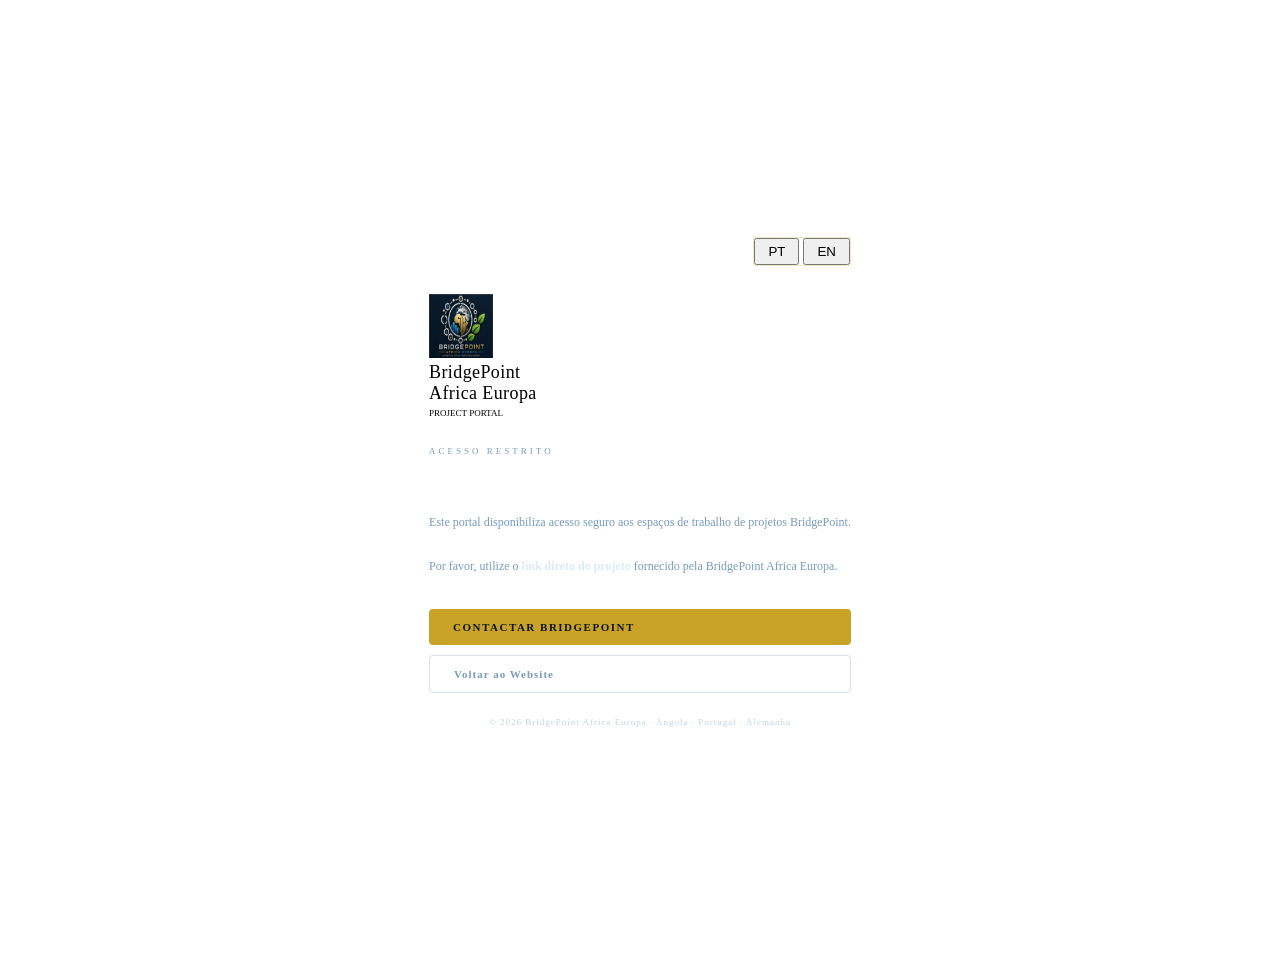
==== commit d24b016a: "Add files via upload" ====
--- a/index.html
+++ b/index.html
@@ -3,1154 +3,145 @@
 <head>
 <meta charset="UTF-8"/>
 <meta name="viewport" content="width=device-width, initial-scale=1.0"/>
-<title>BridgePoint PMO Dashboard</title>
-<link rel="stylesheet" href="../assets/css/shared.css"/>
+<title>BridgePoint Africa Europa — Project Portal</title>
+<meta name="robots" content="noindex, nofollow"/>
+<link rel="stylesheet" href="assets/css/shared.css"/>
 <style>
-body{font-size:14px}
-.app{max-width:1140px;margin:0 auto;padding:0 0 48px}
-
-/* ── HEADER ── */
-.header{background:var(--navy2);border-bottom:2px solid var(--gold)}
-.header-top{display:flex;align-items:center;justify-content:space-between;padding:14px 28px;flex-wrap:wrap;gap:10px}
-.logo-area{display:flex;align-items:center;gap:12px}
-.logo-circle{width:46px;height:46px;background:var(--navy4);border:1.5px solid var(--gold);border-radius:50%;display:flex;align-items:center;justify-content:center;flex-shrink:0}
-.brand-name{font-size:17px;font-weight:700;color:var(--white);letter-spacing:.4px}
-.brand-pcc{font-size:9px;color:var(--gold);letter-spacing:3.5px;margin-top:2px}
-.header-right{display:flex;flex-direction:column;align-items:flex-end;gap:6px}
-.doc-badge{background:rgba(201,162,39,.12);border:.5px solid var(--gold);border-radius:3px;padding:3px 10px;font-size:9px;color:var(--gold);letter-spacing:2px;display:inline-block}
-.doc-version{font-size:10px;color:var(--muted)}
-.lang-toggle{border:.5px solid var(--border)}
-.lang-btn{padding:4px 11px}
-.project-bar{background:var(--navy3);border-top:.5px solid var(--border);padding:9px 28px;display:flex;align-items:center;gap:8px;flex-wrap:wrap}
-.project-title{font-size:14px;font-weight:700;color:var(--white);letter-spacing:.5px}
-.project-meta{font-size:10px;color:var(--muted)}
-
-/* ── TABS ── */
-.tabs{display:flex;padding:0 28px;background:var(--navy2);border-bottom:.5px solid var(--border);overflow-x:auto;gap:0}
-.tab{padding:11px 14px;font-size:10px;letter-spacing:1px;color:var(--muted);cursor:pointer;border-bottom:2px solid transparent;transition:all .2s;background:none;border-top:none;border-left:none;border-right:none;white-space:nowrap}
-.tab:hover{color:var(--light)}
-.tab.active{color:var(--gold);border-bottom-color:var(--gold)}
-
-/* ── MAIN ── */
-.main{padding:22px 28px;display:none}
-.main.active{display:block}
-.slabel{font-size:9px;letter-spacing:3px;color:var(--muted);margin-bottom:14px;text-transform:uppercase}
-
-/* ── KPI CARDS ── */
-.kpi-grid{display:grid;grid-template-columns:repeat(4,1fr);gap:10px;margin-bottom:24px}
-@media(max-width:680px){.kpi-grid{grid-template-columns:repeat(2,1fr)}}
-.kpi-card{background:var(--navy2);border:.5px solid var(--border);border-radius:6px;padding:14px;position:relative;overflow:hidden}
-.kpi-card::before{content:'';position:absolute;top:0;left:0;right:0;height:3px;background:var(--gold)}
-.kpi-lbl{font-size:8px;color:var(--muted);letter-spacing:2px;margin-bottom:6px}
-.kpi-num{font-size:26px;font-weight:700;line-height:1}
-.kpi-sub{font-size:9px;color:var(--muted);margin-top:3px}
-.kpi-bar{height:3px;background:rgba(255,255,255,.08);border-radius:2px;margin-top:8px;overflow:hidden}
-.kpi-bar-fill{height:100%;border-radius:2px;transition:width .6s}
-
-/* ── PROGRESS ── */
-.prog-wrap{background:var(--navy2);border:.5px solid var(--border);border-radius:6px;padding:18px;margin-bottom:24px}
-.prog-hdr{display:flex;justify-content:space-between;align-items:center;margin-bottom:12px}
-.prog-title{font-size:12px;font-weight:600;color:var(--white)}
-.prog-pct{font-size:20px;font-weight:700;color:var(--gold)}
-.big-bar{height:9px;background:rgba(255,255,255,.07);border-radius:5px;overflow:hidden;margin-bottom:8px}
-.big-bar-fill{height:100%;border-radius:5px;transition:width .8s;background:linear-gradient(90deg,var(--gold),var(--gold3))}
-.phase-labels{display:flex;justify-content:space-between;flex-wrap:wrap;gap:3px}
-.phase-lbl{font-size:8px;color:var(--muted)}
-
-/* ── REC BOX ── */
-.rec-box{background:var(--navy3);border-left:3px solid var(--gold);border-radius:0 6px 6px 0;padding:18px;margin-bottom:22px}
-.rec-title{font-size:9px;letter-spacing:2px;color:var(--gold);margin-bottom:8px}
-.rec-text{font-size:11px;color:var(--light);line-height:1.75}
-
-/* ── LEGEND ── */
-.legend{display:flex;gap:14px;align-items:center;flex-wrap:wrap;margin-bottom:14px}
-.legend-item{display:flex;align-items:center;gap:5px;font-size:9px;color:var(--muted)}
-.sdot{width:9px;height:9px;border-radius:50%;flex-shrink:0}
-.dg{background:var(--green)}.da{background:var(--amber)}.dr{background:var(--red)}.db{background:var(--blue)}
-
-/* ── GENERIC TABLE ── */
-.gtable{width:100%;border-collapse:collapse;font-size:11px;margin-bottom:20px}
-.gtable th{background:var(--navy3);color:var(--gold);font-size:9px;letter-spacing:1.5px;padding:9px 13px;text-align:left;font-weight:600;border-bottom:.5px solid var(--border)}
-.gtable td{padding:8px 13px;border-bottom:.5px solid rgba(255,255,255,.04);color:var(--light);vertical-align:middle}
-.gtable tr:hover td{background:rgba(255,255,255,.02)}
-.gtable input[type=text],.gtable input[type=date]{background:var(--navy3);border:.5px solid var(--border);border-radius:3px;padding:3px 7px;font-size:11px;color:var(--white);outline:none;width:100%}
-.gtable input:focus{border-color:var(--gold)}
-
-/* ── STATUS BLOCK (project status tab) ── */
-.cat-block{background:var(--navy2);border:.5px solid var(--border);border-radius:6px;margin-bottom:11px;overflow:hidden}
-.cat-hdr{background:var(--navy3);padding:10px 14px;display:flex;align-items:center;justify-content:space-between;border-bottom:.5px solid var(--border)}
-.cat-title{font-size:10px;font-weight:700;color:var(--gold);letter-spacing:1px}
-.cat-stats{font-size:9px;color:var(--muted)}
-.srow{display:grid;grid-template-columns:1fr auto auto;align-items:center;padding:9px 14px;border-bottom:.5px solid rgba(255,255,255,.04);gap:10px}
-.srow:last-child{border-bottom:none}
-.srow:hover{background:rgba(255,255,255,.02)}
-.row-lbl{font-size:11px;color:var(--light)}
-.ssel{background:transparent;border:.5px solid rgba(255,255,255,.14);border-radius:4px;padding:3px 7px;font-size:10px;cursor:pointer;outline:none;color:var(--white)}
-.ssel:hover{border-color:var(--gold)}
-.ssel option{background:#1A2D40;color:var(--white)}
-
-/* ── PILLS ── */
-.pill{display:inline-block;font-size:9px;padding:2px 8px;border-radius:10px;font-weight:600;letter-spacing:.4px;white-space:nowrap}
-.pg{background:rgba(46,204,113,.14);color:var(--green);border:.5px solid rgba(46,204,113,.3)}
-.pa{background:rgba(243,156,18,.14);color:var(--amber);border:.5px solid rgba(243,156,18,.3)}
-.pr{background:rgba(231,76,60,.14);color:var(--red);border:.5px solid rgba(231,76,60,.3)}
-.pb{background:rgba(52,152,219,.14);color:var(--blue);border:.5px solid rgba(52,152,219,.3)}
-.pw{background:rgba(122,155,188,.14);color:var(--muted);border:.5px solid rgba(122,155,188,.3)}
-
-/* ── RISK MATRIX CELLS ── */
-.risk-h{color:var(--red);font-weight:700}
-.risk-m{color:var(--amber);font-weight:600}
-.risk-l{color:var(--green)}
-.risk-c{color:#C850C0;font-weight:700}
-
-/* ── ROADMAP ── */
-.rm-wrap{display:flex;flex-direction:column;position:relative;padding-left:30px}
-.rm-wrap::before{content:'';position:absolute;left:10px;top:8px;bottom:8px;width:1px;background:var(--border)}
-.rm-step{position:relative;padding:9px 0 9px 20px;display:flex;align-items:flex-start;gap:12px}
-.rm-dot{width:20px;height:20px;border-radius:50%;border:2px solid var(--border);background:var(--navy2);position:absolute;left:-30px;top:8px;z-index:1;transition:all .3s}
-.rm-dot.done{background:var(--green);border-color:var(--green)}
-.rm-dot.active{background:var(--amber);border-color:var(--amber)}
-.rm-dot.open{background:var(--navy3);border-color:rgba(255,255,255,.2)}
-.rm-content{flex:1}
-.rm-t{font-size:11px;font-weight:600;color:var(--light)}
-.rm-n{font-size:9px;color:var(--muted);margin-top:2px}
-
-/* ── PRIORITY TASKS ── */
-.psec{margin-bottom:22px}
-.phdr{display:flex;align-items:center;gap:9px;margin-bottom:9px;flex-wrap:wrap}
-.pbadge{font-size:8px;letter-spacing:2px;padding:3px 8px;border-radius:2px;font-weight:700}
-.p1b{background:rgba(231,76,60,.14);color:#E74C3C;border:.5px solid rgba(231,76,60,.3)}
-.p2b{background:rgba(243,156,18,.14);color:#F39C12;border:.5px solid rgba(243,156,18,.3)}
-.p3b{background:rgba(52,152,219,.14);color:#3498DB;border:.5px solid rgba(52,152,219,.3)}
-.p4b{background:rgba(149,165,166,.14);color:#95A5A6;border:.5px solid rgba(149,165,166,.3)}
-.tlist{display:flex;flex-direction:column;gap:3px}
-.titem{display:flex;align-items:center;gap:9px;padding:7px 13px;background:var(--navy2);border:.5px solid var(--border);border-radius:4px;cursor:pointer;transition:background .2s}
-.titem:hover{background:var(--navy3)}
-.tcb{width:15px;height:15px;border-radius:3px;border:1.5px solid var(--border);display:flex;align-items:center;justify-content:center;flex-shrink:0;transition:all .2s}
-.tcb.chk{background:var(--green);border-color:var(--green)}
-.ttxt{font-size:11px;color:var(--light)}
-.ttxt.done{text-decoration:line-through;color:var(--muted)}
-
-/* ── MEETING LOG ── */
-.log-wrap{background:var(--navy2);border:.5px solid var(--border);border-radius:6px;overflow:hidden;margin-bottom:18px}
-.log-hdr{padding:10px 14px;border-bottom:.5px solid var(--border);background:var(--navy3);font-size:10px;font-weight:700;color:var(--gold);letter-spacing:1px}
-.log-entry{padding:9px 14px;border-bottom:.5px solid rgba(255,255,255,.04);display:flex;gap:10px;align-items:flex-start}
-.log-date{font-size:9px;color:var(--gold);white-space:nowrap;font-weight:700;min-width:88px}
-.log-txt{font-size:11px;color:var(--muted);line-height:1.55;flex:1}
-.log-del{background:none;border:none;color:rgba(231,76,60,.35);cursor:pointer;font-size:15px;padding:0 3px;flex-shrink:0}
-.log-del:hover{color:var(--red)}
-.log-form{padding:10px 14px;display:flex;gap:7px}
-.log-inp{flex:1;background:var(--navy3);border:.5px solid var(--border);border-radius:4px;padding:6px 9px;font-size:11px;color:var(--white);outline:none}
-.log-inp:focus{border-color:var(--gold)}
-.log-add{background:var(--gold);color:var(--navy);border:none;border-radius:4px;padding:6px 13px;font-size:10px;font-weight:700;cursor:pointer;white-space:nowrap}
-.log-add:hover{background:var(--gold3)}
-
-/* ── ADD ROW BUTTON ── */
-.add-row-btn{background:transparent;border:.5px dashed var(--border);border-radius:4px;padding:7px 14px;font-size:10px;color:var(--muted);cursor:pointer;width:100%;margin-top:6px;transition:all .2s}
-.add-row-btn:hover{border-color:var(--gold);color:var(--gold)}
-
-/* ── FOOTER ── */
-.footer{border-top:.5px solid var(--border);padding:14px 28px;display:flex;justify-content:space-between;align-items:center;flex-wrap:wrap;gap:10px;margin-top:28px}
-.footer-brand{font-size:9px;color:var(--muted)}
-.footer-actions{display:flex;gap:10px;align-items:center;flex-wrap:wrap}
-.save-btn{background:var(--gold);color:var(--navy);border:none;border-radius:4px;padding:7px 18px;font-size:10px;font-weight:700;cursor:pointer;letter-spacing:1px}
-.save-btn:hover{background:var(--gold3)}
-.reset-btn{background:transparent;color:var(--muted);border:.5px solid var(--border);border-radius:4px;padding:7px 12px;font-size:10px;cursor:pointer}
-.reset-btn:hover{color:var(--red);border-color:var(--red)}
-
-/* ── TOAST ── */
-.toast{position:fixed;bottom:18px;right:18px;background:var(--green);color:#fff;padding:9px 16px;border-radius:4px;font-size:11px;font-weight:700;opacity:0;transition:opacity .3s;pointer-events:none;z-index:9999}
-.toast.show{opacity:1}
-.toast.error{background:var(--red)}
+html,body{height:100%}
+body{display:flex;flex-direction:column;align-items:center;justify-content:center;padding:24px}
+.card{max-width:480px}
+.lang-toggle{justify-content:flex-end;margin-bottom:28px;border:.5px solid rgba(201,162,39,0.25);width:fit-content;margin-left:auto}
+.lang-btn{padding:4px 12px}
+.brand-row{gap:16px;margin-bottom:28px}
+.logo-img{width:64px;height:64px}
+.brand-name{font-size:18px;letter-spacing:.4px}
+.brand-sub{font-size:9px;margin-top:4px}
+.divider{width:48px;margin-bottom:24px}
+.portal-label{
+  font-size:9px;
+  letter-spacing:3px;
+  color:#7A9BBC;
+  margin-bottom:10px;
+}
+.portal-title{
+  font-size:22px;
+  font-weight:700;
+  color:#FFFFFF;
+  margin-bottom:18px;
+  line-height:1.3;
+}
+.portal-desc{
+  font-size:12px;
+  color:#7A9BBC;
+  line-height:1.8;
+  margin-bottom:32px;
+}
+.portal-desc strong{color:#DDEAF7}
+.btn-group{display:flex;flex-direction:column;gap:10px}
+.btn-primary{
+  display:block;
+  background:#C9A227;
+  color:#0A1520;
+  border:none;
+  border-radius:4px;
+  padding:12px 24px;
+  font-size:11px;
+  font-weight:700;
+  letter-spacing:1.5px;
+  cursor:pointer;
+  text-decoration:none;
+  transition:background .2s;
+}
+.btn-primary:hover{background:#E8C547}
+.btn-secondary{
+  display:block;
+  background:transparent;
+  color:#7A9BBC;
+  border:.5px solid rgba(122,155,188,.3);
+  border-radius:4px;
+  padding:12px 24px;
+  font-size:11px;
+  font-weight:600;
+  letter-spacing:1px;
+  cursor:pointer;
+  text-decoration:none;
+  transition:all .2s;
+}
+.btn-secondary:hover{color:#DDEAF7;border-color:rgba(201,162,39,.4)}
+.footer-note{
+  margin-top:24px;
+  font-size:9px;
+  color:rgba(122,155,188,.45);
+  letter-spacing:1px;
+  text-align:center;
+}
 </style>
 </head>
 <body>
-<div class="app">
+<div class="card">
 
-<!-- HEADER -->
-<div class="header">
-  <div class="header-top">
-    <div class="logo-area">
-      <img src="../assets/css/images/bpae-logo.jpg" alt="BridgePoint Africa Europa Logo" style="width:56px;height:56px;object-fit:contain;border-radius:50%;border:1.5px solid #C9A227;background:#0F1E2E;flex-shrink:0"/>
-      <div>
-        <div class="brand-name">BridgePoint Africa Europa</div>
-        <div class="brand-pcc" id="hdr-pcc">PROJECT CONTROL CENTER</div>
-      </div>
-    </div>
-    <div class="header-right">
-      <div class="lang-toggle">
-        <button class="lang-btn active" id="btn-pt" onclick="setLang('pt')">PT</button>
-        <button class="lang-btn" id="btn-en" onclick="setLang('en')">EN</button>
-      </div>
-      <div class="doc-badge" id="hdr-badge"></div>
-      <div class="doc-version" id="hdr-version"></div>
+  <div class="lang-toggle">
+    <button class="lang-btn active" id="btn-pt" onclick="setLang('pt')">PT</button>
+    <button class="lang-btn" id="btn-en" onclick="setLang('en')">EN</button>
+  </div>
+
+  <!-- Logo + Brand Name side by side -->
+  <div class="brand-row">
+    <img class="logo-img" src="assets/css/images/bpae-logo.jpg" alt="BridgePoint Africa Europa Logo"/>
+    <div class="brand-text">
+      <div class="brand-name">BridgePoint<br/>Africa Europa</div>
+      <div class="brand-sub">PROJECT PORTAL</div>
     </div>
   </div>
-  <div class="project-bar">
-    <div class="project-title">JARDINS DE LEIRIA RESIDENCE</div>
-    <div class="project-meta" id="hdr-meta"></div>
+
+  <div class="divider"></div>
+
+  <div class="portal-label" id="portal-label">ACESSO RESTRITO</div>
+  <div class="portal-title">Project Portal</div>
+  <div class="portal-desc" id="portal-desc">
+    Este portal disponibiliza acesso seguro aos espaços de trabalho de projetos BridgePoint.<br/><br/>
+    Por favor, utilize o <strong>link direto do projeto</strong> fornecido pela BridgePoint Africa Europa.
   </div>
+
+  <div class="btn-group">
+    <a class="btn-primary" href="mailto:info@bridgepointafreuropa.com" id="btn-contact">CONTACTAR BRIDGEPOINT</a>
+    <a class="btn-secondary" href="https://www.bridgepointafreuropa.com" id="btn-website">Voltar ao Website</a>
+  </div>
+
 </div>
 
-<!-- TABS -->
-<div class="tabs" id="tabs-container"></div>
-
-<!-- TAB PANELS (created dynamically) -->
-<div id="tab-overview" class="main active"></div>
-<div id="tab-roles" class="main"></div>
-<div id="tab-deliverables" class="main"></div>
-<div id="tab-status" class="main"></div>
-<div id="tab-action" class="main"></div>
-<div id="tab-docreg" class="main"></div>
-<div id="tab-risk" class="main"></div>
-<div id="tab-tracker" class="main"></div>
-<div id="tab-roadmap" class="main"></div>
-<div id="tab-decisions" class="main"></div>
-<div id="tab-log" class="main"></div>
-
-<!-- FOOTER -->
-<div class="footer">
-  <div class="footer-brand">BridgePoint Africa Europa · Project Management Office (PMO) · Connecting Capital. Empowering Growth.</div>
-  <div class="footer-actions">
-    <span style="font-size:9px;color:var(--muted)">www.bridgepointafricaeuropa.com</span>
-    <span id="storage-notice" style="font-size:9px;color:var(--muted)"></span>
-    <input type="file" id="import-file" accept="application/json,.json" style="display:none" onchange="handleImportFile(event)"/>
-    <button class="reset-btn" id="btn-export" onclick="exportState()"></button>
-    <button class="reset-btn" id="btn-import" onclick="document.getElementById('import-file').click()"></button>
-    <button class="reset-btn" id="btn-reset" onclick="resetConfirm()"></button>
-    <button class="save-btn" id="btn-save" onclick="saveAll()"></button>
-  </div>
+<div class="footer-note" id="footer-note">
+  © 2026 BridgePoint Africa Europa · Angola · Portugal · Alemanha
 </div>
-</div>
-<div class="toast" id="toast"></div>
 
 <script>
-// ═══════════════════════════════════════════════════════════
-// TRANSLATIONS
-// ═══════════════════════════════════════════════════════════
-const T = {
-pt:{
-  pcc:'PROJECT MANAGEMENT OFFICE (PMO)',
-  badge:'RELATÓRIO DE PRONTIDÃO PMO',
-  version:'Versão 1.0.1 · Persistence Hotfix · Julho 2026',
-  meta:'· Icolo e Bengo, Angola · Promotor: Carlos Simões / JTA · PMO: BridgePoint Africa Europa',
-  save:'GUARDAR',
-  reset:'Repor',
-  saved:'Progresso guardado ✓',
-  saveError:'Falha ao guardar — tente novamente',
-  storageNotice:'Dados guardados localmente neste navegador.',
-  exportBtn:'Exportar',
-  importBtn:'Importar',
-  exportDone:'Cópia de segurança exportada ✓',
-  exportError:'Falha ao exportar dados',
-  importDone:'Dados importados ✓',
-  importError:'Falha ao importar dados',
-  importInvalid:'Ficheiro inválido — importação cancelada',
-  importConfirm:'Isto vai substituir todos os dados atuais por este ficheiro. Continuar?',
-  resetMsg:'Tem a certeza que pretende repor todos os dados?',
-  resetDone:'Dados repostos.',
-  addRow:'+ Adicionar linha',
-  addEntry:'+ Entrada',
-  logPlaceholder:'Inserir nota de reunião…',
-  tabs:['VISÃO GERAL','FUNÇÕES','ENTREGAS DO PROMOTOR','ESTADO DO PROJETO','MATRIZ DE AÇÕES','REGISTO DE DOCUMENTOS','REGISTO DE RISCOS','PMO TRACKER','ROADMAP','REGISTO DE DECISÕES','REGISTO DE REUNIÕES'],
-  tabIds:['overview','roles','deliverables','status','action','docreg','risk','tracker','roadmap','decisions','log'],
-  overviewSec:'Painel de Controlo Executivo',
-  investorReadiness:'Prontidão para Investidores',
-  phases:['Conceito','Estruturação','Validação','Data Room','Pronto p/ Investidor'],
-  recTitle:'RECOMENDAÇÃO PMO — BRIDGEPOINT AFRICA EUROPA',
-  recText:'O projeto continua a progredir na sua fase de preparação técnica. A prioridade está atualmente focada na conclusão da documentação técnica necessária para apoiar o envolvimento de investidores institucionais. A <strong style="color:var(--gold)">BridgePoint Africa Europa</strong> está a coordenar a estruturação do projeto, a preparação do investimento e as parcerias estratégicas.',
-  kpiLbls:['CONCLUÍDOS','EM CURSO','EM ABERTO','TAREFAS CONCLUÍDAS'],
-  kpiSubs:s=>[`de ${s.total} itens`,'itens em curso','requerem ação','tarefas prioritárias'],
-  legendSec:'Legenda de estados',
-  legendItems:['Concluído','Em Curso / Parcial','Em Aberto / Necessário','Planeado'],
-  rolesSec:'Distribuição de Funções e Responsabilidades',
-  thArea:'ÁREA',thResp:'RESPONSÁVEL',thStatus:'ESTADO',
-  pillDone:'Concluído',pillOngoing:'Em curso',pillOpen:'Em aberto',pillPrep:'Em preparação',pillEval:'Em avaliação',
-  roles:[
-    {area:'Desenvolvimento do Projeto',resp:'Carlos Simões / JTA',st:'done'},
-    {area:'Coordenação Estratégica',resp:'BridgePoint Africa Europa',st:'done'},
-    {area:'Prontidão para Investidores',resp:'BridgePoint Africa Europa',st:'ongoing'},
-    {area:'Abordagem Internacional a Investidores',resp:'BridgePoint Africa Europa',st:'prep'},
-    {area:'Planeamento Técnico',resp:'Equipa do Projeto Angola',st:'ongoing'},
-    {area:'Documentação Jurídica',resp:'Equipa do Projeto Angola',st:'ongoing'},
-    {area:'Validação Financeira',resp:'Externo',st:'open'},
-    {area:'Parceiro Estratégico de Estruturação Técnica e Execução (Em Avaliação)',resp:'CLIU',st:'eval'},
-  ],
-  cliuScopeTitle:'CLIU — ÂMBITO / POSSÍVEIS ÁREAS DE CONTRIBUTO',
-  cliuScopeText:'Potencial parceiro estratégico para apoiar o projeto desde a estruturação técnica e o planeamento executivo até à engenharia de custos, estratégia construtiva, otimização técnica, controlo de qualidade, gestão de riscos da construção e possível execução futura. Não existe contrato de EPC, empreitada geral ou nomeação formal confirmados. Áreas de contributo em avaliação: Estruturação técnica · Planeamento executivo · Engenharia de custos e orçamentação · Estratégia construtiva · Controlo de qualidade · Gestão de riscos na construção. A execução futura da obra é um possível contributo em fase posterior, e não uma responsabilidade já atribuída.',
-  delivSec:'Entregas Necessárias do Promotor do Projeto',
-  delivNote:'A BridgePoint não está à espera — está à espera de input. Os itens abaixo são documentos que o promotor deve entregar para que a BridgePoint possa avançar.',
-  thDoc:'DOCUMENTO',thOwner:'RESPONSÁVEL',thDeadline:'PRAZO',thSt:'ESTADO',thNotes:'NOTAS',
-  delivStatusOpts:{green:'✓ Recebido',amber:'◐ Em Preparação',red:'○ Em Falta',blue:'◇ Agendado'},
-  delivItems:[
-    {doc:'Business Plan Atualizado',owner:'Carlos Simões',deadline:'',st:'amber',notes:''},
-    {doc:'Modelo Financeiro',owner:'Carlos Simões',deadline:'',st:'amber',notes:'Modelo final em elaboração; estratégia de investimento já avançada'},
-    {doc:'Levantamento Topográfico',owner:'Carlos / Equipa Técnica',deadline:'',st:'amber',notes:'≈70% concluído'},
-    {doc:'Plano Diretor (Masterplan)',owner:'Carlos Simões',deadline:'',st:'amber',notes:'Existente, em validação técnica paralela ao levantamento'},
-    {doc:'Medições (BoQ)',owner:'Carlos Simões',deadline:'',st:'red',notes:'Depende de: Levantamento Topográfico → Engenharia Final → BoQ'},
-    {doc:'Alvará Atualizado',owner:'Carlos Simões',deadline:'',st:'amber',notes:''},
-    {doc:'Estimativas de Custos de Construção',owner:'Carlos Simões',deadline:'',st:'amber',notes:'Indicações preliminares de custos de construção, sujeitas a validação através de Mapa de Quantidades e análise técnica de custos. Valores mencionados em reunião: AOA 25.000.000 (construção em tosco) e AOA 45.000.000 (chave na mão) — indicações preliminares, não orçamentos aprovados.'},
-    {doc:'Contributo Técnico da CLIU para o Projeto Jardins de Leiria Residence',owner:'CLIU',deadline:'',st:'amber',notes:'Documento destinado a definir o possível contributo da CLIU em: estruturação técnica, planeamento executivo, orçamentação, estratégia construtiva, controlo de qualidade e gestão de riscos na construção. Em preparação — não concluído.'},
-  ],
-  statusSec:'Estado Atual do Projeto — clique no estado para atualizar',
-  statusOpts:{green:'✓ Concluído',amber:'◐ Em Curso',red:'○ Em Aberto',blue:'◇ Planeado'},
-  catCompleted:'concluídos',
-  categories:[
-    {id:'structure',title:'ESTRUTURA DO PROJETO',items:['Definição do projeto','Posicionamento do projeto','Análise do público-alvo','Proposta de valor','Posicionamento internacional']},
-    {id:'docs',title:'DOCUMENTAÇÃO ESTRATÉGICA',items:['Executive Summary','Preliminary Investment Pitch','Preliminary Financial Structure','Preliminary Investor Presentation','Investor Narrative','Investment Strategy']},
-    {id:'finance',title:'MODELO FINANCEIRO INTEGRADO E ESTRUTURAÇÃO DE INVESTIMENTO',items:['Modelo CAPEX (Preliminar)','Modelo de receitas','Projeções de cash flow','Cenários de ROI','Análise de sensibilidade','Pressupostos financeiros documentados','Integração final do modelo financeiro']},
-    {id:'ir',title:'PRONTIDÃO PARA INVESTIDORES',items:['Investor Readiness Assessment','Preliminary Due Diligence Framework','Avaliação de riscos','Recomendações de governação','Roadmap de Investor Engagement','Due Diligence Matrix','Investment Memorandum Final','Pronto para Investidor']},
-    {id:'legal',title:'JURÍDICO',items:['Comprovativos de propriedade','Surface Rights','Estrutura societária','Licenças e autorizações','Contratos']},
-    {id:'tech',title:'TÉCNICO',items:['Plano Diretor (Masterplan)','Topografia','Arquitetura','Planeamento de infraestruturas','Medições (BoQ)','Custos de construção vinculativos']},
-    {id:'finval',title:'VALIDAÇÃO FINANCEIRA',items:['Modelo financeiro (Preliminar)','CAPEX finalizado','Estratégia de vendas','Análise de mercado','Validação externa','Auditoria independente']},
-    {id:'pmo',title:'PMO',items:['Estrutura do projeto criada','Marcos definidos','Fases de trabalho definidas','Prioridades estabelecidas','Investor Journey definida','PMO Progress Tracker']},
-  ],
-  actionSec:'Matriz de Ações PMO — rastreamento por tarefa',
-  thAction:'AÇÃO',thActionOwner:'RESPONSÁVEL',thDue:'PRAZO',thActionSt:'ESTADO',
-  actionStatusOpts:{green:'✓ Concluído',amber:'◐ Em Curso',red:'○ Em Aberto',waiting:'⏳ Aguardando',blocked:'🚫 Bloqueado'},
-  actionItems:[
-    {action:'Estruturação Financeira',owner:'BridgePoint / Carlos',due:'',st:'amber'},
-    {action:'Levantamento Topográfico',owner:'Carlos / Equipa Técnica',due:'',st:'amber'},
-    {action:'Receber Masterplan Final',owner:'Carlos Simões',due:'',st:'waiting'},
-    {action:'Documentação para Investidores',owner:'BridgePoint Africa Europa',due:'',st:'amber'},
-    {action:'Parcerias Estratégicas',owner:'BridgePoint Africa Europa',due:'',st:'amber'},
-    {action:'Avaliação da CLIU',owner:'BridgePoint Africa Europa',due:'',st:'amber'},
-    {action:'Preparar Documento de Contributo Técnico da CLIU',owner:'CLIU',due:'',st:'amber'},
-    {action:'Definir Necessidades Técnicas Prioritárias',owner:'CLIU',due:'',st:'amber'},
-    {action:'Desenvolver Cronograma Físico e Financeiro de Execução',owner:'CLIU + BridgePoint',due:'',st:'amber'},
-    {action:'Validação Futura do BoQ e dos Custos de Construção',owner:'CLIU + Equipa Técnica do Projeto',due:'',st:'waiting'},
-    {action:'Avaliar Modelos de Construção por Fases',owner:'CLIU',due:'',st:'amber'},
-    {action:'Identificar Oportunidades de Otimização do CAPEX Sem Reduzir a Qualidade',owner:'CLIU',due:'',st:'amber'},
-    {action:'Definir Modelo de Colaboração entre Parceiros',owner:'BridgePoint Africa Europa',due:'',st:'amber'},
-    {action:'Validação Financeira Externa',owner:'Externo',due:'',st:'blocked'},
-    {action:'Investor Outreach',owner:'BridgePoint',due:'Após conclusão da documentação técnica',st:'waiting'},
-    {action:'Preparar Data Room',owner:'BridgePoint',due:'',st:'blocked'},
-    {action:'Processo NDA',owner:'BridgePoint',due:'',st:'blocked'},
-  ],
-  docregSec:'Registo de Documentos do Projeto',
-  thDocName:'DOCUMENTO',thVer:'VERSÃO',thDate:'DATA',thDocSt:'ESTADO',thDocOwner:'RESPONSÁVEL',thDocNotes:'NOTAS',
-  docStatusOpts:{active:'✓ Ativo',draft:'◐ Rascunho',pending:'○ Pendente',superseded:'— Substituído'},
-  docItems:[
-    {name:'Business Plan',ver:'Draft 4',date:'',st:'pending',owner:'Carlos Simões',notes:''},
-    {name:'Modelo Financeiro',ver:'Draft 3',date:'',st:'pending',owner:'Carlos Simões',notes:''},
-    {name:'Investment Memorandum',ver:'Preliminar',date:'',st:'draft',owner:'BridgePoint',notes:''},
-    {name:'Relatório PMO',ver:'v1.0',date:'Jul 2026',st:'active',owner:'BridgePoint',notes:''},
-    {name:'Executive Summary',ver:'v1.0',date:'Jul 2026',st:'active',owner:'BridgePoint',notes:''},
-    {name:'Due Diligence Matrix',ver:'Draft 1',date:'',st:'draft',owner:'BridgePoint',notes:''},
-    {name:'Masterplan',ver:'Draft 1',date:'',st:'draft',owner:'Carlos Simões',notes:'Em revisão técnica'},
-    {name:'Levantamento Topográfico',ver:'Em curso',date:'',st:'draft',owner:'Carlos / Equipa Técnica',notes:'≈70% concluído'},
-  ],
-  riskSec:'Registo de Riscos PMO',
-  riskGovTitle:'NOTA DE GOVERNAÇÃO',
-  riskGovText:'As alterações ao Master Plan, licenças, infraestruturas ou pressupostos técnicos devem ser comunicadas imediatamente ao PMO para garantir um controlo fiável do projeto.',
-  thRisk:'RISCO',thProb:'PROBABILIDADE',thImpact:'IMPACTO',thRiskSt:'ESTADO',thMitigation:'MITIGAÇÃO',
-  probOpts:{high:'Alto',medium:'Médio',low:'Baixo'},
-  impactOpts:{critical:'Crítico',high:'Alto',medium:'Médio',low:'Baixo'},
-  riskStatusOpts:{open:'○ Aberto',mitigated:'◐ Mitigado',closed:'✓ Fechado'},
-  riskItems:[
-    {risk:'Documentação Técnica Incompleta',prob:'medium',impact:'high',st:'open',mitigation:'Concluir levantamento; atualizar documentação técnica; finalizar pacote de engenharia'},
-    {risk:'Modelo Financeiro atrasado',prob:'high',impact:'high',st:'open',mitigation:'Prazo acordado com Carlos'},
-    {risk:'Topografia desatualizada',prob:'medium',impact:'high',st:'open',mitigation:'Solicitação enviada'},
-    {risk:'Due Diligence de terreno pendente',prob:'low',impact:'critical',st:'open',mitigation:'Dependência crítica'},
-    {risk:'Atraso nas licenças',prob:'medium',impact:'high',st:'open',mitigation:''},
-    {risk:'Custos de construção não vinculativos',prob:'high',impact:'high',st:'open',mitigation:'Indicações preliminares de custos de construção, sujeitas a validação através de Mapa de Quantidades e análise técnica de custos.'},
-  ],
-  trackerSec:'Rastreador PMO — prioridades e tarefas em aberto',
-  techSeqTitle:'SEQUÊNCIA DE ENTREGÁVEIS TÉCNICOS',
-  techSeqText:'Levantamento Topográfico → Validação Técnica → Masterplan Atualizado → Mapa de Quantidades (BoQ) → Modelo de Custos de Construção → Investment Memorandum → Data Room',
-  priorities:[
-    {level:1,badge:'p1b',label:'PRIORIDADE 1 — Bases Técnicas',tasks:['Topografia atualizada','Plano Diretor final','Propostas de construção vinculativas','Medições (BoQ)','Planeamento de infraestruturas concluído']},
-    {level:2,badge:'p2b',label:'PRIORIDADE 2 — Documentação Jurídica',tasks:['Revisão jurídica completa','Documentação societária','Documentação fiscal','Licenças e autorizações','Documentação ambiental']},
-    {level:3,badge:'p3b',label:'PRIORIDADE 3 — Validação Financeira',tasks:['Validação financeira externa','Revisão financeira independente','Bankability Assessment','Modelo de cash flow final','Investment Memorandum final']},
-    {level:4,badge:'p4b',label:'PRIORIDADE 4 — Data Room & Investor Engagement',tasks:['Data Room completo','Processo NDA','Due Diligence Package','FAQ para investidores','Management Presentation']},
-  ],
-  roadmapSec:'Roadmap PMO — Jornada do Investidor',
-  roadmapSteps:[
-    {title:'Ideia do Projeto',note:'Concluído'},
-    {title:'Estrutura do Projeto',note:'Concluído'},
-    {title:'Prontidão para Investidores',note:'Em curso — PMO ativo'},
-    {title:'Entregas do Promotor',note:'Em aberto — aguardando input'},
-    {title:'Validação Técnica',note:'Em aberto — Prioridade 1'},
-    {title:'Validação Jurídica',note:'Em aberto — Prioridade 2'},
-    {title:'Validação Financeira',note:'Em aberto — Prioridade 3'},
-    {title:'Data Room Completo',note:'Em aberto — Prioridade 4'},
-    {title:'Investment Memorandum Final',note:'Planeado'},
-    {title:'Due Diligence',note:'Planeado'},
-    {title:'Investor Engagement',note:'Planeado'},
-    {title:'Financiamento',note:'Objetivo final'},
-  ],
-  decisionsSec:'Registo de Decisões',
-  thDecDate:'DATA',thDecision:'DECISÃO',thDecBy:'RESPONSÁVEL',thDecNotes:'NOTAS',
-  decItems:[
-    {date:'Jul 2026',decision:'BridgePoint assume função PMO no projeto',by:'BridgePoint / Carlos',notes:''},
-    {date:'Jul 2026',decision:'Modelo Financeiro será atualizado pelo promotor',by:'Carlos Simões',notes:''},
-    {date:'Jul 2026',decision:'Masterplan a ser entregue em fase seguinte',by:'Carlos Simões',notes:''},
-    {date:'Jul 2026',decision:'Dashboard PMO adotado como ferramenta central de gestão do projeto',by:'BridgePoint / Carlos',notes:''},
-    {date:'Jul 2026',decision:'Levantamento técnico priorizado antes da modelagem financeira final',by:'BridgePoint / Carlos',notes:''},
-    {date:'Jul 2026',decision:'A CLIU está a ser avaliada como parceiro estratégico de estruturação técnica e execução',by:'BridgePoint / Carlos',notes:''},
-    {date:'Jul 2026',decision:'O próximo passo imediato da CLIU é a preparação do seu documento institucional de contributo técnico',by:'BridgePoint / Carlos',notes:''},
-    {date:'Jul 2026',decision:'Os valores preliminares de custos de construção necessitam de validação através de Mapa de Quantidades e análise técnica de custos',by:'BridgePoint / Carlos',notes:''},
-    {date:'Jul 2026',decision:'O potencial envolvimento da CLIU poderá abranger planeamento, orçamentação, estratégia construtiva, controlo de riscos e possível execução futura',by:'BridgePoint / Carlos',notes:''},
-    {date:'Jul 2026',decision:'Abordagem a investidores apenas após a documentação técnica atingir nível de maturidade aceitável',by:'BridgePoint / Carlos',notes:''},
-  ],
-  logSec:'Registo de Reuniões — Carlos Simões / JTA',
-  logTitle:'ATUALIZAÇÕES E DECISÕES',
-  logInitial:'Relatório PMO Versão 1.0 iniciado. BridgePoint assume função PMO. Validação técnica, jurídica e financeira pendente.',
-  logEntry2Date:'Julho 2026',
-  logEntry2:'Reunião com Carlos Simões — pontos abordados: progresso do levantamento topográfico; documentação técnica; preparação do modelo financeiro; papel estratégico da CLIU; prontidão para investidores; próximas prioridades de implementação.',
-},
-en:{
-  pcc:'PROJECT MANAGEMENT OFFICE (PMO)',
-  badge:'PMO READINESS REPORT',
-  version:'Version 1.0.1 · Persistence Hotfix · July 2026',
-  meta:'· Icolo e Bengo, Angola · Developer: Carlos Simões / JTA · PMO: BridgePoint Africa Europa',
-  save:'SAVE',
-  reset:'Reset',
-  saved:'Progress saved ✓',
-  saveError:'Save failed — please try again',
-  storageNotice:'Data stored locally in this browser.',
-  exportBtn:'Export',
-  importBtn:'Import',
-  exportDone:'Backup exported ✓',
-  exportError:'Failed to export data',
-  importDone:'Data imported ✓',
-  importError:'Failed to import data',
-  importInvalid:'Invalid file — import cancelled',
-  importConfirm:'This will replace all current data with this file. Continue?',
-  resetMsg:'Are you sure you want to reset all data?',
-  resetDone:'Data reset.',
-  addRow:'+ Add row',
-  addEntry:'+ Entry',
-  logPlaceholder:'Enter meeting note…',
-  tabs:['OVERVIEW','ROLES','DEVELOPER DELIVERABLES','PROJECT STATUS','ACTION MATRIX','DOCUMENT REGISTER','RISK REGISTER','PMO TRACKER','ROADMAP','DECISION LOG','MEETING LOG'],
-  tabIds:['overview','roles','deliverables','status','action','docreg','risk','tracker','roadmap','decisions','log'],
-  overviewSec:'Executive Dashboard',
-  investorReadiness:'Overall Investor Readiness',
-  phases:['Concept','Structuring','Validation','Data Room','Investor Ready'],
-  recTitle:'PMO RECOMMENDATION — BRIDGEPOINT AFRICA EUROPA',
-  recText:'The project continues to progress through its technical preparation phase. Priority is currently focused on completing the technical documentation required to support institutional investor engagement. <strong style="color:var(--gold)">BridgePoint Africa Europa</strong> is coordinating project structuring, investment preparation and strategic partnerships.',
-  kpiLbls:['COMPLETED','IN PROGRESS','OPEN ITEMS','TASKS DONE'],
-  kpiSubs:s=>[`of ${s.total} items`,'items in progress','require action','priority tasks'],
-  legendSec:'Status legend',
-  legendItems:['Completed','In Progress / Partial','Open / Required','Planned'],
-  rolesSec:'Role Distribution & Responsibilities',
-  thArea:'AREA',thResp:'RESPONSIBLE',thStatus:'STATUS',
-  pillDone:'Completed',pillOngoing:'Ongoing',pillOpen:'Open',pillPrep:'In preparation',pillEval:'Under evaluation',
-  roles:[
-    {area:'Project Development',resp:'Carlos Simões / JTA',st:'done'},
-    {area:'Strategic Coordination',resp:'BridgePoint Africa Europa',st:'done'},
-    {area:'Investor Readiness',resp:'BridgePoint Africa Europa',st:'ongoing'},
-    {area:'International Investor Outreach',resp:'BridgePoint Africa Europa',st:'prep'},
-    {area:'Technical Planning',resp:'Angola Project Team',st:'ongoing'},
-    {area:'Legal Documentation',resp:'Angola Project Team',st:'ongoing'},
-    {area:'Financial Validation',resp:'External',st:'open'},
-    {area:'Strategic Technical Structuring and Execution Partner (Under Evaluation)',resp:'CLIU',st:'eval'},
-  ],
-  cliuScopeTitle:'CLIU — SCOPE / POSSIBLE CONTRIBUTION AREAS',
-  cliuScopeText:'Potential strategic partner supporting the project from technical structuring and executive planning through cost engineering, construction strategy, technical optimisation, quality control, construction risk management and possible future execution. No EPC agreement, general-contractor role, or formal appointment has been confirmed. Contribution areas under evaluation: Technical structuring · Executive planning · Cost engineering and budgeting · Construction strategy · Quality control · Construction risk management. Future construction execution is a possible later-stage contribution, not an already assigned responsibility.',
-  delivSec:'Required Deliverables from Project Developer',
-  delivNote:'BridgePoint is not waiting — BridgePoint is waiting for input. The items below are documents the developer must deliver so BridgePoint can proceed.',
-  thDoc:'DOCUMENT',thOwner:'OWNER',thDeadline:'DEADLINE',thSt:'STATUS',thNotes:'NOTES',
-  delivStatusOpts:{green:'✓ Received',amber:'◐ In Preparation',red:'○ Missing',blue:'◇ Scheduled'},
-  delivItems:[
-    {doc:'Updated Business Plan',owner:'Carlos Simões',deadline:'',st:'amber',notes:''},
-    {doc:'Financial Model',owner:'Carlos Simões',deadline:'',st:'amber',notes:'Final model in progress; investment strategy already advanced'},
-    {doc:'Topographic Survey',owner:'Carlos / Technical Team',deadline:'',st:'amber',notes:'≈70% complete'},
-    {doc:'Master Plan',owner:'Carlos Simões',deadline:'',st:'amber',notes:'Exists, under technical validation in parallel with the survey'},
-    {doc:'Bill of Quantities (BoQ)',owner:'Carlos Simões',deadline:'',st:'red',notes:'Depends on: Topographic Survey → Final Engineering → BoQ'},
-    {doc:'Updated Alvará (Building Permit)',owner:'Carlos Simões',deadline:'',st:'amber',notes:''},
-    {doc:'Construction Cost Estimates',owner:'Carlos Simões',deadline:'',st:'amber',notes:'Preliminary construction-cost indications, pending validation through a Bill of Quantities and technical cost analysis. Values mentioned in meeting context: AOA 25,000,000 (structural shell) and AOA 45,000,000 (turnkey) — preliminary indications, not approved budgets.'},
-    {doc:'CLIU Technical Contribution to the Jardins de Leiria Residence Project',owner:'CLIU',deadline:'',st:'amber',notes:'Document intended to define CLIU\'s possible contribution in: technical structuring, executive planning, budgeting, construction strategy, quality control and construction risk management. In preparation — not completed.'},
-  ],
-  statusSec:'Current Project Status — click status to update',
-  statusOpts:{green:'✓ Completed',amber:'◐ In Progress',red:'○ Open',blue:'◇ Planned'},
-  catCompleted:'completed',
-  categories:[
-    {id:'structure',title:'PROJECT STRUCTURE',items:['Project definition','Project positioning','Target audience analysis','Value proposition','International positioning']},
-    {id:'docs',title:'STRATEGIC DOCUMENTATION',items:['Executive Summary','Preliminary Investment Pitch','Preliminary Financial Structure','Preliminary Investor Presentation','Investor Narrative','Investment Strategy']},
-    {id:'finance',title:'INTEGRATED FINANCIAL MODEL & INVESTMENT STRUCTURING',items:['CAPEX model (Preliminary)','Revenue model','Cash flow projections','ROI scenarios','Sensitivity analysis','Financial assumptions documented','Final financial model integration']},
-    {id:'ir',title:'INVESTOR READINESS',items:['Investor Readiness Assessment','Preliminary Due Diligence Framework','Risk assessment','Governance recommendations','Investor Engagement Roadmap','Due Diligence Matrix','Investment Memorandum Final','Investor Ready']},
-    {id:'legal',title:'LEGAL',items:['Land title evidence','Surface Rights','Corporate structure','Permits & approvals','Contracts']},
-    {id:'tech',title:'TECHNICAL',items:['Masterplan','Topography','Architecture','Infrastructure planning','Bill of Quantities (BoQ)','Binding construction costs']},
-    {id:'finval',title:'FINANCIAL VALIDATION',items:['Financial model (Preliminary)','CAPEX finalised','Sales strategy','Market analysis','External validation','Independent audit']},
-    {id:'pmo',title:'PMO',items:['Project structure created','Milestones defined','Work phases defined','Priorities established','Investor Journey defined','PMO Progress Tracker']},
-  ],
-  actionSec:'PMO Action Matrix — task-by-task tracking',
-  thAction:'ACTION',thActionOwner:'OWNER',thDue:'DUE DATE',thActionSt:'STATUS',
-  actionStatusOpts:{green:'✓ Completed',amber:'◐ In Progress',red:'○ Open',waiting:'⏳ Waiting',blocked:'🚫 Blocked'},
-  actionItems:[
-    {action:'Financial Structuring',owner:'BridgePoint / Carlos',due:'',st:'amber'},
-    {action:'Topographic Survey',owner:'Carlos / Technical Team',due:'',st:'amber'},
-    {action:'Receive Final Masterplan',owner:'Carlos Simões',due:'',st:'waiting'},
-    {action:'Investor Documentation',owner:'BridgePoint Africa Europa',due:'',st:'amber'},
-    {action:'Strategic Partnerships',owner:'BridgePoint Africa Europa',due:'',st:'amber'},
-    {action:'CLIU Evaluation',owner:'BridgePoint Africa Europa',due:'',st:'amber'},
-    {action:'Prepare CLIU Technical Contribution Document',owner:'CLIU',due:'',st:'amber'},
-    {action:'Define Priority Technical Needs',owner:'CLIU',due:'',st:'amber'},
-    {action:'Develop Physical and Financial Execution Schedule',owner:'CLIU + BridgePoint',due:'',st:'amber'},
-    {action:'Future BoQ and Construction-Cost Validation',owner:'CLIU + Project Technical Team',due:'',st:'waiting'},
-    {action:'Evaluate Phased Construction Models',owner:'CLIU',due:'',st:'amber'},
-    {action:'Identify CAPEX Optimisation Opportunities Without Reducing Quality',owner:'CLIU',due:'',st:'amber'},
-    {action:'Define Collaboration Model Between Partners',owner:'BridgePoint Africa Europa',due:'',st:'amber'},
-    {action:'External Financial Validation',owner:'External',due:'',st:'blocked'},
-    {action:'Investor Outreach',owner:'BridgePoint',due:'Pending after documentation',st:'waiting'},
-    {action:'Prepare Data Room',owner:'BridgePoint',due:'',st:'blocked'},
-    {action:'NDA Process',owner:'BridgePoint',due:'',st:'blocked'},
-  ],
-  docregSec:'Project Document Register',
-  thDocName:'DOCUMENT',thVer:'VERSION',thDate:'DATE',thDocSt:'STATUS',thDocOwner:'OWNER',thDocNotes:'NOTES',
-  docStatusOpts:{active:'✓ Active',draft:'◐ Draft',pending:'○ Pending',superseded:'— Superseded'},
-  docItems:[
-    {name:'Business Plan',ver:'Draft 4',date:'',st:'pending',owner:'Carlos Simões',notes:''},
-    {name:'Financial Model',ver:'Draft 3',date:'',st:'pending',owner:'Carlos Simões',notes:''},
-    {name:'Investment Memorandum',ver:'Preliminary',date:'',st:'draft',owner:'BridgePoint',notes:''},
-    {name:'PMO Report',ver:'v1.0',date:'Jul 2026',st:'active',owner:'BridgePoint',notes:''},
-    {name:'Executive Summary',ver:'v1.0',date:'Jul 2026',st:'active',owner:'BridgePoint',notes:''},
-    {name:'Due Diligence Matrix',ver:'Draft 1',date:'',st:'draft',owner:'BridgePoint',notes:''},
-    {name:'Masterplan',ver:'Draft 1',date:'',st:'draft',owner:'Carlos Simões',notes:'Under technical review'},
-    {name:'Topographic Survey',ver:'In progress',date:'',st:'draft',owner:'Carlos / Technical Team',notes:'≈70% complete'},
-  ],
-  riskSec:'PMO Risk Register',
-  riskGovTitle:'GOVERNANCE NOTE',
-  riskGovText:'Changes to the masterplan, permits, infrastructure or technical assumptions must be communicated immediately to the PMO to maintain reliable project control.',
-  thRisk:'RISK',thProb:'PROBABILITY',thImpact:'IMPACT',thRiskSt:'STATUS',thMitigation:'MITIGATION',
-  probOpts:{high:'High',medium:'Medium',low:'Low'},
-  impactOpts:{critical:'Critical',high:'High',medium:'Medium',low:'Low'},
-  riskStatusOpts:{open:'○ Open',mitigated:'◐ Mitigated',closed:'✓ Closed'},
-  riskItems:[
-    {risk:'Incomplete Technical Documentation',prob:'medium',impact:'high',st:'open',mitigation:'Complete survey; update technical documentation; finalize engineering package'},
-    {risk:'Financial Model delayed',prob:'high',impact:'high',st:'open',mitigation:'Deadline to be agreed with Carlos'},
-    {risk:'Topography outdated',prob:'medium',impact:'high',st:'open',mitigation:'Request sent'},
-    {risk:'Land DD pending',prob:'low',impact:'critical',st:'open',mitigation:'Critical dependency'},
-    {risk:'Permit delays',prob:'medium',impact:'high',st:'open',mitigation:''},
-    {risk:'Non-binding construction costs',prob:'high',impact:'high',st:'open',mitigation:'Preliminary construction-cost indications, pending validation through a Bill of Quantities and technical cost analysis.'},
-  ],
-  trackerSec:'PMO Progress Tracker — priorities & open tasks',
-  techSeqTitle:'TECHNICAL DELIVERABLES SEQUENCE',
-  techSeqText:'Topographic Survey → Technical Validation → Updated Masterplan → Bill of Quantities (BoQ) → Construction Cost Model → Investment Memorandum → Data Room',
-  priorities:[
-    {level:1,badge:'p1b',label:'PRIORITY 1 — Technical Foundations',tasks:['Updated topography','Final masterplan','Binding construction quotes','Bill of Quantities (BoQ)','Infrastructure planning completed']},
-    {level:2,badge:'p2b',label:'PRIORITY 2 — Legal Documentation',tasks:['Full legal review','Corporate documentation','Tax documentation','Permits & approvals','Environmental documentation']},
-    {level:3,badge:'p3b',label:'PRIORITY 3 — Financial Validation',tasks:['External financial validation','Independent financial review','Bankability Assessment','Final cash flow model','Final Investment Memorandum']},
-    {level:4,badge:'p4b',label:'PRIORITY 4 — Data Room & Investor Engagement',tasks:['Complete Data Room','NDA process','Due Diligence Package','Investor FAQ','Management Presentation']},
-  ],
-  roadmapSec:'PMO Roadmap — Investor Journey',
-  roadmapSteps:[
-    {title:'Project Idea',note:'Completed'},
-    {title:'Project Structure',note:'Completed'},
-    {title:'Investor Readiness',note:'Ongoing — PMO active'},
-    {title:'Developer Deliverables',note:'Open — awaiting input'},
-    {title:'Technical Validation',note:'Open — Priority 1'},
-    {title:'Legal Validation',note:'Open — Priority 2'},
-    {title:'Financial Validation',note:'Open — Priority 3'},
-    {title:'Data Room Complete',note:'Open — Priority 4'},
-    {title:'Investment Memorandum Final',note:'Planned'},
-    {title:'Due Diligence',note:'Planned'},
-    {title:'Investor Engagement',note:'Planned'},
-    {title:'Funding',note:'Final objective'},
-  ],
-  decisionsSec:'Decision Log',
-  thDecDate:'DATE',thDecision:'DECISION',thDecBy:'BY WHOM',thDecNotes:'NOTES',
-  decItems:[
-    {date:'Jul 2026',decision:'BridgePoint takes on PMO function for the project',by:'BridgePoint / Carlos',notes:''},
-    {date:'Jul 2026',decision:'Financial Model to be updated by developer',by:'Carlos Simões',notes:''},
-    {date:'Jul 2026',decision:'Masterplan to be delivered in next phase',by:'Carlos Simões',notes:''},
-    {date:'Jul 2026',decision:'PMO Dashboard adopted as central project management tool',by:'BridgePoint / Carlos',notes:''},
-    {date:'Jul 2026',decision:'Technical survey prioritized before final financial modelling',by:'BridgePoint / Carlos',notes:''},
-    {date:'Jul 2026',decision:'CLIU is being evaluated as a strategic technical structuring and execution partner',by:'BridgePoint / Carlos',notes:''},
-    {date:'Jul 2026',decision:'CLIU\'s immediate next step is the preparation of its institutional technical contribution document',by:'BridgePoint / Carlos',notes:''},
-    {date:'Jul 2026',decision:'Preliminary construction-cost figures require validation through BoQ and technical cost analysis',by:'BridgePoint / Carlos',notes:''},
-    {date:'Jul 2026',decision:'CLIU\'s potential involvement may cover planning, budgeting, construction strategy, risk control and possible future execution',by:'BridgePoint / Carlos',notes:''},
-    {date:'Jul 2026',decision:'Investor approach only after technical documentation reaches acceptable readiness',by:'BridgePoint / Carlos',notes:''},
-  ],
-  logSec:'Meeting Log — Carlos Simões / JTA',
-  logTitle:'UPDATES & DECISIONS',
-  logInitial:'PMO Report Version 1.0 initialised. BridgePoint assumes PMO function. Technical, legal and financial validation pending.',
-  logEntry2Date:'July 2026',
-  logEntry2:'Meeting with Carlos Simões — topics covered: topographic survey progress; technical documentation; financial model preparation; CLIU strategic role; investor readiness; next implementation priorities.',
-},
+const C = {
+  pt:{
+    label:'ACESSO RESTRITO',
+    desc:'Este portal disponibiliza acesso seguro aos espaços de trabalho de projetos BridgePoint.<br/><br/>Por favor, utilize o <strong>link direto do projeto</strong> fornecido pela BridgePoint Africa Europa.',
+    contact:'CONTACTAR BRIDGEPOINT',
+    website:'Voltar ao Website',
+    footer:'© 2026 BridgePoint Africa Europa · Angola · Portugal · Alemanha',
+  },
+  en:{
+    label:'RESTRICTED ACCESS',
+    desc:'This portal provides secure access to BridgePoint project workspaces.<br/><br/>Please use the <strong>direct project link</strong> provided by BridgePoint Africa Europa.',
+    contact:'CONTACT BRIDGEPOINT',
+    website:'Return to Website',
+    footer:'© 2026 BridgePoint Africa Europa · Angola · Portugal · Germany',
+  },
 };
-
-// ═══════════════════════════════════════════════════════════
-// STATE
-// ═══════════════════════════════════════════════════════════
-let lang='pt';
-const STORE_KEY='bpae-pcc-v1';
-
-const DS = {
-  statusData:{
-    structure:['green','green','green','green','green'],
-    docs:['green','green','green','green','green','green'],
-    finance:['green','green','green','green','green','green','amber'],
-    ir:['green','green','green','green','green','amber','red','amber'],
-    legal:['amber','green','amber','amber','amber'],
-    tech:['amber','amber','amber','amber','red','red'],
-    finval:['green','green','green','green','red','red'],
-    pmo:['green','green','green','green','green','green'],
-  },
-  tasksData:[[false,false,false,false,false],[false,false,false,false,false],[false,false,false,false,false],[false,false,false,false,false]],
-  roadmapData:['done','done','active','open','open','open','open','open','open','open','open','open'],
-  delivData:null,
-  actionData:null,
-  docData:null,
-  riskData:null,
-  decData:null,
-  logData:[],
-  lang:'pt',
-};
-
-let S = JSON.parse(JSON.stringify(DS));
-
-// ═══════════════════════════════════════════════════════════
-// PERSISTENCE (localStorage) — v1.0.1 Persistence Hotfix
-// Replaces the non-functional window.storage API (undefined in
-// production) with native browser localStorage. Storage is
-// per-browser / per-device only — see known limitation in repo docs.
-// ═══════════════════════════════════════════════════════════
-function isPlainObject(v){
-  return !!v && typeof v==='object' && !Array.isArray(v);
+function setLang(l){
+  document.getElementById('btn-pt').classList.toggle('active',l==='pt');
+  document.getElementById('btn-en').classList.toggle('active',l==='en');
+  const t=C[l];
+  document.getElementById('portal-label').textContent=t.label;
+  document.getElementById('portal-desc').innerHTML=t.desc;
+  document.getElementById('btn-contact').textContent=t.contact;
+  document.getElementById('btn-website').textContent=t.website;
+  document.getElementById('footer-note').textContent=t.footer;
+  document.documentElement.lang=l;
 }
-
-function loadState(){
-  try{
-    const raw=localStorage.getItem(STORE_KEY);
-    if(raw){
-      const sv=JSON.parse(raw);
-      if(isPlainObject(sv)){
-        Object.assign(S,sv);
-        lang=S.lang||'pt';
-      } else {
-        console.warn('[BridgePoint PMO] Saved data at "'+STORE_KEY+'" is not a valid object — ignoring and using defaults.');
-      }
-    }
-  }catch(e){
-    console.warn('[BridgePoint PMO] Could not read saved data from localStorage — starting from defaults.',e);
-  }
-  // init dynamic arrays from translation defaults if null
-  ['delivData','actionData','docData','riskData','decData'].forEach(k=>{
-    if(!S[k]) S[k]=null;
-  });
-  updateLangBtns();
-  buildTabs();
-  renderAll();
-}
-
-function saveAll(){
-  S.lang=lang;
-  try{
-    localStorage.setItem(STORE_KEY,JSON.stringify(S));
-    showToast(T[lang].saved);
-  }catch(e){
-    console.warn('[BridgePoint PMO] Failed to save data to localStorage.',e);
-    showToast(T[lang].saveError,true);
-  }
-}
-
-function resetConfirm(){
-  if(confirm(T[lang].resetMsg)){
-    S=JSON.parse(JSON.stringify(DS));
-    lang='pt';
-    updateLangBtns();
-    buildTabs();
-    renderAll();
-    saveAll();
-    showToast(T[lang].resetDone);
-  }
-}
-
-function showToast(msg,isError){
-  const t=document.getElementById('toast');
-  t.textContent=msg;
-  t.classList.toggle('error',!!isError);
-  t.classList.add('show');
-  setTimeout(()=>t.classList.remove('show'),2200);
-}
-
-// ─── EXPORT / IMPORT (additive local backup controls) ────
-function exportState(){
-  try{
-    S.lang=lang;
-    const payload={
-      __bridgepointExport:true,
-      exportedAt:new Date().toISOString(),
-      storeKey:STORE_KEY,
-      state:S,
-    };
-    const json=JSON.stringify(payload,null,2);
-    const blob=new Blob([json],{type:'application/json'});
-    const url=URL.createObjectURL(blob);
-    const ts=new Date().toISOString().replace(/[:.]/g,'-');
-    const a=document.createElement('a');
-    a.href=url;
-    a.download='bridgepoint-pmo-jardins-de-leiria-'+ts+'.json';
-    document.body.appendChild(a);
-    a.click();
-    document.body.removeChild(a);
-    URL.revokeObjectURL(url);
-    showToast(T[lang].exportDone);
-  }catch(e){
-    console.warn('[BridgePoint PMO] Export failed.',e);
-    showToast(T[lang].exportError,true);
-  }
-}
-
-function handleImportFile(event){
-  const input=event.target;
-  const file=input.files&&input.files[0];
-  input.value=''; // allow re-selecting the same file again later
-  if(!file) return;
-  const reader=new FileReader();
-  reader.onload=function(){
-    let parsed;
-    try{
-      parsed=JSON.parse(String(reader.result));
-    }catch(e){
-      console.warn('[BridgePoint PMO] Import failed: file is not valid JSON.',e);
-      showToast(T[lang].importInvalid,true);
-      return;
-    }
-    if(!isPlainObject(parsed)){
-      console.warn('[BridgePoint PMO] Import failed: JSON payload is not an object.');
-      showToast(T[lang].importInvalid,true);
-      return;
-    }
-    // Accept either our own export wrapper ({state:{...}}) or a raw state object
-    const candidate=isPlainObject(parsed.state)?parsed.state:parsed;
-    if(!isPlainObject(candidate)){
-      console.warn('[BridgePoint PMO] Import failed: state payload is not an object.');
-      showToast(T[lang].importInvalid,true);
-      return;
-    }
-    if(!confirm(T[lang].importConfirm)) return;
-    try{
-      const next=JSON.parse(JSON.stringify(DS));
-      Object.assign(next,candidate);
-      S=next;
-      lang=S.lang||lang;
-      updateLangBtns();
-      buildTabs();
-      renderAll();
-      saveAll();
-      showToast(T[lang].importDone);
-    }catch(e){
-      console.warn('[BridgePoint PMO] Import failed while applying data.',e);
-      showToast(T[lang].importError,true);
-    }
-  };
-  reader.onerror=function(){
-    console.warn('[BridgePoint PMO] Import failed: could not read the selected file.');
-    showToast(T[lang].importError,true);
-  };
-  reader.readAsText(file);
-}
-
-// ═══════════════════════════════════════════════════════════
-// TABS
-// ═══════════════════════════════════════════════════════════
-function buildTabs(){
-  const t=T[lang];
-  const c=document.getElementById('tabs-container');
-  c.innerHTML=t.tabs.map((lbl,i)=>`
-    <button class="tab${i===0?' active':''}" id="tabBtn-${t.tabIds[i]}" onclick="showTab('${t.tabIds[i]}',this)">${lbl}</button>
-  `).join('');
-}
-
-function showTab(id,btn){
-  document.querySelectorAll('.main').forEach(el=>el.classList.remove('active'));
-  document.querySelectorAll('.tab').forEach(el=>el.classList.remove('active'));
-  document.getElementById('tab-'+id).classList.add('active');
-  btn.classList.add('active');
-}
-
-// ═══════════════════════════════════════════════════════════
-// LANGUAGE
-// ═══════════════════════════════════════════════════════════
-function setLang(l){
-  lang=l; S.lang=l;
-  updateLangBtns();
-  buildTabs();
-  renderAll();
-}
-function updateLangBtns(){
-  document.getElementById('btn-pt').classList.toggle('active',lang==='pt');
-  document.getElementById('btn-en').classList.toggle('active',lang==='en');
-}
-
-// ═══════════════════════════════════════════════════════════
-// STATS
-// ═══════════════════════════════════════════════════════════
-function calcStats(){
-  const t=T[lang]; let total=0,done=0,inprog=0,open=0;
-  t.categories.forEach(cat=>{
-    const ss=S.statusData[cat.id]||[];
-    cat.items.forEach((_,i)=>{ total++; const v=ss[i]||'red'; if(v==='green')done++; else if(v==='amber')inprog++; else open++; });
-  });
-  let td=0,tt=0;
-  S.tasksData.forEach(arr=>arr.forEach(v=>{ tt++; if(v)td++; }));
-  return{total,done,inprog,open,tasks_done:td,tasks_total:tt};
-}
-
-// ═══════════════════════════════════════════════════════════
-// RENDER ALL
-// ═══════════════════════════════════════════════════════════
-function renderAll(){
-  const t=T[lang];
-  document.getElementById('hdr-pcc').textContent=t.pcc;
-  document.getElementById('hdr-badge').textContent=t.badge;
-  document.getElementById('hdr-version').textContent=t.version;
-  document.getElementById('hdr-meta').textContent=t.meta;
-  document.getElementById('btn-save').textContent=t.save;
-  document.getElementById('btn-reset').textContent=t.reset;
-  document.getElementById('btn-export').textContent=t.exportBtn;
-  document.getElementById('btn-import').textContent=t.importBtn;
-  document.getElementById('storage-notice').textContent=t.storageNotice;
-  renderOverview(); renderRoles(); renderDeliverables();
-  renderStatus(); renderAction(); renderDocReg();
-  renderRisk(); renderTracker(); renderRoadmap();
-  renderDecisions(); renderLog();
-}
-
-// helper: pill html
-function pill(cls,txt){ return `<span class="pill ${cls}">${txt}</span>`; }
-function dotClass(s){ return{green:'dg',amber:'da',red:'dr',blue:'db'}[s]||'dr'; }
-
-// ─── OVERVIEW ───────────────────────────────────────────
-function renderOverview(){
-  const t=T[lang]; const s=calcStats();
-  const pct=Math.round(s.done/s.total*100);
-  const subs=t.kpiSubs(s);
-  const colors=['var(--green)','var(--amber)','var(--red)','var(--gold)'];
-  const nums=[s.done,s.inprog,s.open,`${s.tasks_done}/${s.tasks_total}`];
-  const ws=[Math.round(s.done/s.total*100),Math.round(s.inprog/s.total*100),Math.round(s.open/s.total*100),s.tasks_total>0?Math.round(s.tasks_done/s.tasks_total*100):0];
-  document.getElementById('tab-overview').innerHTML=`
-    <div class="slabel">${t.overviewSec}</div>
-    <div class="kpi-grid">${t.kpiLbls.map((l,i)=>`
-      <div class="kpi-card"><div class="kpi-lbl">${l}</div>
-        <div class="kpi-num" style="color:${colors[i]}">${nums[i]}</div>
-        <div class="kpi-sub">${subs[i]}</div>
-        <div class="kpi-bar"><div class="kpi-bar-fill" style="width:${ws[i]}%;background:${colors[i]}"></div></div>
-      </div>`).join('')}</div>
-    <div class="prog-wrap">
-      <div class="prog-hdr"><div class="prog-title">${t.investorReadiness}</div><div class="prog-pct">${pct}%</div></div>
-      <div class="big-bar"><div class="big-bar-fill" style="width:${pct}%"></div></div>
-      <div class="phase-labels">${t.phases.map(p=>`<span class="phase-lbl">${p}</span>`).join('')}</div>
-    </div>
-    <div class="rec-box"><div class="rec-title">${t.recTitle}</div><div class="rec-text">${t.recText}</div></div>
-    <div class="legend">
-      <div class="slabel" style="margin:0">${t.legendSec}</div>
-      ${t.legendItems.map((l,i)=>`<div class="legend-item"><div class="sdot ${['dg','da','dr','db'][i]}"></div>${l}</div>`).join('')}
-    </div>`;
-}
-
-// ─── ROLES ──────────────────────────────────────────────
-function renderRoles(){
-  const t=T[lang];
-  const pillMap={done:`<span class="pill pg">${t.pillDone}</span>`,ongoing:`<span class="pill pa">${t.pillOngoing}</span>`,prep:`<span class="pill pa">${t.pillPrep}</span>`,eval:`<span class="pill pa">${t.pillEval}</span>`,open:`<span class="pill pr">${t.pillOpen}</span>`};
-  document.getElementById('tab-roles').innerHTML=`
-    <div class="slabel">${t.rolesSec}</div>
-    <table class="gtable"><thead><tr><th>${t.thArea}</th><th>${t.thResp}</th><th>${t.thStatus}</th></tr></thead>
-    <tbody>${t.roles.map(r=>`<tr><td>${r.area}</td><td>${r.resp}</td><td>${pillMap[r.st]}</td></tr>`).join('')}</tbody></table>
-    <div class="rec-box" style="margin-top:14px"><div class="rec-title">${t.cliuScopeTitle}</div><div class="rec-text">${t.cliuScopeText}</div></div>`;
-}
-
-// ─── DELIVERABLES ────────────────────────────────────────
-function getDelivData(){
-  if(!S.delivData) S.delivData=T[lang].delivItems.map(d=>({...d}));
-  // sync length
-  const base=T[lang].delivItems;
-  while(S.delivData.length<base.length) S.delivData.push({...base[S.delivData.length]});
-  return S.delivData;
-}
-
-function renderDeliverables(){
-  const t=T[lang]; const data=getDelivData();
-  const stColors={green:'var(--green)',amber:'var(--amber)',red:'var(--red)',blue:'var(--blue)'};
-  const rows=data.map((d,i)=>{
-    const opts=Object.entries(t.delivStatusOpts).map(([v,l])=>`<option value="${v}" ${d.st===v?'selected':''}>${l}</option>`).join('');
-    return `<tr>
-      <td><input type="text" value="${d.doc}" onchange="updateDelivField(${i},'doc',this.value)" style="min-width:180px"/></td>
-      <td><input type="text" value="${d.owner}" onchange="updateDelivField(${i},'owner',this.value)" style="min-width:110px"/></td>
-      <td><input type="date" value="${d.deadline}" onchange="updateDelivField(${i},'deadline',this.value)" style="min-width:120px;color:var(--muted)"/></td>
-      <td>
-        <div style="display:flex;align-items:center;gap:6px">
-          <div class="sdot ${dotClass(d.st)}"></div>
-          <select class="ssel" style="color:${stColors[d.st]}" onchange="updateDelivField(${i},'st',this.value)">${opts}</select>
-        </div>
-      </td>
-      <td><input type="text" value="${d.notes}" placeholder="—" onchange="updateDelivField(${i},'notes',this.value)" style="min-width:140px"/></td>
-      <td><button onclick="deleteDelivRow(${i})" style="background:none;border:none;color:rgba(231,76,60,.4);cursor:pointer;font-size:14px">×</button></td>
-    </tr>`;
-  }).join('');
-  document.getElementById('tab-deliverables').innerHTML=`
-    <div class="slabel">${t.delivSec}</div>
-    <div class="rec-box" style="margin-bottom:18px"><div class="rec-text" style="color:var(--gold);font-weight:600">${t.delivNote}</div></div>
-    <table class="gtable"><thead><tr>
-      <th>${t.thDoc}</th><th>${t.thOwner}</th><th>${t.thDeadline}</th><th>${t.thSt}</th><th>${t.thNotes}</th><th></th>
-    </tr></thead><tbody>${rows}</tbody></table>
-    <button class="add-row-btn" onclick="addDelivRow()">${t.addRow}</button>`;
-}
-function updateDelivField(i,f,v){ getDelivData()[i][f]=v; }
-function deleteDelivRow(i){ getDelivData().splice(i,1); renderDeliverables(); }
-function addDelivRow(){ getDelivData().push({doc:'',owner:'',deadline:'',st:'red',notes:''}); renderDeliverables(); }
-
-// ─── PROJECT STATUS ──────────────────────────────────────
-function renderStatus(){
-  const t=T[lang];
-  let html=`<div class="slabel">${t.statusSec}</div>`;
-  t.categories.forEach((cat,ci)=>{
-    const ss=S.statusData[cat.id]||cat.items.map(()=>'red');
-    const done=ss.filter(s=>s==='green').length;
-    const rows=cat.items.map((item,ii)=>{
-      const s=ss[ii]||'red';
-      const opts=Object.entries(t.statusOpts).map(([v,l])=>`<option value="${v}" ${s===v?'selected':''}>${l}</option>`).join('');
-      return `<div class="srow"><span class="row-lbl">${item}</span>
-        <div class="sdot ${dotClass(s)}"></div>
-        <select class="ssel" onchange="updateStatus('${cat.id}',${ii},this.value)">${opts}</select></div>`;
-    }).join('');
-    html+=`<div class="cat-block">
-      <div class="cat-hdr"><span class="cat-title">${cat.title}</span><span class="cat-stats">${done}/${cat.items.length} ${t.catCompleted}</span></div>
-      ${rows}</div>`;
-  });
-  document.getElementById('tab-status').innerHTML=html;
-}
-function updateStatus(catId,ii,val){
-  if(!S.statusData[catId])S.statusData[catId]=[];
-  S.statusData[catId][ii]=val;
-  renderOverview(); renderStatus();
-}
-
-// ─── ACTION MATRIX ───────────────────────────────────────
-function getActionData(){
-  if(!S.actionData) S.actionData=T[lang].actionItems.map(d=>({...d}));
-  return S.actionData;
-}
-function renderAction(){
-  const t=T[lang]; const data=getActionData();
-  const stColors={green:'var(--green)',amber:'var(--amber)',red:'var(--red)',waiting:'var(--amber)',blocked:'var(--red)'};
-  const stDot={green:'dg',amber:'da',red:'dr',waiting:'da',blocked:'dr'};
-  const rows=data.map((d,i)=>{
-    const opts=Object.entries(t.actionStatusOpts).map(([v,l])=>`<option value="${v}" ${d.st===v?'selected':''}>${l}</option>`).join('');
-    return `<tr>
-      <td><input type="text" value="${d.action}" onchange="updateActionField(${i},'action',this.value)" style="min-width:200px"/></td>
-      <td><input type="text" value="${d.owner}" onchange="updateActionField(${i},'owner',this.value)" style="min-width:120px"/></td>
-      <td><input type="date" value="${d.due}" onchange="updateActionField(${i},'due',this.value)" style="min-width:120px;color:var(--muted)"/></td>
-      <td>
-        <div style="display:flex;align-items:center;gap:6px">
-          <div class="sdot ${stDot[d.st]||'dr'}"></div>
-          <select class="ssel" style="color:${stColors[d.st]||'var(--red)'}" onchange="updateActionField(${i},'st',this.value)">${opts}</select>
-        </div>
-      </td>
-      <td><button onclick="deleteActionRow(${i})" style="background:none;border:none;color:rgba(231,76,60,.4);cursor:pointer;font-size:14px">×</button></td>
-    </tr>`;
-  }).join('');
-  document.getElementById('tab-action').innerHTML=`
-    <div class="slabel">${t.actionSec}</div>
-    <table class="gtable"><thead><tr>
-      <th>${t.thAction}</th><th>${t.thActionOwner}</th><th>${t.thDue}</th><th>${t.thActionSt}</th><th></th>
-    </tr></thead><tbody>${rows}</tbody></table>
-    <button class="add-row-btn" onclick="addActionRow()">${t.addRow}</button>`;
-}
-function updateActionField(i,f,v){ getActionData()[i][f]=v; }
-function deleteActionRow(i){ getActionData().splice(i,1); renderAction(); }
-function addActionRow(){ getActionData().push({action:'',owner:'',due:'',st:'open'}); renderAction(); }
-
-// ─── DOCUMENT REGISTER ───────────────────────────────────
-function getDocData(){
-  if(!S.docData) S.docData=T[lang].docItems.map(d=>({...d}));
-  return S.docData;
-}
-function renderDocReg(){
-  const t=T[lang]; const data=getDocData();
-  const stMap={active:{cls:'pg',dot:'dg'},draft:{cls:'pa',dot:'da'},pending:{cls:'pr',dot:'dr'},superseded:{cls:'pw',dot:'db'}};
-  const rows=data.map((d,i)=>{
-    const sm=stMap[d.st]||stMap.pending;
-    const opts=Object.entries(t.docStatusOpts).map(([v,l])=>`<option value="${v}" ${d.st===v?'selected':''}>${l}</option>`).join('');
-    return `<tr>
-      <td><input type="text" value="${d.name}" onchange="updateDocField(${i},'name',this.value)" style="min-width:170px"/></td>
-      <td><input type="text" value="${d.ver}" onchange="updateDocField(${i},'ver',this.value)" style="min-width:80px"/></td>
-      <td><input type="date" value="${d.date}" onchange="updateDocField(${i},'date',this.value)" style="min-width:120px;color:var(--muted)"/></td>
-      <td>
-        <div style="display:flex;align-items:center;gap:6px">
-          <div class="sdot ${sm.dot}"></div>
-          <select class="ssel" onchange="updateDocField(${i},'st',this.value)">${opts}</select>
-        </div>
-      </td>
-      <td><input type="text" value="${d.owner}" onchange="updateDocField(${i},'owner',this.value)" style="min-width:110px"/></td>
-      <td><input type="text" value="${d.notes||''}" placeholder="—" onchange="updateDocField(${i},'notes',this.value)" style="min-width:130px"/></td>
-      <td><button onclick="deleteDocRow(${i})" style="background:none;border:none;color:rgba(231,76,60,.4);cursor:pointer;font-size:14px">×</button></td>
-    </tr>`;
-  }).join('');
-  document.getElementById('tab-docreg').innerHTML=`
-    <div class="slabel">${t.docregSec}</div>
-    <table class="gtable"><thead><tr>
-      <th>${t.thDocName}</th><th>${t.thVer}</th><th>${t.thDate}</th><th>${t.thDocSt}</th><th>${t.thDocOwner}</th><th>${t.thDocNotes}</th><th></th>
-    </tr></thead><tbody>${rows}</tbody></table>
-    <button class="add-row-btn" onclick="addDocRow()">${t.addRow}</button>`;
-}
-function updateDocField(i,f,v){ getDocData()[i][f]=v; }
-function deleteDocRow(i){ getDocData().splice(i,1); renderDocReg(); }
-function addDocRow(){ getDocData().push({name:'',ver:'',date:'',st:'pending',owner:'',notes:''}); renderDocReg(); }
-
-// ─── RISK REGISTER ───────────────────────────────────────
-function getRiskData(){
-  if(!S.riskData) S.riskData=T[lang].riskItems.map(d=>({...d}));
-  return S.riskData;
-}
-function renderRisk(){
-  const t=T[lang]; const data=getRiskData();
-  const probClass={high:'risk-h',medium:'risk-m',low:'risk-l'};
-  const impClass={critical:'risk-c',high:'risk-h',medium:'risk-m',low:'risk-l'};
-  const stDot={open:'dr',mitigated:'da',closed:'dg'};
-  const rows=data.map((d,i)=>{
-    const probOpts=Object.entries(t.probOpts).map(([v,l])=>`<option value="${v}" ${d.prob===v?'selected':''}>${l}</option>`).join('');
-    const impOpts=Object.entries(t.impactOpts).map(([v,l])=>`<option value="${v}" ${d.impact===v?'selected':''}>${l}</option>`).join('');
-    const stOpts=Object.entries(t.riskStatusOpts).map(([v,l])=>`<option value="${v}" ${d.st===v?'selected':''}>${l}</option>`).join('');
-    return `<tr>
-      <td><input type="text" value="${d.risk}" onchange="updateRiskField(${i},'risk',this.value)" style="min-width:180px"/></td>
-      <td><select class="ssel ${probClass[d.prob]||''}" onchange="updateRiskField(${i},'prob',this.value)">${probOpts}</select></td>
-      <td><select class="ssel ${impClass[d.impact]||''}" onchange="updateRiskField(${i},'impact',this.value)">${impOpts}</select></td>
-      <td>
-        <div style="display:flex;align-items:center;gap:6px">
-          <div class="sdot ${stDot[d.st]||'dr'}"></div>
-          <select class="ssel" onchange="updateRiskField(${i},'st',this.value)">${stOpts}</select>
-        </div>
-      </td>
-      <td><input type="text" value="${d.mitigation}" placeholder="—" onchange="updateRiskField(${i},'mitigation',this.value)" style="min-width:150px"/></td>
-      <td><button onclick="deleteRiskRow(${i})" style="background:none;border:none;color:rgba(231,76,60,.4);cursor:pointer;font-size:14px">×</button></td>
-    </tr>`;
-  }).join('');
-  document.getElementById('tab-risk').innerHTML=`
-    <div class="slabel">${t.riskSec}</div>
-    <table class="gtable"><thead><tr>
-      <th>${t.thRisk}</th><th>${t.thProb}</th><th>${t.thImpact}</th><th>${t.thRiskSt}</th><th>${t.thMitigation}</th><th></th>
-    </tr></thead><tbody>${rows}</tbody></table>
-    <button class="add-row-btn" onclick="addRiskRow()">${t.addRow}</button>
-    <div class="rec-box" style="margin-top:14px"><div class="rec-title">${t.riskGovTitle}</div><div class="rec-text">${t.riskGovText}</div></div>`;
-}
-function updateRiskField(i,f,v){ getRiskData()[i][f]=v; }
-function deleteRiskRow(i){ getRiskData().splice(i,1); renderRisk(); }
-function addRiskRow(){ getRiskData().push({risk:'',prob:'medium',impact:'medium',st:'open',mitigation:''}); renderRisk(); }
-
-// ─── PMO TRACKER ────────────────────────────────────────
-function renderTracker(){
-  const t=T[lang];
-  let html=`<div class="slabel">${t.trackerSec}</div>
-    <div class="rec-box"><div class="rec-title">${t.techSeqTitle}</div><div class="rec-text">${t.techSeqText}</div></div>`;
-  t.priorities.forEach((p,pi)=>{
-    const tasks=S.tasksData[pi]||p.tasks.map(()=>false);
-    const done=tasks.filter(Boolean).length; const total=tasks.length;
-    const pct=Math.round(done/total*100);
-    html+=`<div class="psec">
-      <div class="phdr">
-        <span class="pbadge ${p.badge}">P${p.level}</span>
-        <span style="font-size:11px;font-weight:600;color:var(--light)">${p.label}</span>
-        <span style="margin-left:auto;font-size:10px;color:var(--muted)">${done}/${total} · ${pct}%</span>
-      </div>
-      <div style="height:4px;background:rgba(255,255,255,.06);border-radius:2px;margin-bottom:8px;overflow:hidden">
-        <div style="height:100%;width:${pct}%;background:var(--gold);border-radius:2px;transition:width .5s"></div>
-      </div>
-      <div class="tlist">${p.tasks.map((task,ti)=>`
-        <div class="titem" onclick="toggleTask(${pi},${ti})">
-          <div class="tcb ${tasks[ti]?'chk':''}">
-            ${tasks[ti]?'<svg width="9" height="9" viewBox="0 0 10 10"><path d="M2 5L4 7L8 3" stroke="white" stroke-width="1.5" fill="none" stroke-linecap="round"/></svg>':''}
-          </div>
-          <span class="ttxt ${tasks[ti]?'done':''}">${task}</span>
-        </div>`).join('')}
-      </div></div>`;
-  });
-  document.getElementById('tab-tracker').innerHTML=html;
-}
-function toggleTask(pi,ti){
-  if(!S.tasksData[pi])S.tasksData[pi]=[];
-  S.tasksData[pi][ti]=!S.tasksData[pi][ti];
-  renderTracker(); renderOverview();
-}
-
-// ─── ROADMAP ────────────────────────────────────────────
-function renderRoadmap(){
-  const t=T[lang];
-  const steps=t.roadmapSteps.map((s,i)=>{
-    const st=S.roadmapData[i]||'open';
-    const opts=[{v:'done',l:lang==='pt'?'✓ Concluído':'✓ Completed'},{v:'active',l:lang==='pt'?'◐ Em Curso':'◐ In Progress'},{v:'open',l:lang==='pt'?'○ Em Aberto':'○ Open'}]
-      .map(o=>`<option value="${o.v}" ${st===o.v?'selected':''}>${o.l}</option>`).join('');
-    return `<div class="rm-step">
-      <div class="rm-dot ${st}"></div>
-      <div class="rm-content">
-        <div style="display:flex;align-items:center;gap:10px;flex-wrap:wrap">
-          <span class="rm-t">${s.title}</span>
-          <select class="ssel" style="font-size:9px;padding:2px 6px" onchange="updateRoadmap(${i},this.value)">${opts}</select>
-        </div>
-        <div class="rm-n">${s.note}</div>
-      </div></div>`;
-  }).join('');
-  document.getElementById('tab-roadmap').innerHTML=`
-    <div class="slabel">${t.roadmapSec}</div>
-    <div class="rm-wrap">${steps}</div>`;
-}
-function updateRoadmap(i,val){ S.roadmapData[i]=val; renderRoadmap(); }
-
-// ─── DECISION LOG ───────────────────────────────────────
-function getDecData(){
-  if(!S.decData) S.decData=T[lang].decItems.map(d=>({...d}));
-  return S.decData;
-}
-function renderDecisions(){
-  const t=T[lang]; const data=getDecData();
-  const rows=data.map((d,i)=>`
-    <tr>
-      <td><input type="date" value="${d.date}" onchange="updateDecField(${i},'date',this.value)" style="min-width:120px;color:var(--muted)"/></td>
-      <td><input type="text" value="${d.decision}" onchange="updateDecField(${i},'decision',this.value)" style="min-width:240px"/></td>
-      <td><input type="text" value="${d.by}" onchange="updateDecField(${i},'by',this.value)" style="min-width:130px"/></td>
-      <td><input type="text" value="${d.notes||''}" placeholder="—" onchange="updateDecField(${i},'notes',this.value)" style="min-width:140px"/></td>
-      <td><button onclick="deleteDecRow(${i})" style="background:none;border:none;color:rgba(231,76,60,.4);cursor:pointer;font-size:14px">×</button></td>
-    </tr>`).join('');
-  document.getElementById('tab-decisions').innerHTML=`
-    <div class="slabel">${t.decisionsSec}</div>
-    <table class="gtable"><thead><tr>
-      <th>${t.thDecDate}</th><th>${t.thDecision}</th><th>${t.thDecBy}</th><th>${t.thDecNotes}</th><th></th>
-    </tr></thead><tbody>${rows}</tbody></table>
-    <button class="add-row-btn" onclick="addDecRow()">${t.addRow}</button>`;
-}
-function updateDecField(i,f,v){ getDecData()[i][f]=v; }
-function deleteDecRow(i){ getDecData().splice(i,1); renderDecisions(); }
-function addDecRow(){ getDecData().push({date:'',decision:'',by:'',notes:''}); renderDecisions(); }
-
-// ─── MEETING LOG ────────────────────────────────────────
-function renderLog(){
-  const t=T[lang];
-  const initial=[{date:lang==='pt'?'Julho 2026':'July 2026',text:t.logInitial},{date:t.logEntry2Date,text:t.logEntry2}];
-  const all=[...initial,...(S.logData||[])];
-  const entries=all.map((e,i)=>`
-    <div class="log-entry">
-      <div class="log-date">${e.date}</div>
-      <div class="log-txt">${e.text}</div>
-      ${i>=initial.length?`<button class="log-del" onclick="deleteLog(${i-initial.length})">×</button>`:''}
-    </div>`).join('');
-  document.getElementById('tab-log').innerHTML=`
-    <div class="slabel">${t.logSec}</div>
-    <div class="log-wrap">
-      <div class="log-hdr">${t.logTitle}</div>
-      <div id="log-entries">${entries}</div>
-      <div class="log-form">
-        <input class="log-inp" id="log-inp" type="text" placeholder="${t.logPlaceholder}" onkeydown="if(event.key==='Enter')addLog()"/>
-        <button class="log-add" onclick="addLog()">${t.addEntry}</button>
-      </div>
-    </div>`;
-}
-function addLog(){
-  const inp=document.getElementById('log-inp');
-  const txt=inp.value.trim(); if(!txt)return;
-  const now=new Date();
-  const date=now.toLocaleDateString(lang==='pt'?'pt-PT':'en-GB',{day:'2-digit',month:'short',year:'numeric'});
-  if(!S.logData)S.logData=[];
-  S.logData.unshift({date,text:txt});
-  inp.value=''; renderLog(); saveAll();
-}
-function deleteLog(i){ S.logData.splice(i,1); renderLog(); saveAll(); }
-
-// ═══ INIT ═══
-loadState();
 </script>
 </body>
-</html>
-
+</html>
